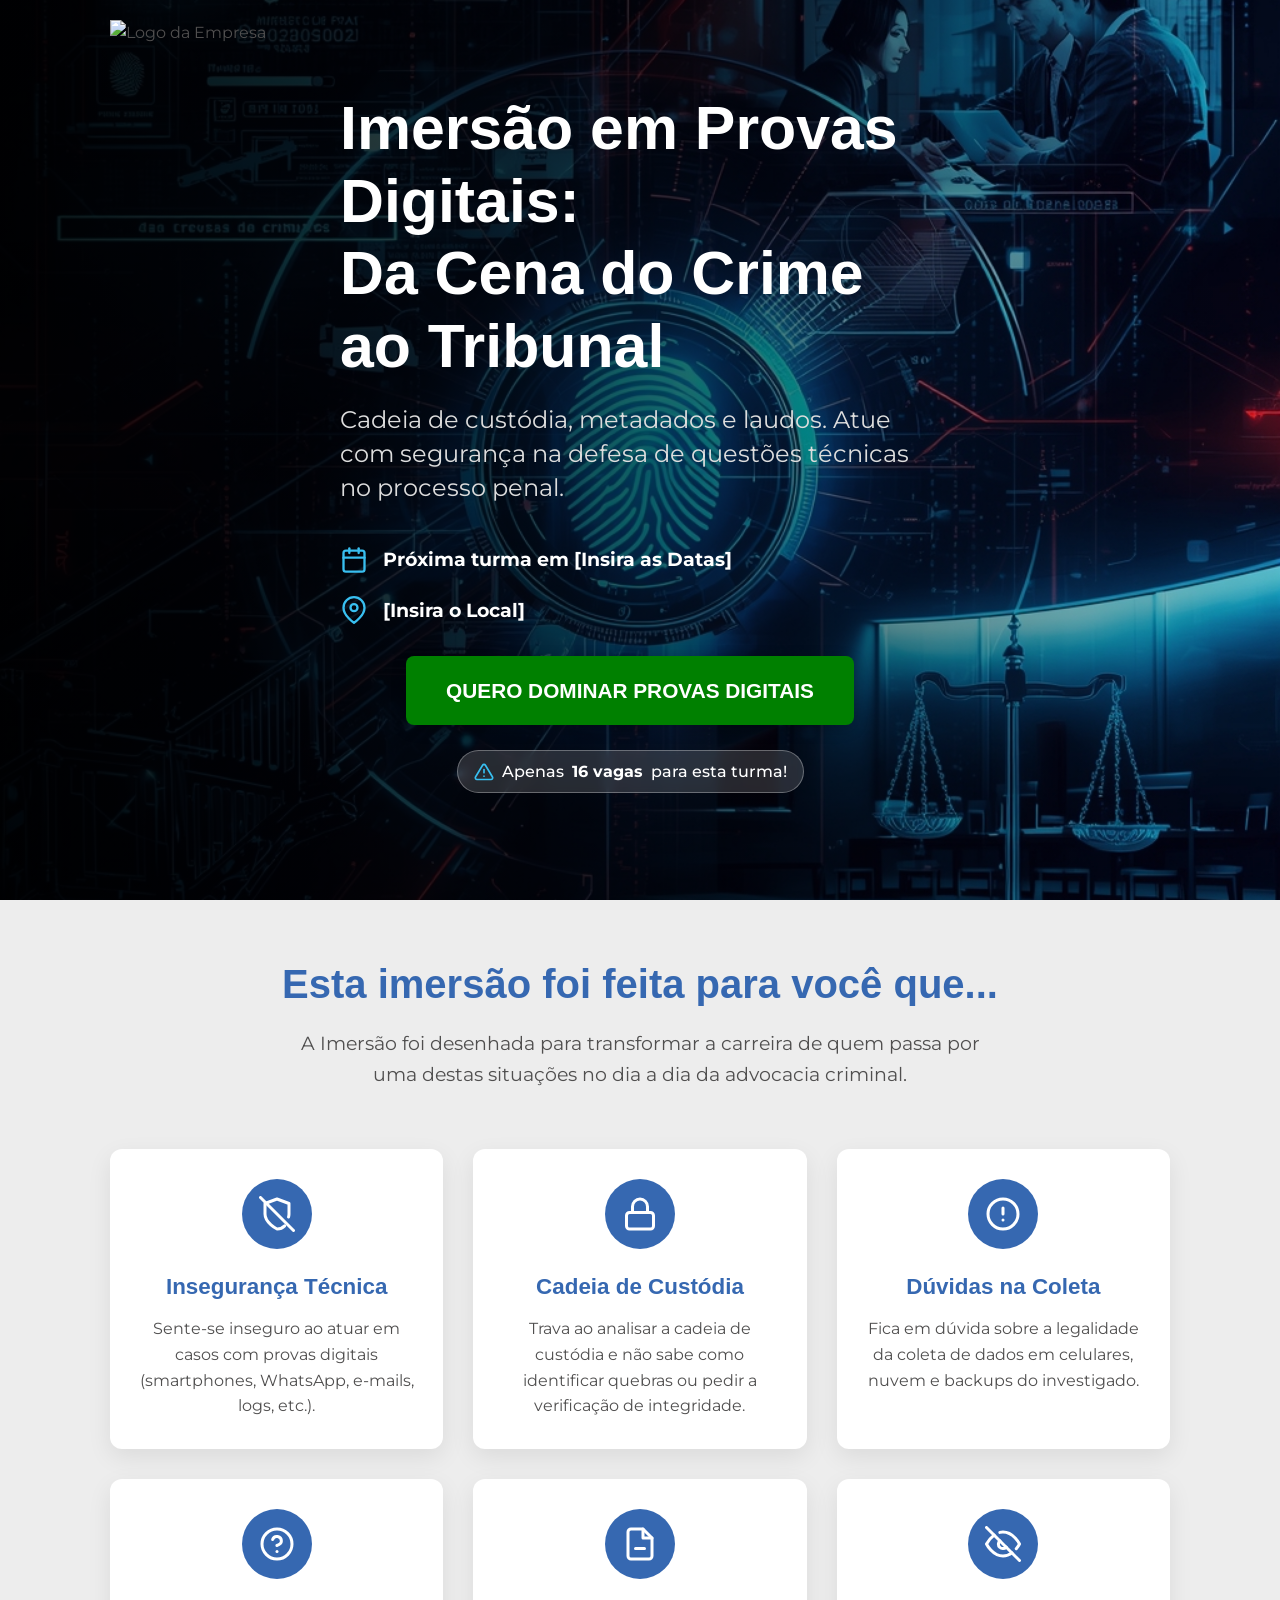
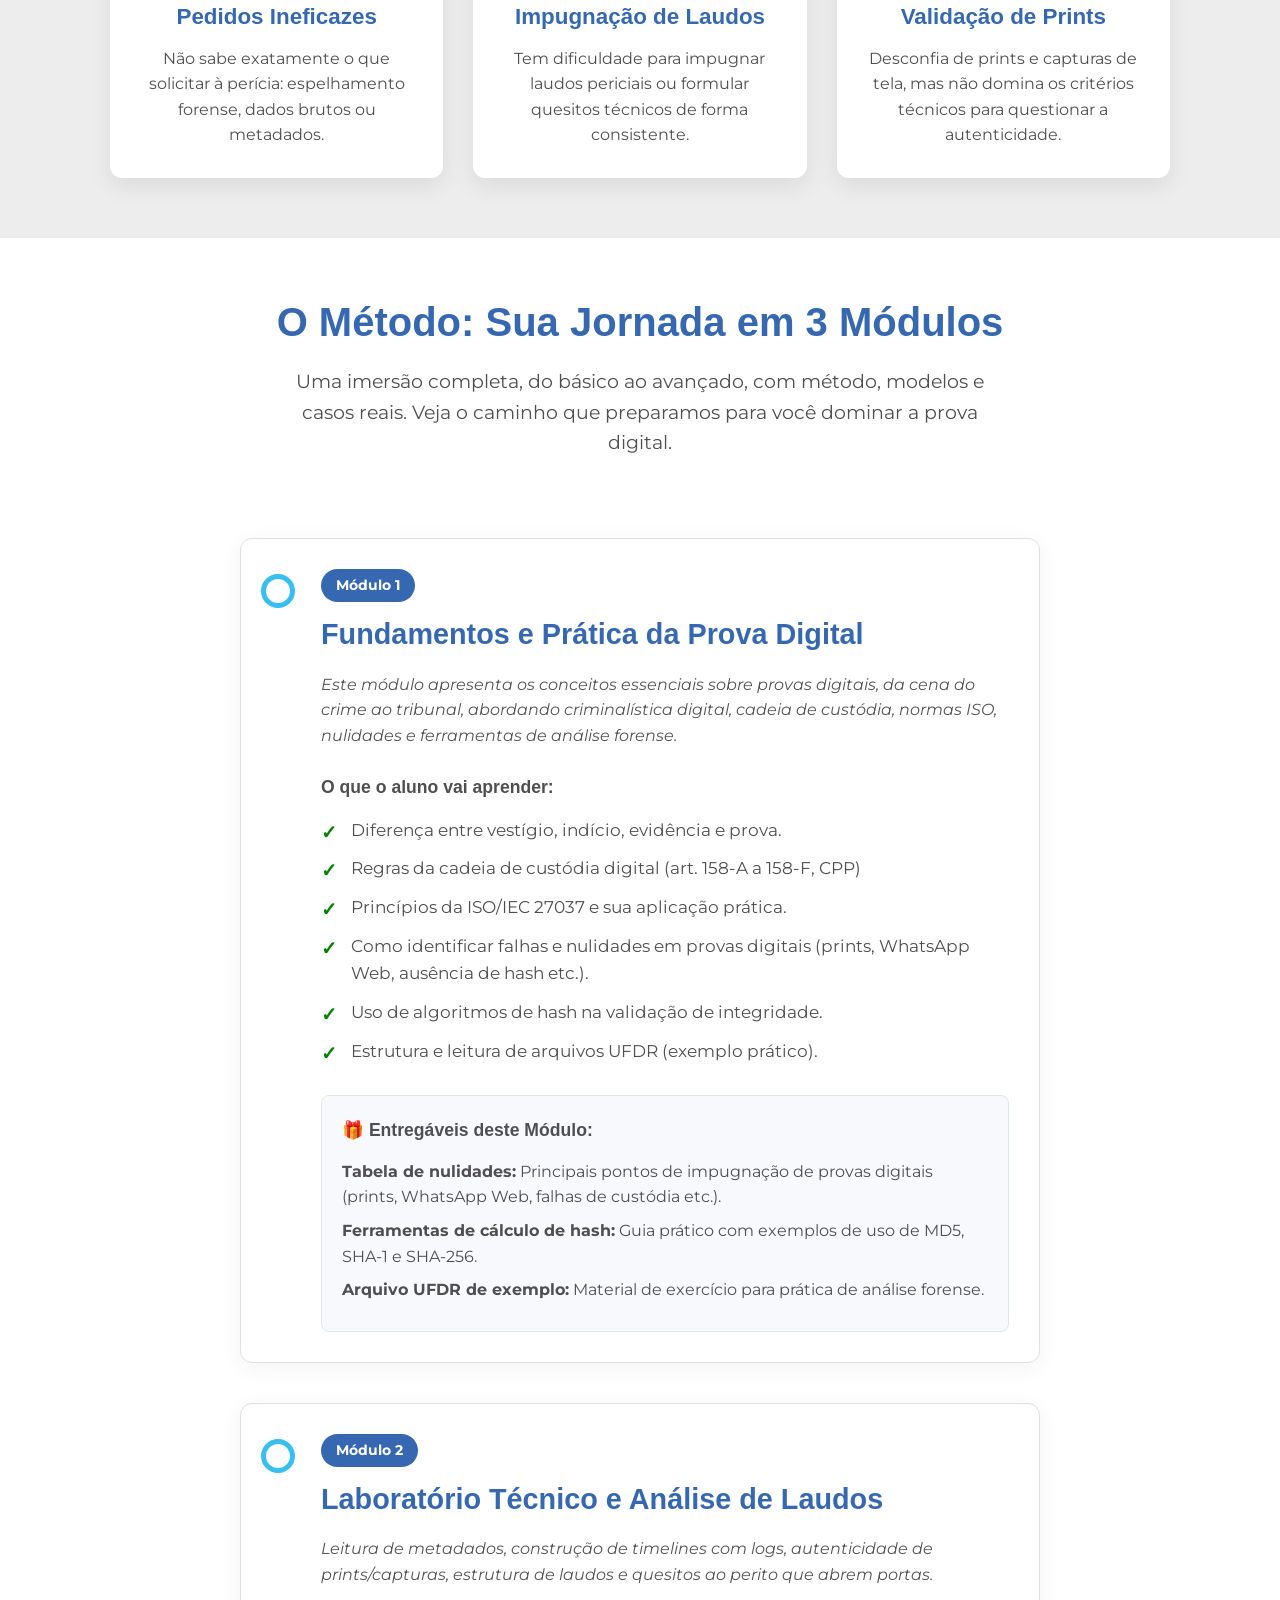
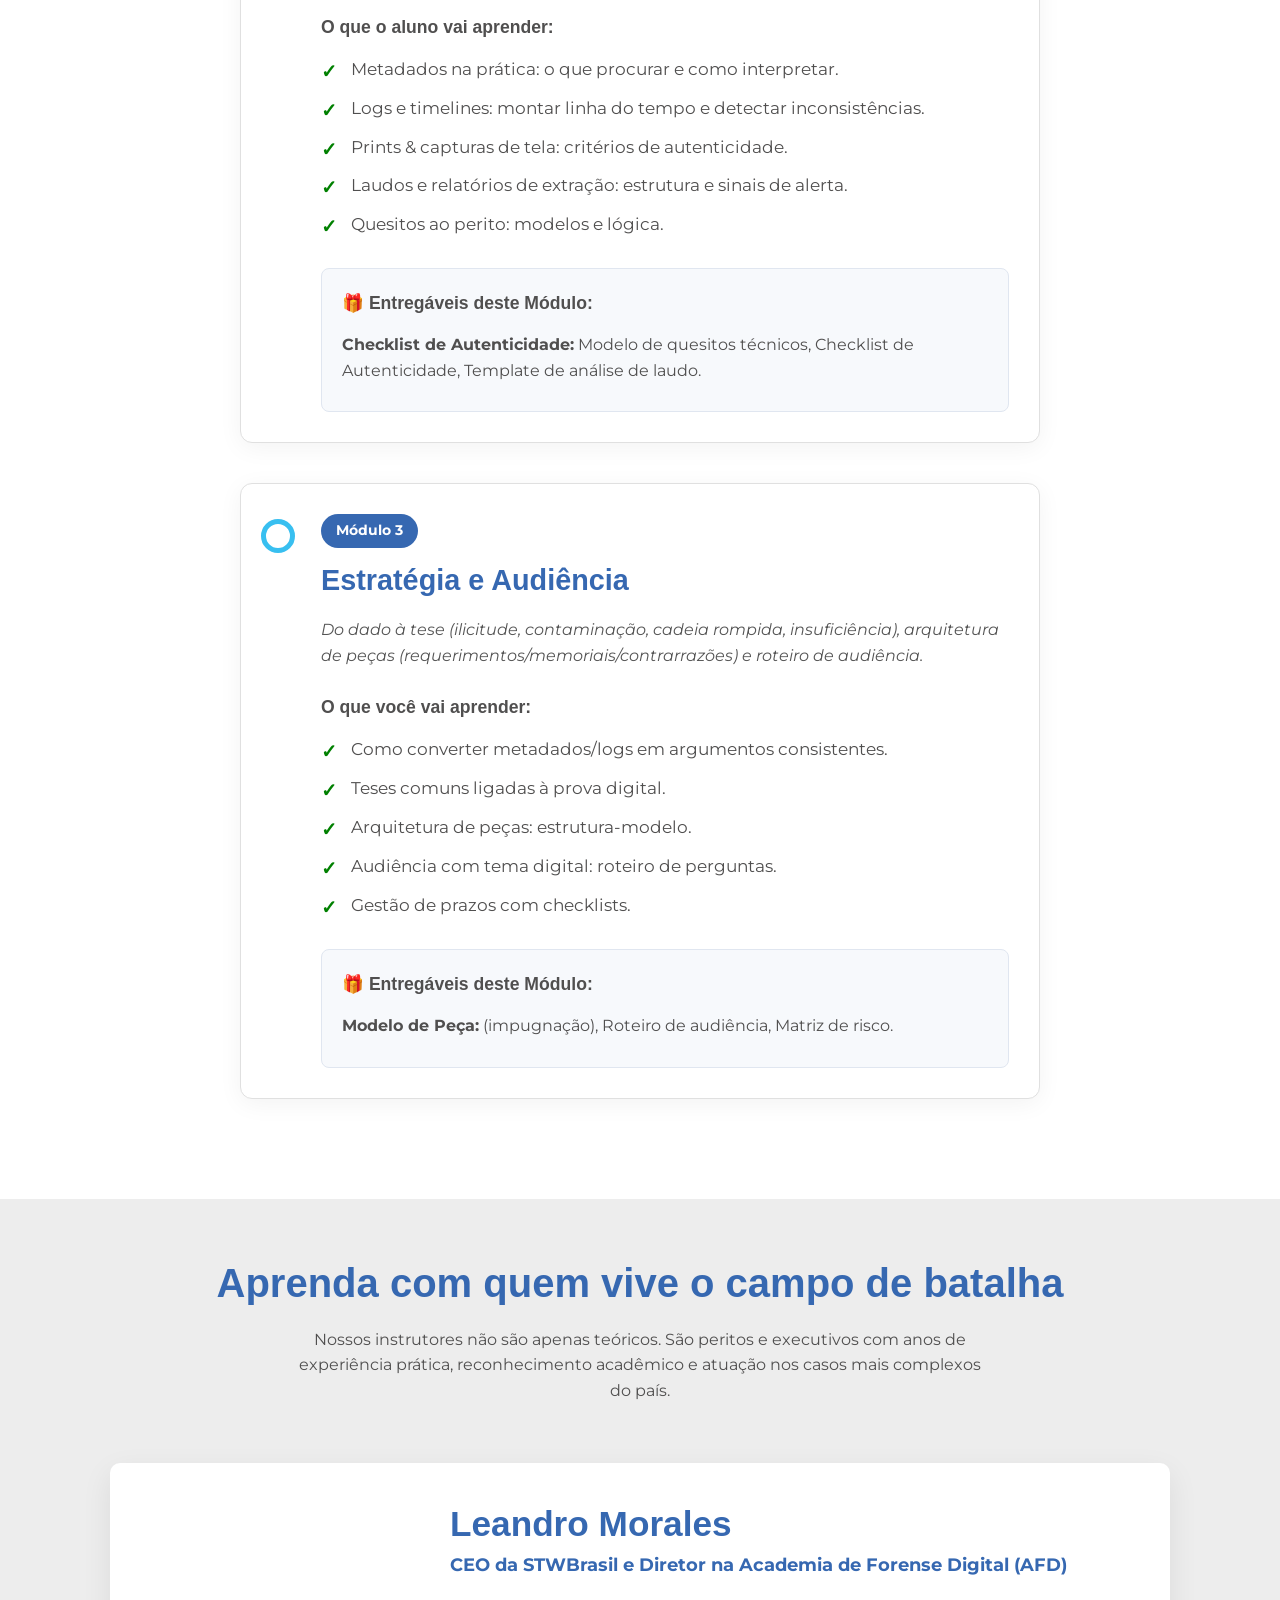
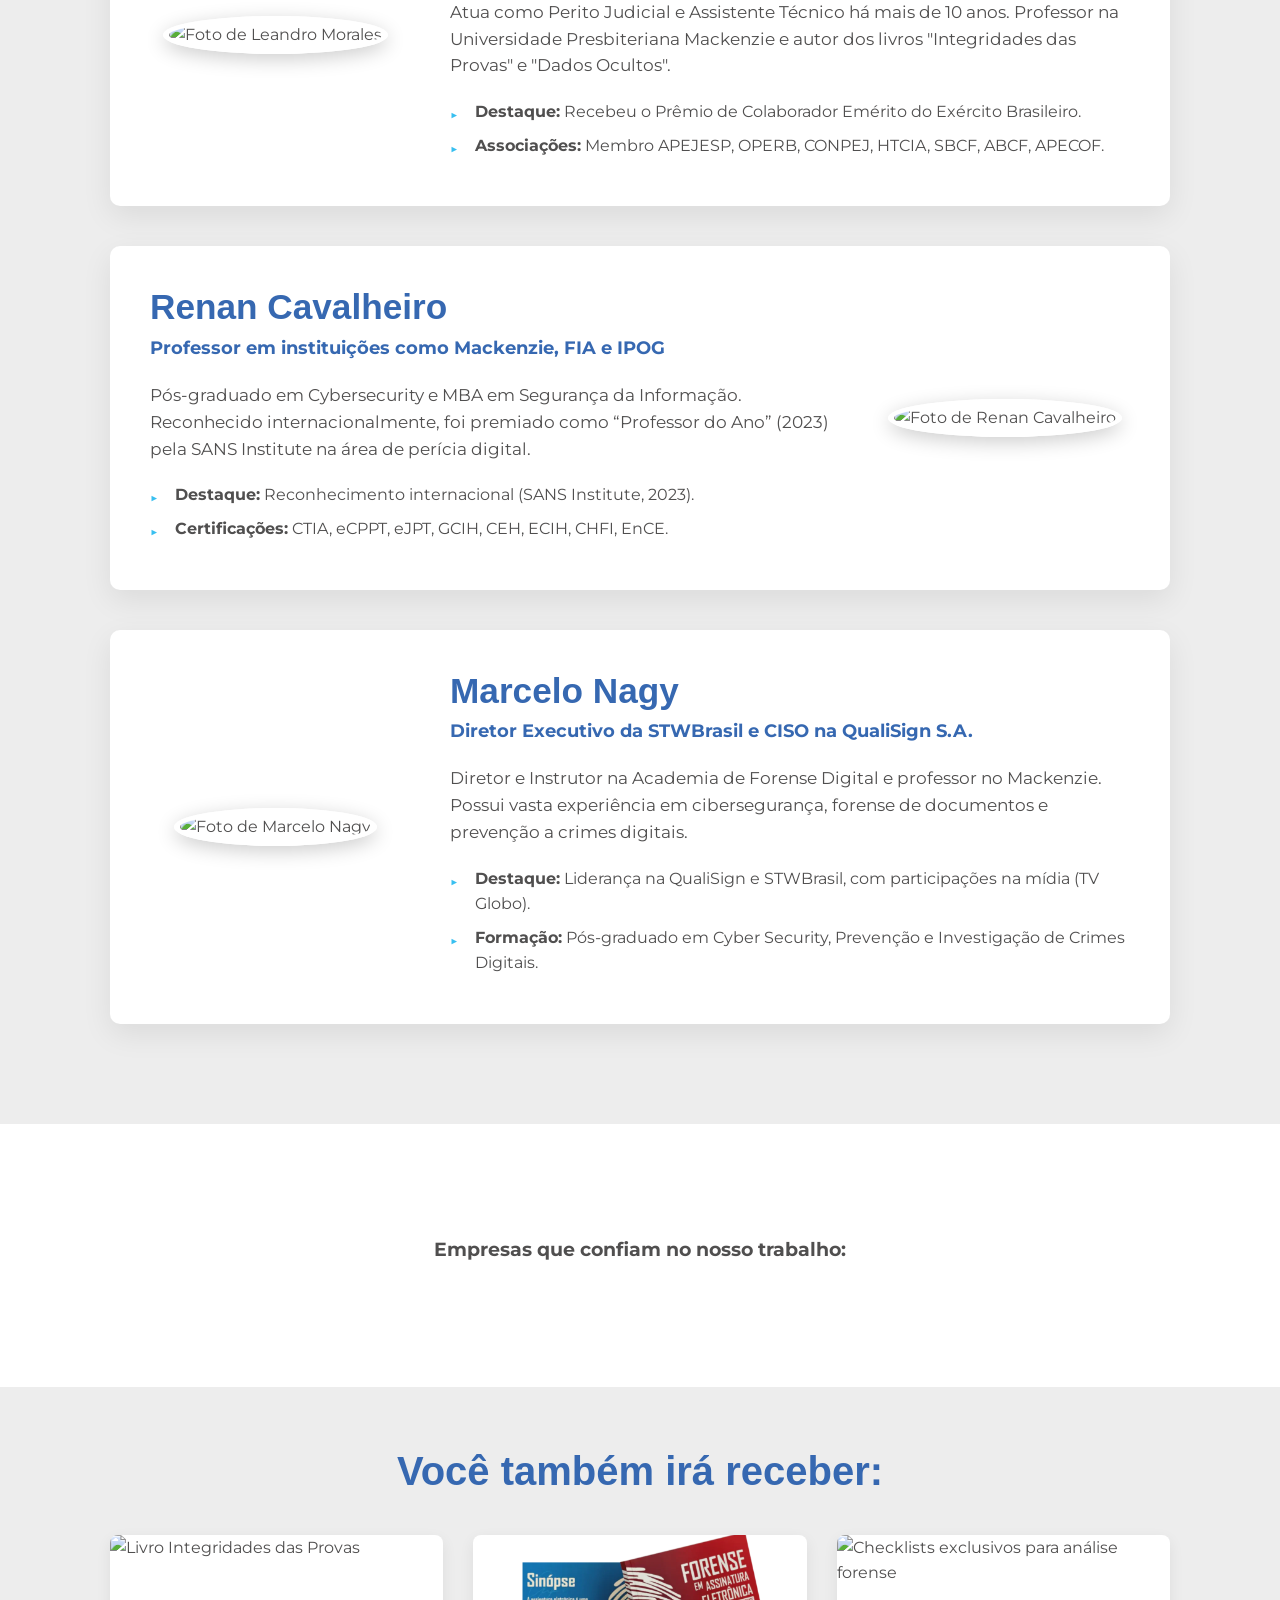
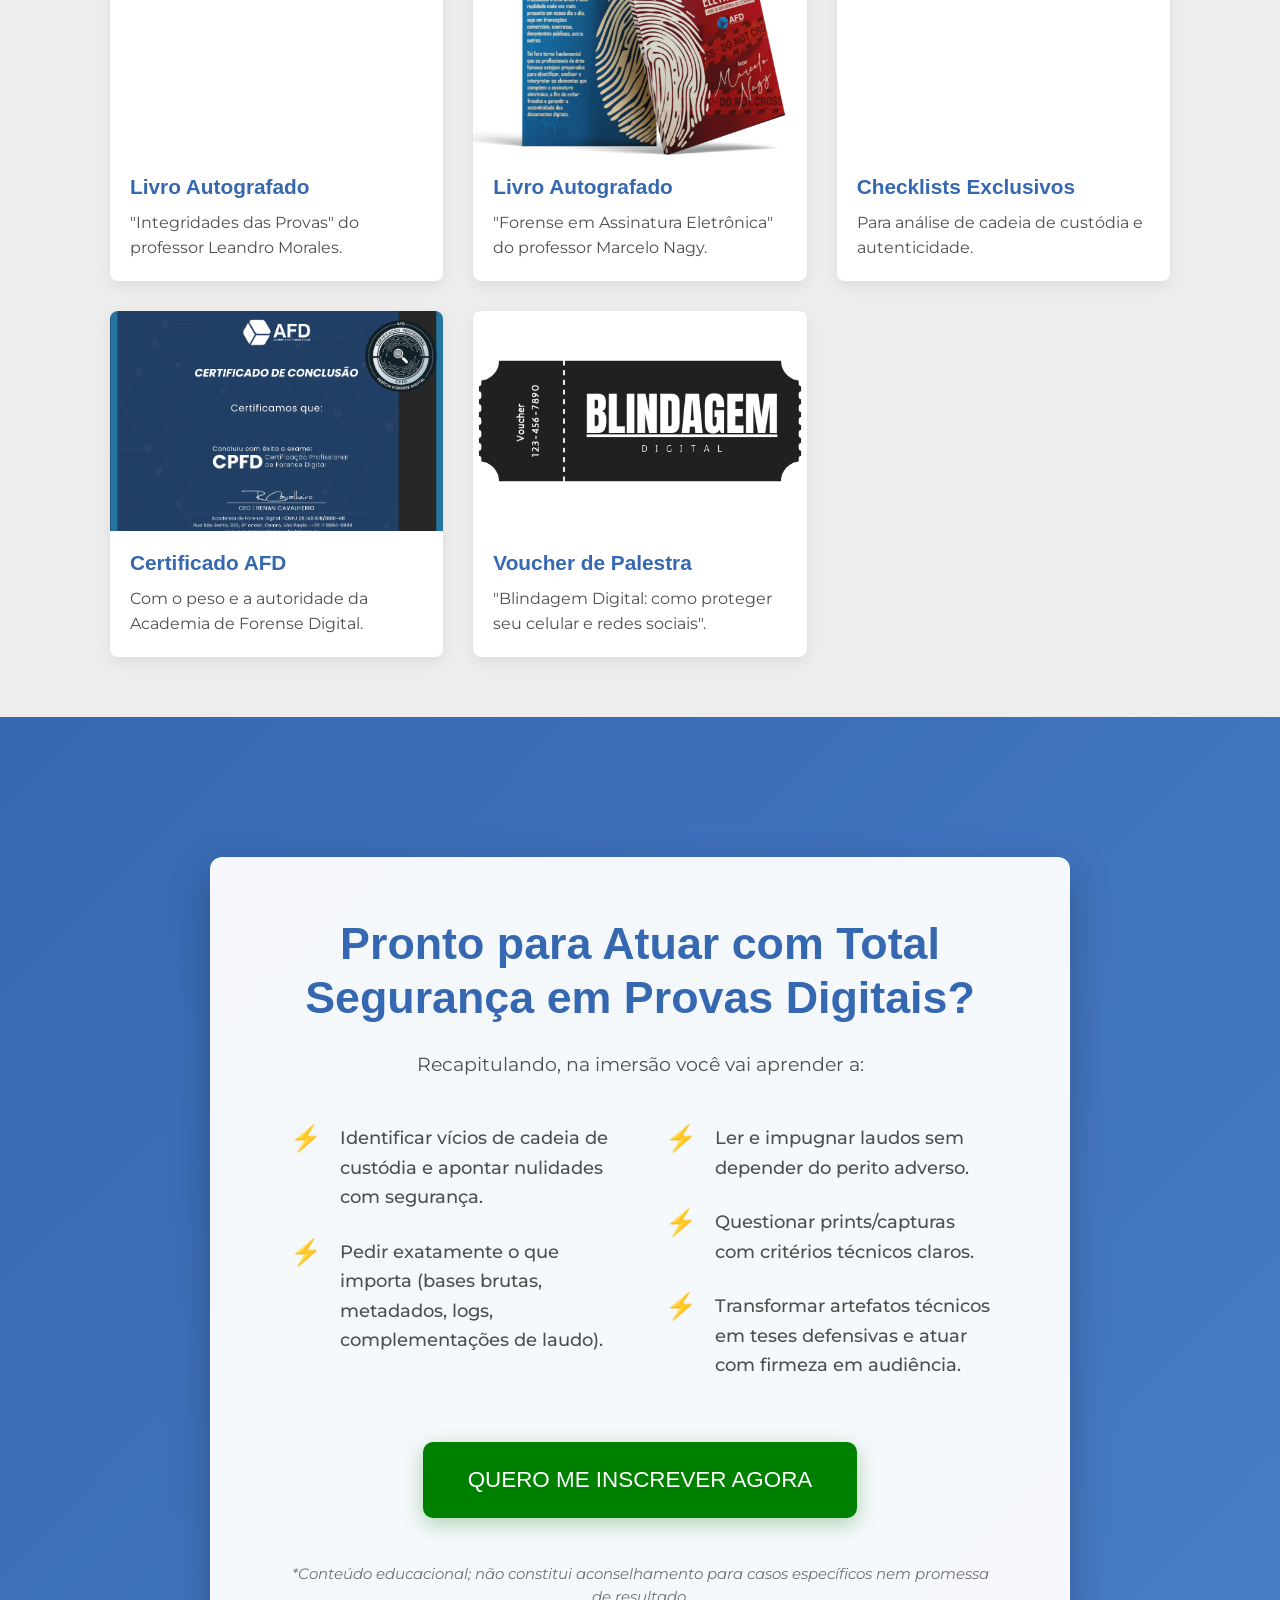
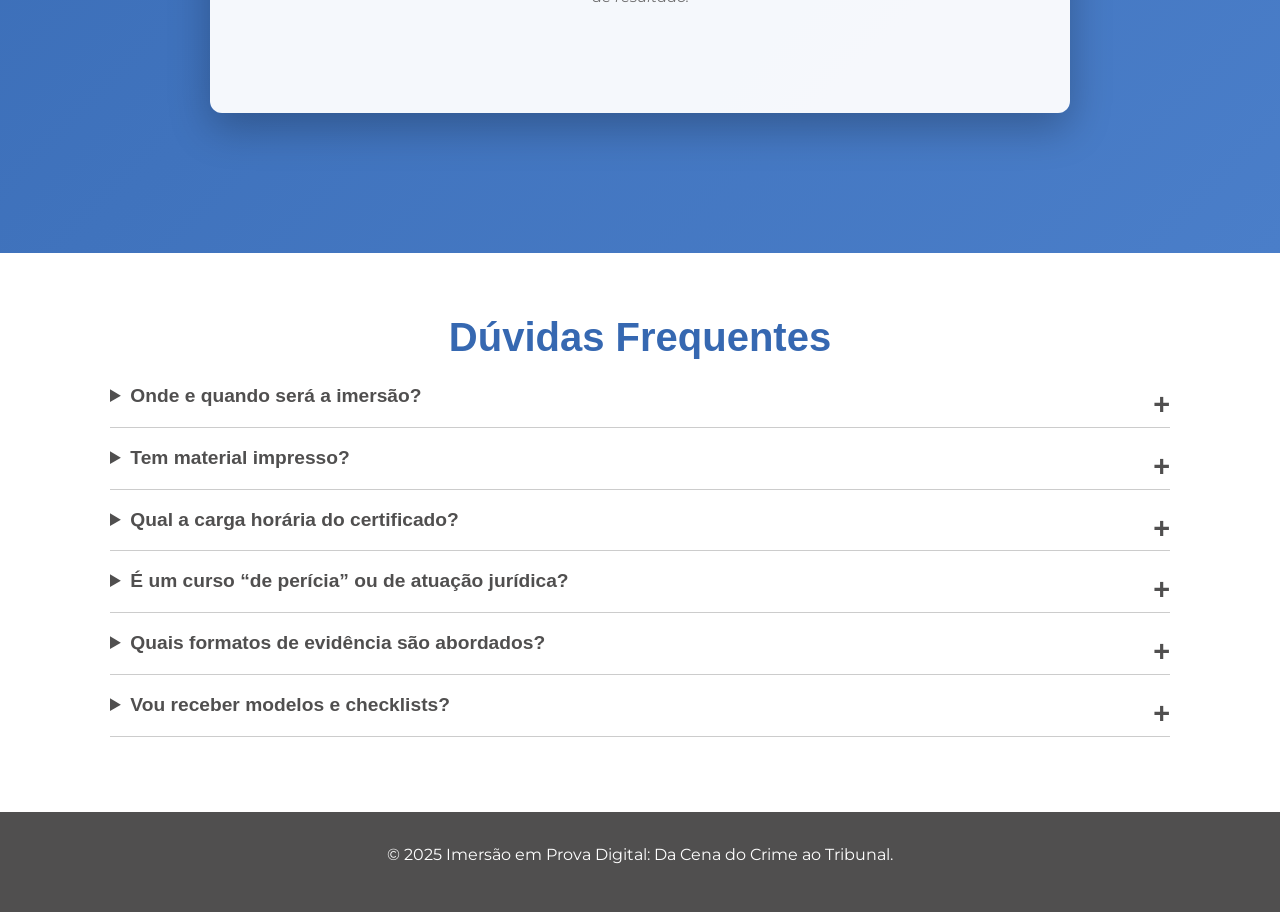
==== index.html @ 326e5af6 "first: commit ajustes" ====
<!DOCTYPE html>
<html lang="pt-br">
  <head>
    <meta charset="UTF-8" />
    <meta name="viewport" content="width=device-width, initial-scale=1.0" />
    <title>Imersão Prova Digital 360 - Para Advogados Criminalistas</title>
    <style>
      /* --- RESET BÁSICO E CONFIGURAÇÃO DE FONTES --- */
      @import url("https://fonts.googleapis.com/css2?family=Montserrat:wght@400;700&display=swap");

      :root {
        --azul-principal: #3668b1;
        --azul-destaque: #38bff0;
        --verde-cta: #008000; /* Nova cor principal dos botões */
        --verde-cta-hover: #006400; /* Nova cor para o efeito hover */
        --cinza-texto: #504f4f;
        --cinza-fundo: #ededed;
        --branco: #ffffff;
        --fonte-titulo: "Swis721", "Helvetica", "Arial", sans-serif;
        --fonte-corpo: "Montserrat", sans-serif;
      }

      * {
        margin: 0;
        padding: 0;
        box-sizing: border-box;
        -webkit-font-smoothing: antialiased;
        -moz-osx-font-smoothing: grayscale;
      }
      html {
        scroll-behavior: smooth;
      }
      body {
        font-family: var(--fonte-corpo);
        color: var(--cinza-texto);
        background-color: var(--branco);
        line-height: 1.6;
      }
      .container {
        max-width: 1100px;
        margin: 0 auto;
        padding: 60px 20px;
      }
      section {
        width: 100%;
      }
      .bg-gray {
        background-color: var(--cinza-fundo);
      }
      h1,
      h2,
      h3,
      h4 {
        font-family: var(--fonte-titulo);
        color: var(--azul-principal);
        line-height: 1.2;
        margin-bottom: 20px;
      }
      h2 {
        font-size: 2.5rem;
        text-align: center;
      }
      p {
        margin-bottom: 15px;
        max-width: 800px;
        margin-left: auto;
        margin-right: auto;
      }

      .cta-button {
        display: inline-block;
        background-color: var(--verde-cta);
        color: var(--branco);
        font-family: var(--fonte-titulo);
        font-size: 1.2rem;
        text-transform: uppercase;
        padding: 15px 35px;
        border-radius: 5px;
        text-decoration: none;
        text-align: center;
        transition: background-color 0.3s ease, transform 0.3s ease;
        box-shadow: 0 4px 15px rgba(0, 0, 0, 0.2);
        border: none;
        cursor: pointer;
      }
      .cta-button:hover {
        background-color: var(--azul-destaque);
        color: var(--branco); /* Garantir legibilidade */
        transform: translateY(-3px);
      }

      /* --- HEADER QUE SE OCULTA AO ROLAR --- */
      .main-header {
        position: fixed;
        top: 0;
        left: 0;
        width: 100%;
        z-index: 1001;
        padding: 20px 0;
        background-color: transparent;
        transition: transform 0.4s ease-out;
      }
      .main-header.header-hidden {
        transform: translateY(-100%);
      }
      .header-container {
        max-width: 1100px;
        margin: 0 auto;
        padding: 0 20px;
        display: flex;
        justify-content: space-between;
        align-items: center;
      }
      .header-logo {
        height: 100px;
      }
      .cta-button-header {
        display: inline-block;
        background-color: var(--branco);
        color: var(--azul-principal);
        padding: 10px 20px;
        border-radius: 5px;
        text-decoration: none;
        font-weight: 700;
        transition: all 0.3s;
      }
      .cta-button-header:hover {
        background-color: var(--azul-destaque);
        color: var(--branco);
        transform: translateY(-2px);
      }
      /* --- FIM DOS ESTILOS DO HEADER --- */

      .hero {
        position: relative;
        min-height: 100vh;
        color: var(--branco);
        background-color: #222;
        background-image: url("image/Lucid_Origin_Ultrarealistic_cinematic_digital_artwork_theme_Im_1.jpg");
        background-size: cover;
        background-position: center center;
        display: flex;
        align-items: center;
        justify-content: flex-start;
      }
      .hero::after {
        content: "";
        position: absolute;
        top: 0;
        left: 0;
        width: 100%;
        height: 100%;
        background: linear-gradient(
          90deg,
          rgba(0, 0, 0, 0.9) 0%,
          rgba(0, 0, 0, 0.7) 40%,
          rgba(0, 0, 0, 0.1) 100%
        );
        z-index: 1;
      }
      .hero .container {
        position: relative;
        z-index: 2;
        padding: 60px 40px;
        max-width: 100%;
      }
      .hero-content {
        max-width: 600px;
        text-align: left;
        padding-right: 20px;
      }
      .hero h1 {
        color: var(--branco);
        font-size: 3.8rem;
        line-height: 1.2;
        margin-bottom: 20px;
      }
      .hero h2 {
        font-family: var(--fonte-corpo);
        color: #ddd;
        font-size: 1.5rem;
        font-weight: 400;
        text-align: left;
        margin-bottom: 40px;
        line-height: 1.4;
      }
      .hero-details {
        margin: 30px 0;
        justify-content: flex-start;
      }

      .cta-wrapper {
        text-align: center;
      }
      .hero-details p {
        font-family: var(--fonte-corpo);
        font-size: 1.2rem;
        margin-bottom: 20px;
        display: flex;
        align-items: center;
        font-weight: 700;
        max-width: 100%;
      }
      .hero-details p svg {
        margin-right: 15px;
        color: var(--azul-destaque);
        width: 28px;
        height: 28px;
      }
      .hero .cta-button {
        background-color: var(--verde-cta);
        color: var(--branco);
        font-weight: 700;
        font-size: 1.3rem;
        padding: 18px 40px;
        border-radius: 8px;
      }
      .hero .cta-button:hover {
        background-color: var(--azul-destaque);
        color: var(--branco);
        transform: translateY(-5px) scale(1.05);
      }

      /* --- ESTILOS ATUALIZADOS PARA A SEÇÃO 'PARA QUEM' --- */
      #para-quem .section-header {
        text-align: center;
        margin-bottom: 60px;
      }
      #para-quem .section-header p {
        font-size: 1.2rem;
        max-width: 700px;
        margin-left: auto;
        margin-right: auto;
      }

      .dor-cards-grid {
        display: grid;
        grid-template-columns: repeat(auto-fit, minmax(300px, 1fr));
        gap: 30px;
      }

      .dor-card {
        background-color: var(--branco);
        padding: 30px 25px;
        border-radius: 12px;
        box-shadow: 0 8px 25px rgba(0, 0, 0, 0.08);
        transition: transform 0.3s ease, box-shadow 0.3s ease;
        text-align: center;
        display: flex;
        flex-direction: column;
        align-items: center;
      }

      .dor-card:hover {
        transform: translateY(-8px);
        box-shadow: 0 12px 30px rgba(54, 104, 177, 0.15);
      }

      .dor-card-icon-wrapper {
        width: 70px;
        height: 70px;
        border-radius: 50%;
        background-color: var(--azul-principal);
        display: flex;
        align-items: center;
        justify-content: center;
        margin-bottom: 25px;
        transition: background-color 0.3s ease, transform 0.3s ease;
      }

      .dor-card:hover .dor-card-icon-wrapper {
        background-color: var(--azul-destaque);
        transform: scale(1.1);
      }

      .dor-card svg {
        color: var(--branco);
        width: 36px;
        height: 36px;
      }

      .dor-card h4 {
        font-size: 1.4rem;
        color: var(--azul-principal);
        margin-bottom: 15px;
      }

      .dor-card p {
        font-size: 1rem;
        line-height: 1.6;
        max-width: 100%;
        margin-bottom: 0;
        flex-grow: 1; /* Faz o parágrafo ocupar o espaço para alinhar os cards */
      }

      /* --- NOVO ESTILO: SEÇÃO 'SOLUÇÃO' COM TIMELINE --- */

      #solucao {
        background-color: var(--branco); /* Fundo branco para um visual clean */
      }

      #solucao .section-header {
        text-align: center;
        margin-bottom: 80px;
      }

      #solucao .section-header p {
        font-size: 1.2rem;
        max-width: 700px;
        margin-left: auto;
        margin-right: auto;
      }

      /* A base da nossa linha do tempo */
      .modulos-timeline {
        position: relative;
        max-width: 800px;
        margin: 0 auto;
      }

      /* A linha vertical que conecta os módulos */
      .modulos-timeline::after {
        content: "";
        position: absolute;
        width: 4px;
        opacity: 0.3;
        top: 20px;
        bottom: 20px;
        left: 30px;
        margin-left: -2px;
      }

      .modulo-card {
        padding: 30px 30px 30px 80px; /* Espaço à esquerda para a timeline */
        position: relative;
        background-color: var(--branco);
        border-radius: 12px;
        margin-bottom: 40px;
        border: 1px solid #e0e0e0;
        box-shadow: 0 5px 25px rgba(0, 0, 0, 0.05);
        transition: all 0.3s ease;
      }

      .modulo-card:hover {
        transform: translateX(10px);
        border-color: var(--azul-principal);
        box-shadow: 0 10px 30px rgba(54, 104, 177, 0.1);
      }

      /* O círculo em cada passo da timeline */
      .modulo-card::before {
        content: "";
        position: absolute;
        width: 24px;
        height: 24px;
        border-radius: 50%;
        background-color: var(--branco);
        border: 5px solid var(--azul-destaque);
        top: 35px;
        left: 20px;
        z-index: 1;
        transition: all 0.3s ease;
      }

      .modulo-card:hover::before {
        background-color: var(--azul-destaque);
      }

      .modulo-header {
        margin-bottom: 20px;
      }

      .modulo-tag {
        display: inline-block;
        background-color: var(--azul-principal);
        color: var(--branco);
        padding: 5px 15px;
        border-radius: 50px;
        font-size: 0.9rem;
        font-weight: 700;
        margin-bottom: 15px;
      }

      .modulo-card h4 {
        font-size: 1.8rem;
        color: var(--azul-principal);
      }

      .modulo-objetivo {
        font-style: italic;
        margin-bottom: 25px;
        color: #555;
      }

      .modulo-card h6 {
        font-family: var(--fonte-titulo);
        color: var(--cinza-texto);
        font-size: 1.1rem;
        margin-bottom: 15px;
      }

      .modulo-aprendizado {
        list-style: none;
        padding-left: 0;
        margin-bottom: 30px;
      }

      .modulo-aprendizado li {
        position: relative;
        padding-left: 30px;
        margin-bottom: 12px;
        font-size: 1.05rem;
      }

      .modulo-aprendizado li::before {
        content: "✓";
        position: absolute;
        left: 0;
        top: 0;
        color: var(--verde-cta);
        font-weight: bold;
        font-size: 1.2rem;
      }

      /* Seção de Entregáveis destacada dentro do card */
      .modulo-entregaveis {
        background-color: #f7f9fc; /* Um cinza-azulado muito claro */
        border-radius: 8px;
        padding: 20px;
        margin-top: 20px;
        border: 1px solid #e0e6f0;
      }

      .modulo-entregaveis ul {
        list-style: none;
        padding-left: 0;
        margin-top: 10px;
      }
      .modulo-entregaveis li {
        margin-bottom: 8px;
      }
      .urgency-section {
        text-align: center;
        margin-top: 50px;
      }
      .urgency-section p {
        font-size: 1.2rem;
        font-weight: 700;
        color: var(--azul-principal);
        margin-top: 15px;
      }

      /* --- SEÇÃO DE PROFESSORES ATUALIZADA --- */
      .professor-destaque {
        display: flex;
        gap: 50px;
        align-items: center;
        background-color: var(--branco);
        padding: 40px;
        border-radius: 10px;
        box-shadow: 0 10px 30px rgba(0, 0, 0, 0.08);
        margin-bottom: 40px;
      }
      .professor-destaque.reverse {
        flex-direction: row-reverse;
      }
      .professor-imagem {
        flex: 0 0 250px;
        text-align: center;
      }
      .professor-imagem img {
        width: 250px;
        height: 250px;
        border-radius: 50%;
        object-fit: cover;
        border: 6px solid var(--branco);
        box-shadow: 0 5px 20px rgba(0, 0, 0, 0.2);
        transition: filter 0.4s ease, transform 0.4s ease;
      }
      .professor-destaque:hover .professor-imagem img {
        filter: grayscale(0%);
        transform: scale(1.05);
      }
      .professor-info {
        flex: 1;
      }
      .professor-info h3 {
        font-size: 2.2rem;
        margin-bottom: 5px;
      }
      .professor-info .professor-titulo {
        font-family: var(--fonte-corpo);
        font-size: 1.1rem;
        color: var(--azul-principal);
        font-weight: 700;
        display: block;
        margin-bottom: 20px;
      }
      .professor-info p {
        font-size: 1.05rem;
        max-width: 100%;
        margin-bottom: 20px;
      }
      .professor-info ul {
        list-style: none;
        padding: 0;
      }
      .professor-info li {
        position: relative;
        padding-left: 25px;
        margin-bottom: 8px;
      }
      .professor-info li::before {
        content: "▶";
        position: absolute;
        left: 0;
        color: var(--azul-destaque);
        font-size: 0.8rem;
        top: 6px;
      }
      @media (max-width: 900px) {
        .professor-destaque,
        .professor-destaque.reverse {
          flex-direction: column;
          text-align: center;
          padding: 30px;
        }
        .professor-info {
          margin-top: 20px;
        }
        .professor-info ul {
          text-align: left;
        }
      }

      /* --- ESTILOS ATUALIZADOS PARA A SEÇÃO DE ENTREGÁVEIS --- */
      .entregaveis-grid {
        display: grid;
        grid-template-columns: repeat(auto-fit, minmax(250px, 1fr));
        gap: 30px;
        margin-top: 40px;
        align-items: stretch; /* Garante que os cards na mesma linha estiquem para a mesma altura */
      }

      .entregavel-item {
        background-color: var(--branco);
        border-radius: 8px;
        box-shadow: 0 5px 15px rgba(0, 0, 0, 0.07);
        transition: transform 0.3s ease, box-shadow 0.3s ease;
        overflow: hidden; /* Essencial para o border-radius da imagem */
        display: flex;
        flex-direction: column; /* Organiza o conteúdo em coluna (imagem em cima, texto embaixo) */
      }

      .entregavel-item:hover {
        transform: translateY(-5px);
        box-shadow: 0 8px 25px rgba(0, 0, 0, 0.1);
      }

      .entregavel-item img {
        width: 100%;
        height: 220px; /* Altura padrão para todas as imagens */
        object-fit: cover; /* Evita que a imagem distorça */
        display: block;
      }

      .entregavel-info {
        padding: 20px;
        flex-grow: 1; /* Faz esta div ocupar todo o espaço restante do card */
        display: flex;
        flex-direction: column; /* Organiza o título e o parágrafo */
      }

      .entregavel-info h4 {
        font-size: 1.3rem;
        margin-bottom: 10px;
      }

      .entregavel-info p {
        font-size: 1rem;
        margin-bottom: 0;
        max-width: 100%;
        margin-top: auto; /* Empurra o parágrafo para o final do card */
      }

      .bonus-grid {
        display: grid;
        grid-template-columns: 1fr 1fr;
        gap: 40px;
        max-width: 900px;
        margin: 40px auto 0 auto;
      }
      .bonus-item {
        background-color: var(--branco);
        padding: 30px;
        border-radius: 8px;
        border: 1px solid var(--azul-destaque);
        text-align: center;
        box-shadow: 0 5px 15px rgba(0, 0, 0, 0.05);
      }
      .bonus-item h4 {
        font-size: 1.4rem;
      }

      .cta-final .recap-list {
        list-style: none;
        padding: 0;
        max-width: 700px;
        margin: 30px auto;
      }
      .cta-final .recap-list li {
        font-size: 1.1rem;
        margin-bottom: 15px;
        display: flex;
        align-items: center;
      }
      .cta-final .recap-list li::before {
        content: "✅";
        font-size: 1.5rem;
        margin-right: 15px;
      }
      .cta-final .disclaimer {
        text-align: center;
        font-size: 0.9rem;
        margin-top: 20px;
        font-style: italic;
      }

      .faq-item {
        border-bottom: 1px solid #ccc;
        margin-bottom: 15px;
        padding-bottom: 15px;
      }
      .faq-item summary {
        font-family: var(--fonte-titulo);
        font-size: 1.2rem;
        font-weight: bold;
        cursor: pointer;
        outline: none;
      }
      .faq-item summary::-webkit-details-marker {
        display: none;
      }
      .faq-item summary::after {
        content: "+";
        float: right;
        font-size: 1.8rem;
      }
      .faq-item[open] summary::after {
        content: "-";
      }
      .faq-item p {
        margin-top: 15px;
        padding-left: 10px;
      }

      footer {
        background-color: var(--cinza-texto);
        color: var(--branco);
        text-align: center;
        padding: 30px 20px;
      }

      .fixed-cta-bar {
        position: fixed;
        bottom: 0;
        width: 100%;
        background-color: rgba(54, 104, 177, 0.95);
        padding: 15px;
        z-index: 1000;
        display: flex;
        justify-content: center;
        align-items: center;
        box-shadow: 0 -2px 10px rgba(0, 0, 0, 0.2);
        backdrop-filter: blur(5px);
      }
      .fixed-cta-bar p {
        color: var(--branco);
        margin: 0;
        margin-right: 20px;
        font-family: var(--fonte-titulo);
        font-size: 1.1rem;
      }
      .fixed-cta-bar .cta-button {
        background-color: var(--azul-destaque);
        color: var(--cinza-texto);
        padding: 10px 25px;
        font-size: 1rem;
        box-shadow: none;
      }
      .fixed-cta-bar .cta-button:hover {
        background-color: var(--azul-destaque);
        color: var(--branco);
      }

      .logos-scroll {
        text-align: center;
        margin-top: 50px;
      }
      .logos-scroll p {
        font-weight: bold;
        font-size: 1.2rem;
        margin-bottom: 30px;
      }
      .scroller {
        max-width: 900px;
        margin: auto;
        overflow: hidden;
        -webkit-mask: linear-gradient(
          90deg,
          transparent,
          white 20%,
          white 80%,
          transparent
        );
        mask: linear-gradient(
          90deg,
          transparent,
          white 20%,
          white 80%,
          transparent
        );
      }
      .scroller__inner {
        display: flex;
        gap: 60px; /* Aumentei o gap para espaçar os logos */
        padding-block: 1rem;
      }
      .scroller[data-animated="true"] .scroller__inner {
        width: max-content;
        flex-wrap: nowrap;
        animation: scroll 40s linear infinite;
      }
      .scroller__inner li {
        list-style: none;
        display: flex;
        align-items: center;
      }
      .scroller__inner img {
        max-height: 150px; /* Aumentei a altura máxima */
        max-width: 250px; /* Aumentei a largura máxima */
        opacity: 0.9;
        transition: all 0.3s ease;
      }
      .scroller:hover .scroller__inner {
        animation-play-state: paused;
      }
      .scroller__inner img:hover {
        opacity: 1;
        transform: scale(1.1);
      }
      @keyframes scroll {
        to {
          transform: translate(calc(-50% - 30px)); /* Ajustei o translate */
        }
      }

      @media (max-width: 768px) {
        .header-container {
          padding: 0 20px;
        }
        .cta-button-header {
          display: none;
        }
        h2 {
          font-size: 2rem;
        }
        .hero {
          min-height: 80vh;
          background-position: 70% 50%;
          justify-content: center;
          text-align: center;
        }
        .hero::after {
          background: linear-gradient(
            180deg,
            rgba(0, 0, 0, 0.9) 0%,
            rgba(0, 0, 0, 0.7) 100%
          );
        }
        .hero-content {
          max-width: 100%;
          text-align: center;
          padding: 0;
        }
        .hero h1 {
          font-size: 2.5rem;
        }
        .hero h2 {
          font-size: 1.1rem;
          text-align: center;
        }
        .hero-details p {
          justify-content: center;
        }
        .bonus-grid {
          grid-template-columns: 1fr;
        }
        .fixed-cta-bar {
          flex-direction: column;
          text-align: center;
        }
        .fixed-cta-bar p {
          margin: 0 0 10px 0;
        }
      }

      @media (max-width: 480px) {
        .container {
          padding: 40px 15px;
        }
        h1 {
          font-size: 2.2rem;
        }
        .cta-button {
          width: 100%;
          padding: 15px;
          font-size: 1rem;
        }
        .hero h1 {
          font-size: 2rem;
        }
        .hero h2 {
          font-size: 1rem;
        }
        .hero-details p {
          font-size: 1rem;
        }
        .scroller__inner img {
          max-height: 60px; /* Ajuste para telas menores */
          max-width: 120px; /* Ajuste para telas menores */
        }
        .scroller__inner {
          gap: 30px; /* Ajuste do gap para telas menores */
        }
      }

      /* --- NOVO: ESTILOS PARA LISTA DE ENTREGÁVEIS NO MÓDULO --- */
      .entregaveis-modulo {
        margin-top: 20px;
        padding-top: 15px;
        border-top: 1px solid #e0e0e0;
      }
      .entregaveis-modulo strong {
        color: var(--azul-principal);
        font-size: 1.1rem;
      }
      .entregaveis-modulo ul {
        margin-top: 10px;
        list-style: none;
        padding-left: 0;
      }
      .entregaveis-modulo li {
        position: relative;
        padding-left: 25px;
        margin-bottom: 8px;
        font-size: 0.95rem;
      }
      .entregaveis-modulo li::before {
        content: "✓";
        position: absolute;
        left: 0;
        top: 2px;
        color: var(--verde-cta);
        font-weight: bold;
      }
      .entregaveis-modulo li strong {
        color: var(--cinza-texto);
        font-size: 0.95rem;
      }

      /* --- NOVO: ESTILO PARA AVISO DE VAGAS --- */
      .vagas-info {
        display: inline-flex;
        align-items: center;
        gap: 8px;
        margin-top: 25px;
        padding: 8px 16px;
        background-color: rgba(255, 255, 255, 0.15);
        border: 1px solid rgba(255, 255, 255, 0.3);
        border-radius: 50px;
        color: var(--branco);
        font-size: 1rem;
        font-weight: 500;
        backdrop-filter: blur(5px);
        max-width: 100%;
      }

      .vagas-info svg {
        width: 20px;
        height: 20px;
        color: var(--azul-destaque);
      }

      .vagas-info strong {
        font-weight: 700;
        color: #fff;
      }

      /* --- NOVO ESTILO PARA A SEÇÃO CTA FINAL --- */
      .cta-final {
        padding: 80px 0; /* Aumenta o padding vertical para mais espaço */
        background: linear-gradient(
          135deg,
          var(--azul-principal) 0%,
          #4a7ec9 100%
        ); /* Fundo com gradiente */
        color: var(--branco); /* Altera a cor do texto para branco */
      }

      .cta-final .container {
        max-width: 900px;
      }

      .cta-final-card {
        background-color: rgba(
          255,
          255,
          255,
          0.95
        ); /* Fundo branco semi-transparente */
        padding: 60px 40px;
        border-radius: 12px; /* Cantos mais arredondados */
        box-shadow: 0 15px 40px rgba(0, 0, 0, 0.25); /* Sombra mais profunda */
        text-align: center;
        color: var(--cinza-texto); /* Texto interno do card em cinza */
      }

      .cta-final-card h2 {
        color: var(--azul-principal); /* Título principal em azul */
        font-size: 2.8rem; /* Aumenta o tamanho do título */
        margin-bottom: 25px;
      }

      .cta-final-card > p {
        font-family: var(
          --fonte-corpo
        ); /* Garante a fonte padrão para o parágrafo */
        font-size: 1.2rem;
        margin-bottom: 45px;
        max-width: 700px;
        margin-left: auto;
        margin-right: auto;
        line-height: 1.5;
      }

      .cta-final .recap-list {
        list-style: none;
        padding: 0;
        margin: 0 auto 50px auto;
        columns: 2; /* Mantém as duas colunas */
        column-gap: 50px; /* Aumenta o espaçamento entre as colunas */
        text-align: left;
        max-width: 700px; /* Ajusta a largura máxima da lista */
      }

      .cta-final .recap-list li {
        font-size: 1.15rem; /* Aumenta o tamanho do texto da lista */
        margin-bottom: 25px; /* Mais espaço entre os itens */
        display: flex;
        align-items: flex-start;
        -webkit-column-break-inside: avoid;
        page-break-inside: avoid;
        break-inside: avoid;
        font-weight: 500; /* Levemente mais negrito */
      }

      .cta-final .recap-list li::before {
        content: "⚡"; /* Novo ícone para mais impacto */
        font-size: 1.6rem; /* Ícone maior */
        margin-right: 18px;
        line-height: 1.3; /* Alinha melhor o ícone com o texto */
        transform: translateY(-2px); /* Pequeno ajuste vertical do ícone */
      }

      .cta-final .cta-button {
        background-color: var(
          --verde-cta
        ); /* Botão CTA com a cor principal de verde */
        color: var(--branco);
        font-size: 1.4rem; /* Botão maior */
        padding: 20px 45px; /* Mais padding no botão */
        border-radius: 10px; /* Cantos mais arredondados */
        box-shadow: 0 6px 20px rgba(0, 128, 0, 0.3); /* Sombra para o botão */
        margin-bottom: 25px; /* Mais espaço abaixo do botão */
      }

      .cta-final .cta-button:hover {
        background-color: var(--azul-destaque); /* Efeito hover mais escuro */
        transform: translateY(-5px) scale(1.02); /* Mantém o efeito de levitação */
        box-shadow: 0 10px 25px rgba(0, 128, 0, 0.4);
      }

      .cta-final .disclaimer {
        color: var(--cinza-texto); /* Cor do disclaimer */
        font-size: 0.95rem;
        margin-top: 20px;
        font-style: italic;
        opacity: 0.8;
      }

      /* Responsividade para telas menores */
      @media (max-width: 768px) {
        .cta-final {
          padding: 60px 0;
        }
        .cta-final-card {
          padding: 40px 25px;
        }
        .cta-final-card h2 {
          font-size: 2.2rem;
        }
        .cta-final-card > p {
          font-size: 1rem;
          margin-bottom: 30px;
        }
        .cta-final .recap-list {
          columns: 1; /* Volta para uma coluna em telas pequenas */
          margin-bottom: 30px;
        }
        .cta-final .recap-list li {
          font-size: 1rem;
          margin-bottom: 18px;
        }
        .cta-final .recap-list li::before {
          font-size: 1.4rem;
          margin-right: 15px;
        }
        .cta-final .cta-button {
          font-size: 1.2rem;
          padding: 18px 35px;
        }
      }

      @media (max-width: 480px) {
        .cta-final-card h2 {
          font-size: 1.8rem;
        }
        .cta-final-card > p {
          font-size: 0.95rem;
        }
        .cta-final .recap-list li {
          font-size: 0.95rem;
        }
        .cta-final .recap-list li::before {
          font-size: 1.2rem;
        }
      }
    </style>
  </head>
  <body>
    <header class="main-header">
      <div class="header-container">
        <img
          src="logos/Logo AFD azul e branco.png"
          alt="Logo da Empresa"
          class="header-logo"
        />
      </div>
    </header>

    <main>
      <section class="hero" id="inicio">
        <div class="container">
          <div class="hero-content">
            <h1>
              <strong>Imersão em Provas Digitais:</strong>
              <br />
              Da Cena do Crime ao Tribunal
            </h1>
            <h2>
              Cadeia de custódia, metadados e laudos. Atue com segurança na
              defesa de questões técnicas no processo penal.
            </h2>
            <div class="hero-details">
              <p>
                <svg
                  xmlns="http://www.w3.org/2000/svg"
                  width="24"
                  height="24"
                  viewBox="0 0 24 24"
                  fill="none"
                  stroke="currentColor"
                  stroke-width="2"
                  stroke-linecap="round"
                  stroke-linejoin="round"
                  class="feather feather-calendar"
                >
                  <rect x="3" y="4" width="18" height="18" rx="2" ry="2"></rect>
                  <line x1="16" y1="2" x2="16" y2="6"></line>
                  <line x1="8" y1="2" x2="8" y2="6"></line>
                  <line x1="3" y1="10" x2="21" y2="10"></line>
                </svg>
                Próxima turma em [Insira as Datas]
              </p>
              <p>
                <svg
                  xmlns="http://www.w3.org/2000/svg"
                  width="24"
                  height="24"
                  viewBox="0 0 24 24"
                  fill="none"
                  stroke="currentColor"
                  stroke-width="2"
                  stroke-linecap="round"
                  stroke-linejoin="round"
                  class="feather feather-map-pin"
                >
                  <path
                    d="M21 10c0 7-9 13-9 13s-9-6-9-13a9 9 0 0 1 18 0z"
                  ></path>
                  <circle cx="12" cy="10" r="3"></circle>
                </svg>
                [Insira o Local]
              </p>
            </div>

            <div class="cta-wrapper">
              <a href="#inscricao" class="cta-button"
                >Quero dominar provas digitais</a
              >
              <p class="vagas-info">
                <svg
                  xmlns="http://www.w3.org/2000/svg"
                  width="24"
                  height="24"
                  viewBox="0 0 24 24"
                  fill="none"
                  stroke="currentColor"
                  stroke-width="2"
                  stroke-linecap="round"
                  stroke-linejoin="round"
                  class="feather feather-alert-triangle"
                >
                  <path
                    d="M10.29 3.86L1.82 18a2 2 0 0 0 1.71 3h16.94a2 2 0 0 0 1.71-3L13.71 3.86a2 2 0 0 0-3.42 0z"
                  ></path>
                  <line x1="12" y1="9" x2="12" y2="13"></line>
                  <line x1="12" y1="17" x2="12.01" y2="17"></line>
                </svg>
                Apenas <strong>16 vagas</strong> para esta turma!
              </p>
            </div>
          </div>
        </div>
      </section>

      <section id="para-quem" class="bg-gray">
        <div class="container">
          <div class="section-header">
            <h2>Esta imersão foi feita para você que...</h2>
            <p>
              A Imersão foi desenhada para transformar a carreira de quem passa
              por uma destas situações no dia a dia da advocacia criminal.
            </p>
          </div>
          <div class="dor-cards-grid">
            <div class="dor-card">
              <div class="dor-card-icon-wrapper">
                <svg
                  xmlns="http://www.w3.org/2000/svg"
                  width="24"
                  height="24"
                  viewBox="0 0 24 24"
                  fill="none"
                  stroke="currentColor"
                  stroke-width="2"
                  stroke-linecap="round"
                  stroke-linejoin="round"
                >
                  <path
                    d="M19.69 14a6.9 6.9 0 0 0 .31-2V5l-8-3-8 3v7c0 6 8 10 8 10a6.9 6.9 0 0 0 5.11-2.09"
                  ></path>
                  <line x1="1" y1="1" x2="23" y2="23"></line>
                </svg>
              </div>
              <h4>Insegurança Técnica</h4>
              <p>
                Sente-se inseguro ao atuar em casos com provas digitais
                (smartphones, WhatsApp, e-mails, logs, etc.).
              </p>
            </div>
            <div class="dor-card">
              <div class="dor-card-icon-wrapper">
                <svg
                  xmlns="http://www.w3.org/2000/svg"
                  width="24"
                  height="24"
                  viewBox="0 0 24 24"
                  fill="none"
                  stroke="currentColor"
                  stroke-width="2"
                  stroke-linecap="round"
                  stroke-linejoin="round"
                >
                  <rect
                    x="3"
                    y="11"
                    width="18"
                    height="11"
                    rx="2"
                    ry="2"
                  ></rect>
                  <path d="M7 11V7a5 5 0 0 1 10 0v4"></path>
                </svg>
              </div>
              <h4>Cadeia de Custódia</h4>
              <p>
                Trava ao analisar a cadeia de custódia e não sabe como
                identificar quebras ou pedir a verificação de integridade.
              </p>
            </div>
            <div class="dor-card">
              <div class="dor-card-icon-wrapper">
                <svg
                  xmlns="http://www.w3.org/2000/svg"
                  width="24"
                  height="24"
                  viewBox="0 0 24 24"
                  fill="none"
                  stroke="currentColor"
                  stroke-width="2"
                  stroke-linecap="round"
                  stroke-linejoin="round"
                >
                  <circle cx="12" cy="12" r="10"></circle>
                  <line x1="12" y1="8" x2="12" y2="12"></line>
                  <line x1="12" y1="16" x2="12.01" y2="16"></line>
                </svg>
              </div>
              <h4>Dúvidas na Coleta</h4>
              <p>
                Fica em dúvida sobre a legalidade da coleta de dados em
                celulares, nuvem e backups do investigado.
              </p>
            </div>
            <div class="dor-card">
              <div class="dor-card-icon-wrapper">
                <svg
                  xmlns="http://www.w3.org/2000/svg"
                  width="24"
                  height="24"
                  viewBox="0 0 24 24"
                  fill="none"
                  stroke="currentColor"
                  stroke-width="2"
                  stroke-linecap="round"
                  stroke-linejoin="round"
                >
                  <circle cx="12" cy="12" r="10"></circle>
                  <path d="M9.09 9a3 3 0 0 1 5.83 1c0 2-3 3-3 3"></path>
                  <line x1="12" y1="17" x2="12.01" y2="17"></line>
                </svg>
              </div>
              <h4>Pedidos Ineficazes</h4>
              <p>
                Não sabe exatamente o que solicitar à perícia: espelhamento
                forense, dados brutos ou metadados.
              </p>
            </div>
            <div class="dor-card">
              <div class="dor-card-icon-wrapper">
                <svg
                  xmlns="http://www.w3.org/2000/svg"
                  width="24"
                  height="24"
                  viewBox="0 0 24 24"
                  fill="none"
                  stroke="currentColor"
                  stroke-width="2"
                  stroke-linecap="round"
                  stroke-linejoin="round"
                >
                  <path
                    d="M14 2H6a2 2 0 0 0-2 2v16a2 2 0 0 0 2 2h12a2 2 0 0 0 2-2V8z"
                  ></path>
                  <polyline points="14 2 14 8 20 8"></polyline>
                  <line x1="9" y1="15" x2="15" y2="15"></line>
                </svg>
              </div>
              <h4>Impugnação de Laudos</h4>
              <p>
                Tem dificuldade para impugnar laudos periciais ou formular
                quesitos técnicos de forma consistente.
              </p>
            </div>
            <div class="dor-card">
              <div class="dor-card-icon-wrapper">
                <svg
                  xmlns="http://www.w3.org/2000/svg"
                  width="24"
                  height="24"
                  viewBox="0 0 24 24"
                  fill="none"
                  stroke="currentColor"
                  stroke-width="2"
                  stroke-linecap="round"
                  stroke-linejoin="round"
                >
                  <path
                    d="M17.94 17.94A10.07 10.07 0 0 1 12 20c-7 0-11-8-11-8a18.45 18.45 0 0 1 5.06-5.94M9.9 4.24A9.12 9.12 0 0 1 12 4c7 0 11 8 11 8a18.5 18.5 0 0 1-2.16 3.19m-6.72-1.07a3 3 0 1 1-4.24-4.24"
                  ></path>
                  <line x1="1" y1="1" x2="23" y2="23"></line>
                </svg>
              </div>
              <h4>Validação de Prints</h4>
              <p>
                Desconfia de prints e capturas de tela, mas não domina os
                critérios técnicos para questionar a autenticidade.
              </p>
            </div>
          </div>
        </div>
      </section>

      <section id="solucao">
        <div class="container">
          <div class="section-header">
            <h2>O Método: Sua Jornada em 3 Módulos</h2>
            <p>
              Uma imersão completa, do básico ao avançado, com método, modelos e
              casos reais. Veja o caminho que preparamos para você dominar a
              prova digital.
            </p>
          </div>

          <div class="modulos-timeline">
            <div class="modulo-card">
              <div class="modulo-header">
                <span class="modulo-tag">Módulo 1</span>
                <h4>Fundamentos e Prática da Prova Digital</h4>
              </div>
              <p class="modulo-objetivo">
                Este módulo apresenta os conceitos essenciais sobre provas
                digitais, da cena do crime ao tribunal, abordando criminalística
                digital, cadeia de custódia, normas ISO, nulidades e ferramentas
                de análise forense.
              </p>
              <h6>O que o aluno vai aprender:</h6>
              <ul class="modulo-aprendizado">
                <li>Diferença entre vestígio, indício, evidência e prova.</li>
                <li>
                  Regras da cadeia de custódia digital (art. 158-A a 158-F, CPP)
                </li>
                <li>Princípios da ISO/IEC 27037 e sua aplicação prática.</li>
                <li>
                  Como identificar falhas e nulidades em provas digitais
                  (prints, WhatsApp Web, ausência de hash etc.).
                </li>
                <li>Uso de algoritmos de hash na validação de integridade.</li>
                <li>Estrutura e leitura de arquivos UFDR (exemplo prático).</li>
              </ul>
              <div class="modulo-entregaveis">
                <h6>🎁 Entregáveis deste Módulo:</h6>
                <ul>
                  <li>
                    <strong>Tabela de nulidades:</strong> Principais pontos de
                    impugnação de provas digitais (prints, WhatsApp Web, falhas
                    de custódia etc.).
                  </li>
                  <li>
                    <strong>Ferramentas de cálculo de hash:</strong> Guia
                    prático com exemplos de uso de MD5, SHA-1 e SHA-256.
                  </li>
                  <li>
                    <strong>Arquivo UFDR de exemplo:</strong> Material de
                    exercício para prática de análise forense.
                  </li>
                </ul>
              </div>
            </div>

            <div class="modulo-card">
              <div class="modulo-header">
                <span class="modulo-tag">Módulo 2</span>
                <h4>Laboratório Técnico e Análise de Laudos</h4>
              </div>
              <p class="modulo-objetivo">
                Leitura de metadados, construção de timelines com logs,
                autenticidade de prints/capturas, estrutura de laudos e quesitos
                ao perito que abrem portas.
              </p>
              <h6>O que o aluno vai aprender:</h6>
              <ul class="modulo-aprendizado">
                <li>
                  Metadados na prática: o que procurar e como interpretar.
                </li>
                <li>
                  Logs e timelines: montar linha do tempo e detectar
                  inconsistências.
                </li>
                <li>Prints & capturas de tela: critérios de autenticidade.</li>
                <li>
                  Laudos e relatórios de extração: estrutura e sinais de alerta.
                </li>
                <li>Quesitos ao perito: modelos e lógica.</li>
              </ul>
              <div class="modulo-entregaveis">
                <h6>🎁 Entregáveis deste Módulo:</h6>
                <ul>
                  <!-- <li>
                    <strong>Modelo de Quesitos Técnicos:</strong> Para diversas
                    situações.
                  </li> -->
                  <li>
                    <strong>Checklist de Autenticidade:</strong> Modelo de
                    quesitos técnicos, Checklist de Autenticidade, Template de
                    análise de laudo.
                  </li>
                </ul>
              </div>
            </div>

            <div class="modulo-card">
              <div class="modulo-header">
                <span class="modulo-tag">Módulo 3</span>
                <h4>Estratégia e Audiência</h4>
              </div>
              <p class="modulo-objetivo">
                Do dado à tese (ilicitude, contaminação, cadeia rompida,
                insuficiência), arquitetura de peças
                (requerimentos/memoriais/contrarrazões) e roteiro de audiência.
              </p>
              <h6>O que você vai aprender:</h6>
              <ul class="modulo-aprendizado">
                <li>
                  Como converter metadados/logs em argumentos consistentes.
                </li>
                <li>Teses comuns ligadas à prova digital.</li>
                <li>Arquitetura de peças: estrutura-modelo.</li>
                <li>Audiência com tema digital: roteiro de perguntas.</li>
                <li>Gestão de prazos com checklists.</li>
              </ul>
              <div class="modulo-entregaveis">
                <h6>🎁 Entregáveis deste Módulo:</h6>
                <ul>
                  <li>
                    <strong>Modelo de Peça:</strong> (impugnação), Roteiro de
                    audiência, Matriz de risco.
                  </li>
                  <!-- <li>
                    <strong>Roteiro de Audiência:</strong> Com perguntas-chave.
                  </li> -->
                </ul>
              </div>
            </div>
          </div>
        </div>
      </section>

      <section class="bg-gray" id="professores">
        <div class="container">
          <h2>Aprenda com quem vive o campo de batalha</h2>
          <p style="text-align: center; max-width: 700px; margin-bottom: 60px">
            Nossos instrutores não são apenas teóricos. São peritos e executivos
            com anos de experiência prática, reconhecimento acadêmico e atuação
            nos casos mais complexos do país.
          </p>

          <div class="professor-destaque">
            <div class="professor-imagem">
              <img src="image/leandro2.jpg" alt="Foto de Leandro Morales" />
            </div>
            <div class="professor-info">
              <h3>Leandro Morales</h3>
              <span class="professor-titulo"
                >CEO da STWBrasil e Diretor na Academia de Forense Digital
                (AFD)</span
              >
              <p>
                Atua como Perito Judicial e Assistente Técnico há mais de 10
                anos. Professor na Universidade Presbiteriana Mackenzie e autor
                dos livros "Integridades das Provas" e "Dados Ocultos".
              </p>
              <ul>
                <li>
                  <strong>Destaque:</strong> Recebeu o Prêmio de Colaborador
                  Emérito do Exército Brasileiro.
                </li>
                <li>
                  <strong>Associações:</strong> Membro APEJESP, OPERB, CONPEJ,
                  HTCIA, SBCF, ABCF, APECOF.
                </li>
              </ul>
            </div>
          </div>

          <div class="professor-destaque reverse">
            <div class="professor-imagem">
              <img src="image/renan3.png" alt="Foto de Renan Cavalheiro" />
            </div>
            <div class="professor-info">
              <h3>Renan Cavalheiro</h3>
              <span class="professor-titulo"
                >Professor em instituições como Mackenzie, FIA e IPOG</span
              >
              <p>
                Pós-graduado em Cybersecurity e MBA em Segurança da Informação.
                Reconhecido internacionalmente, foi premiado como “Professor do
                Ano” (2023) pela SANS Institute na área de perícia digital.
              </p>
              <ul>
                <li>
                  <strong>Destaque:</strong> Reconhecimento internacional (SANS
                  Institute, 2023).
                </li>
                <li>
                  <strong>Certificações:</strong> CTIA, eCPPT, eJPT, GCIH, CEH,
                  ECIH, CHFI, EnCE.
                </li>
              </ul>
            </div>
          </div>

          <div class="professor-destaque">
            <div class="professor-imagem">
              <img src="image/Marcelo-Nagy2.webp" alt="Foto de Marcelo Nagy" />
            </div>
            <div class="professor-info">
              <h3>Marcelo Nagy</h3>
              <span class="professor-titulo"
                >Diretor Executivo da STWBrasil e CISO na QualiSign S.A.</span
              >
              <p>
                Diretor e Instrutor na Academia de Forense Digital e professor
                no Mackenzie. Possui vasta experiência em cibersegurança,
                forense de documentos e prevenção a crimes digitais.
              </p>
              <ul>
                <li>
                  <strong>Destaque:</strong> Liderança na QualiSign e STWBrasil,
                  com participações na mídia (TV Globo).
                </li>
                <li>
                  <strong>Formação:</strong> Pós-graduado em Cyber Security,
                  Prevenção e Investigação de Crimes Digitais.
                </li>
              </ul>
            </div>
          </div>
        </div>
      </section>

      <section id="depoimentos">
        <div class="container">
          <div class="logos-scroll">
            <p>Empresas que confiam no nosso trabalho:</p>
            <div class="scroller">
              <ul class="scroller__inner">
                <li>
                  <img
                    src="logos_empresas/_CPFL-CIA-Paulista-de-Forca-de-Luz-.png"
                    alt=""
                  />
                </li>
                <li><img src="logos_empresas/ficcoce.webp" alt="" /></li>
                <li><img src="logos_empresas/LOGOSMPMG-E-AFD.jpg" alt="" /></li>
                <li><img src="logos_empresas/LOGOSMPMS-E-AFD.jpg" alt="" /></li>
                <li><img src="logos_empresas/LOGOSMPMT-E-AFD.jpg" alt="" /></li>
                <li>
                  <img
                    src="logos_empresas/LOGOSPOLICIA-FORENSE-CEARA-E-AFD.jpg"
                    alt=""
                  />
                </li>
                <li>
                  <img src="logos_empresas/LOGOSSABESP-E-AFD.jpg" alt="" />
                </li>
                <li>
                  <img src="logos_empresas/LOGOSSERPRO-E-AFD.jpg" alt="" />
                </li>
                <li><img src="logos_empresas/Mercado-Livre.webp" alt="" /></li>
                <li>
                  <img src="logos_empresas/MPDFT-e1707158013201.png" alt="" />
                </li>
                <li><img src="logos_empresas/mpma.png" alt="" /></li>
                <li><img src="logos_empresas/SEAP-BA.jpg" alt="" /></li>
                <li><img src="logos_empresas/STF.png" alt="" /></li>
                <li>
                  <img src="logos_empresas/TRE-MA-e1707237682772.jpg" alt="" />
                </li>
              </ul>
            </div>
          </div>
        </div>
      </section>

      <section class="bg-gray" id="entregaveis">
        <div class="container">
          <h2 style="text-align: center">Você também irá receber:</h2>
          <div class="entregaveis-grid">
            <div class="entregavel-item">
              <img
                src="image/livro_integridadesdasprovas.webp"
                alt="Livro Integridades das Provas"
              />
              <div class="entregavel-info">
                <h4>Livro Autografado</h4>
                <p>"Integridades das Provas" do professor Leandro Morales.</p>
              </div>
            </div>
            <div class="entregavel-item">
              <img
                src="image/forenseemassinaturaeletronica.webp"
                alt="Forense em Assinatura Eletrônica"
              />
              <div class="entregavel-info">
                <h4>Livro Autografado</h4>
                <p>
                  "Forense em Assinatura Eletrônica" do professor Marcelo Nagy.
                </p>
              </div>
            </div>
            <div class="entregavel-item">
              <img
                src="image/checklists.png"
                alt="Checklists exclusivos para análise forense"
              />
              <div class="entregavel-info">
                <h4>Checklists Exclusivos</h4>
                <p>Para análise de cadeia de custódia e autenticidade.</p>
              </div>
            </div>
            <div class="entregavel-item">
              <img
                src="image/Certificado_Editavel_Teste.png"
                alt="Certificado de participação da Academia de Forense Digital"
              />
              <div class="entregavel-info">
                <h4>Certificado AFD</h4>
                <p>Com o peso e a autoridade da Academia de Forense Digital.</p>
              </div>
            </div>
            <div class="entregavel-item">
              <img
                src="image/Voucher_Palestra .png"
                alt="Voucher para a palestra Blindagem Digital"
              />
              <div class="entregavel-info">
                <h4>Voucher de Palestra</h4>
                <p>
                  "Blindagem Digital: como proteger seu celular e redes
                  sociais".
                </p>
              </div>
            </div>
          </div>
        </div>
      </section>

      <!-- <section id="bonus">
        <div class="container">
          <h2 style="text-align: center">
            Bônus e Diferenciais que Garantem sua Segurança
          </h2>
          <div class="bonus-grid">
            <div class="bonus-item">
              <h4>Suporte Pós-Curso</h4>
              <p>
                Seu aprendizado não termina com a imersão. Você terá acesso a um
                canal exclusivo para tirar dúvidas diretamente com os
                professores por um período definido após o curso.
              </p>
            </div>
            <div class="bonus-item">
              <h4>Professores com Reconhecimento Comprovado</h4>
              <p>
                Você não vai aprender com teóricos, mas com peritos e
                professores premiados, com experiência real e atuação destacada
                no mercado e no meio acadêmico.
              </p>
            </div>
          </div>
        </div>
      </section> -->

      <section class="cta-final bg-gray" id="cta-final">
        <div class="container">
          <div class="cta-final-card">
            <h2>Pronto para Atuar com Total Segurança em Provas Digitais?</h2>
            <p>Recapitulando, na imersão você vai aprender a:</p>
            <ul class="recap-list">
              <li>
                Identificar vícios de cadeia de custódia e apontar nulidades com
                segurança.
              </li>
              <li>
                Pedir exatamente o que importa (bases brutas, metadados, logs,
                complementações de laudo).
              </li>
              <li>Ler e impugnar laudos sem depender do perito adverso.</li>
              <li>Questionar prints/capturas com critérios técnicos claros.</li>
              <li>
                Transformar artefatos técnicos em teses defensivas e atuar com
                firmeza em audiência.
              </li>
            </ul>
            <a href="#inscricao" class="cta-button">Quero me inscrever agora</a>
            <p class="disclaimer">
              *Conteúdo educacional; não constitui aconselhamento para casos
              específicos nem promessa de resultado.
            </p>
          </div>
        </div>
      </section>

      <section id="faq">
        <div class="container">
          <h2 style="text-align: center">Dúvidas Frequentes</h2>
          <details class="faq-item">
            <summary>Onde e quando será a imersão?</summary>
            <p>
              A imersão acontecerá em [Insira o Local] nos dias [Insira as
              Datas].
            </p>
          </details>
          <details class="faq-item">
            <summary>Tem material impresso?</summary>
            <p>
              Sim, você receberá uma apostila impressa com os checklists,
              modelos e o conteúdo principal dos módulos.
            </p>
          </details>
          <details class="faq-item">
            <summary>Qual a carga horária do certificado?</summary>
            <p>
              O certificado tem carga horária de [Insira a carga horária] horas.
            </p>
          </details>
          <details class="faq-item">
            <summary>É um curso “de perícia” ou de atuação jurídica?</summary>
            <p>
              De atuação jurídica com alfabetização técnica. Você entenderá o
              suficiente de forense digital para pedir o que importa, ler o que
              recebe e impugnar com método — sem precisar virar perito.
            </p>
          </details>
          <details class="faq-item">
            <summary>Quais formatos de evidência são abordados?</summary>
            <p>
              Smartphones e mensageria (ex.: WhatsApp), e-mails, logs e mídias
              (foto/vídeo/áudio), além de dados em nuvem. Trabalhamos com casos
              reais anonimizados.
            </p>
          </details>
          <details class="faq-item">
            <summary>Vou receber modelos e checklists?</summary>
            <p>
              Sim. Entregamos checklists (cadeia de custódia, autenticidade de
              capturas), modelos de pedidos/manifestação, roteiro de audiência e
              modelo de quesitos para peritos.
            </p>
          </details>
        </div>
      </section>
    </main>

    <footer>
      <p>&copy; 2025 Imersão em Prova Digital: Da Cena do Crime ao Tribunal.</p>
    </footer>

    <script>
      // --- LÓGICA PARA OCULTAR HEADER AO ROLAR ---
      const header = document.querySelector(".main-header");
      window.addEventListener("scroll", () => {
        if (window.scrollY > 50) {
          // Oculta o header após rolar 50px
          header.classList.add("header-hidden");
        } else {
          // Mostra o header quando está no topo
          header.classList.remove("header-hidden");
        }
      });

      // --- LÓGICA DO CARROSSEL DE LOGOS ---
      const scrollers = document.querySelectorAll(".scroller");
      if (!window.matchMedia("(prefers-reduced-motion: reduce)").matches) {
        addAnimation();
      }
      function addAnimation() {
        scrollers.forEach((scroller) => {
          scroller.setAttribute("data-animated", true);
          const scrollerInner = scroller.querySelector(".scroller__inner");
          const scrollerContent = Array.from(scrollerInner.children);
          scrollerContent.forEach((item) => {
            const duplicatedItem = item.cloneNode(true);
            duplicatedItem.setAttribute("aria-hidden", true);
            scrollerInner.appendChild(duplicatedItem);
          });
        });
      }
    </script>
  </body>
</html>
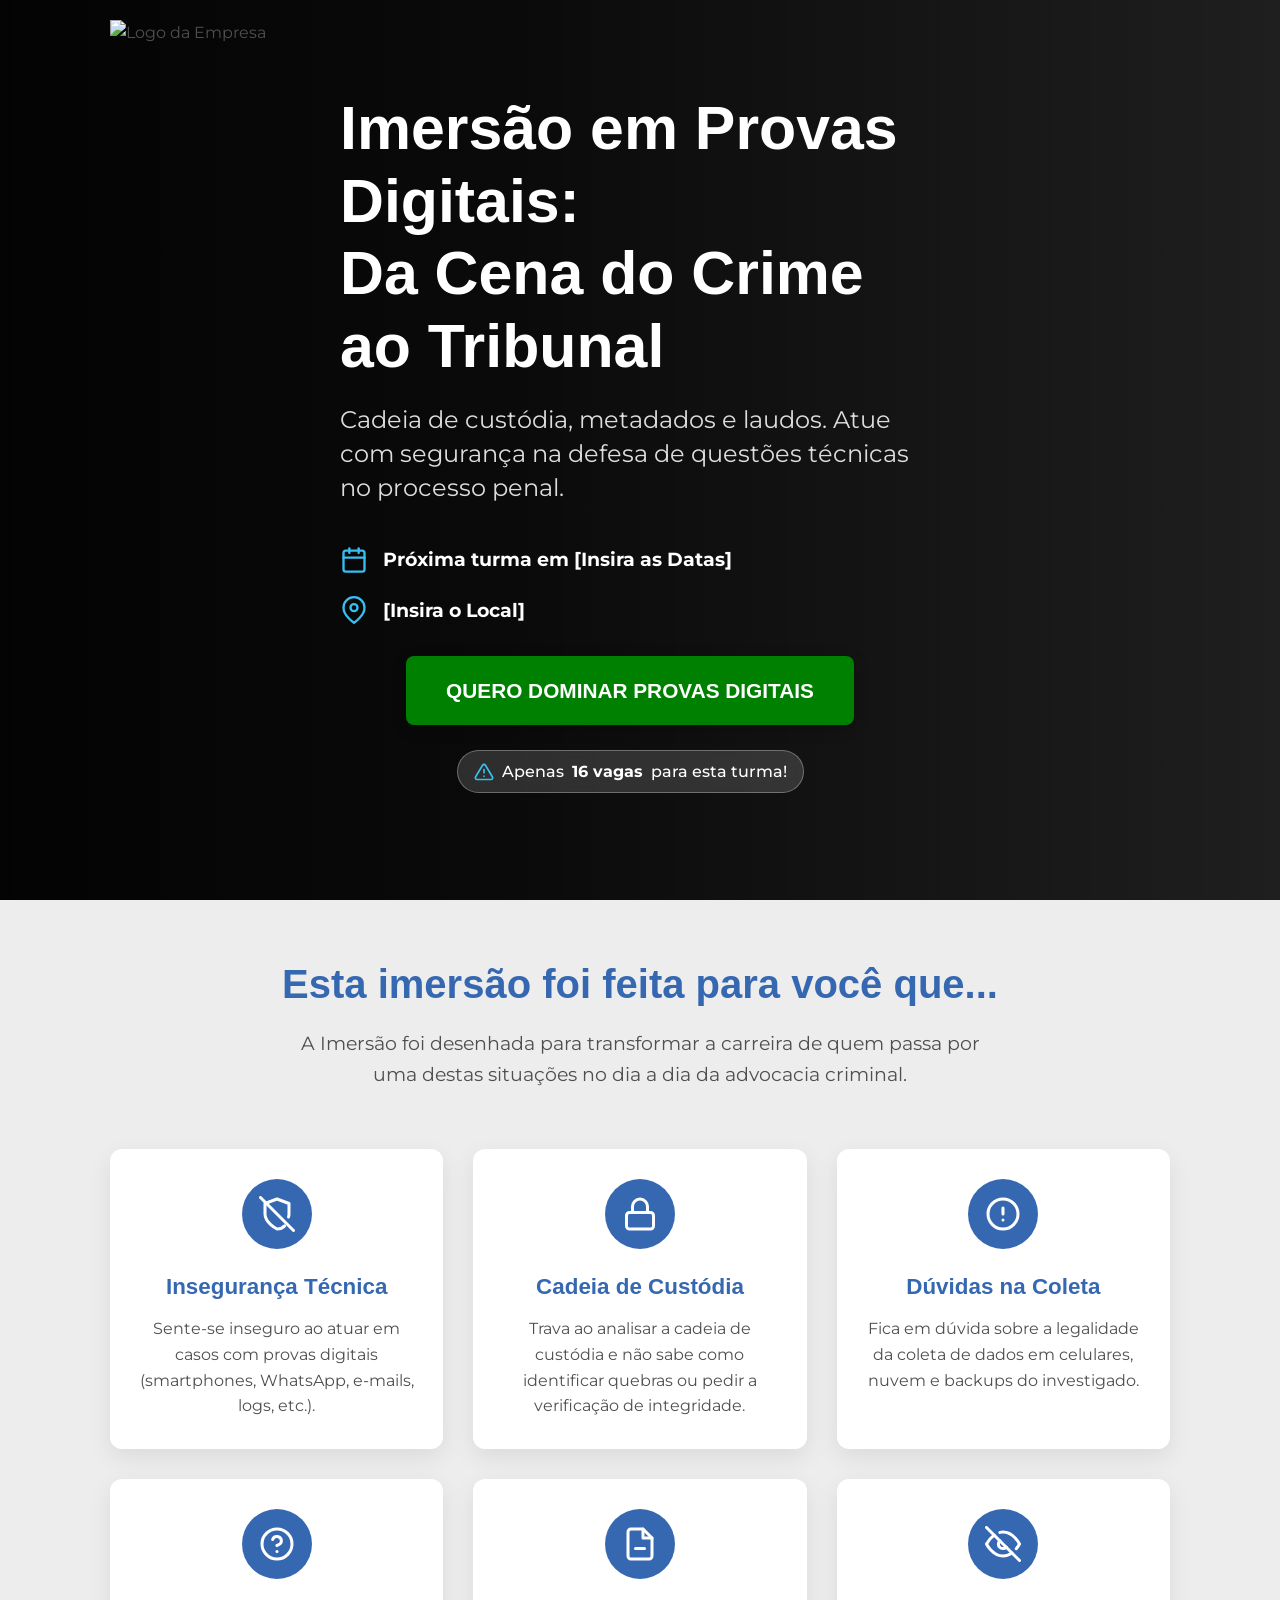
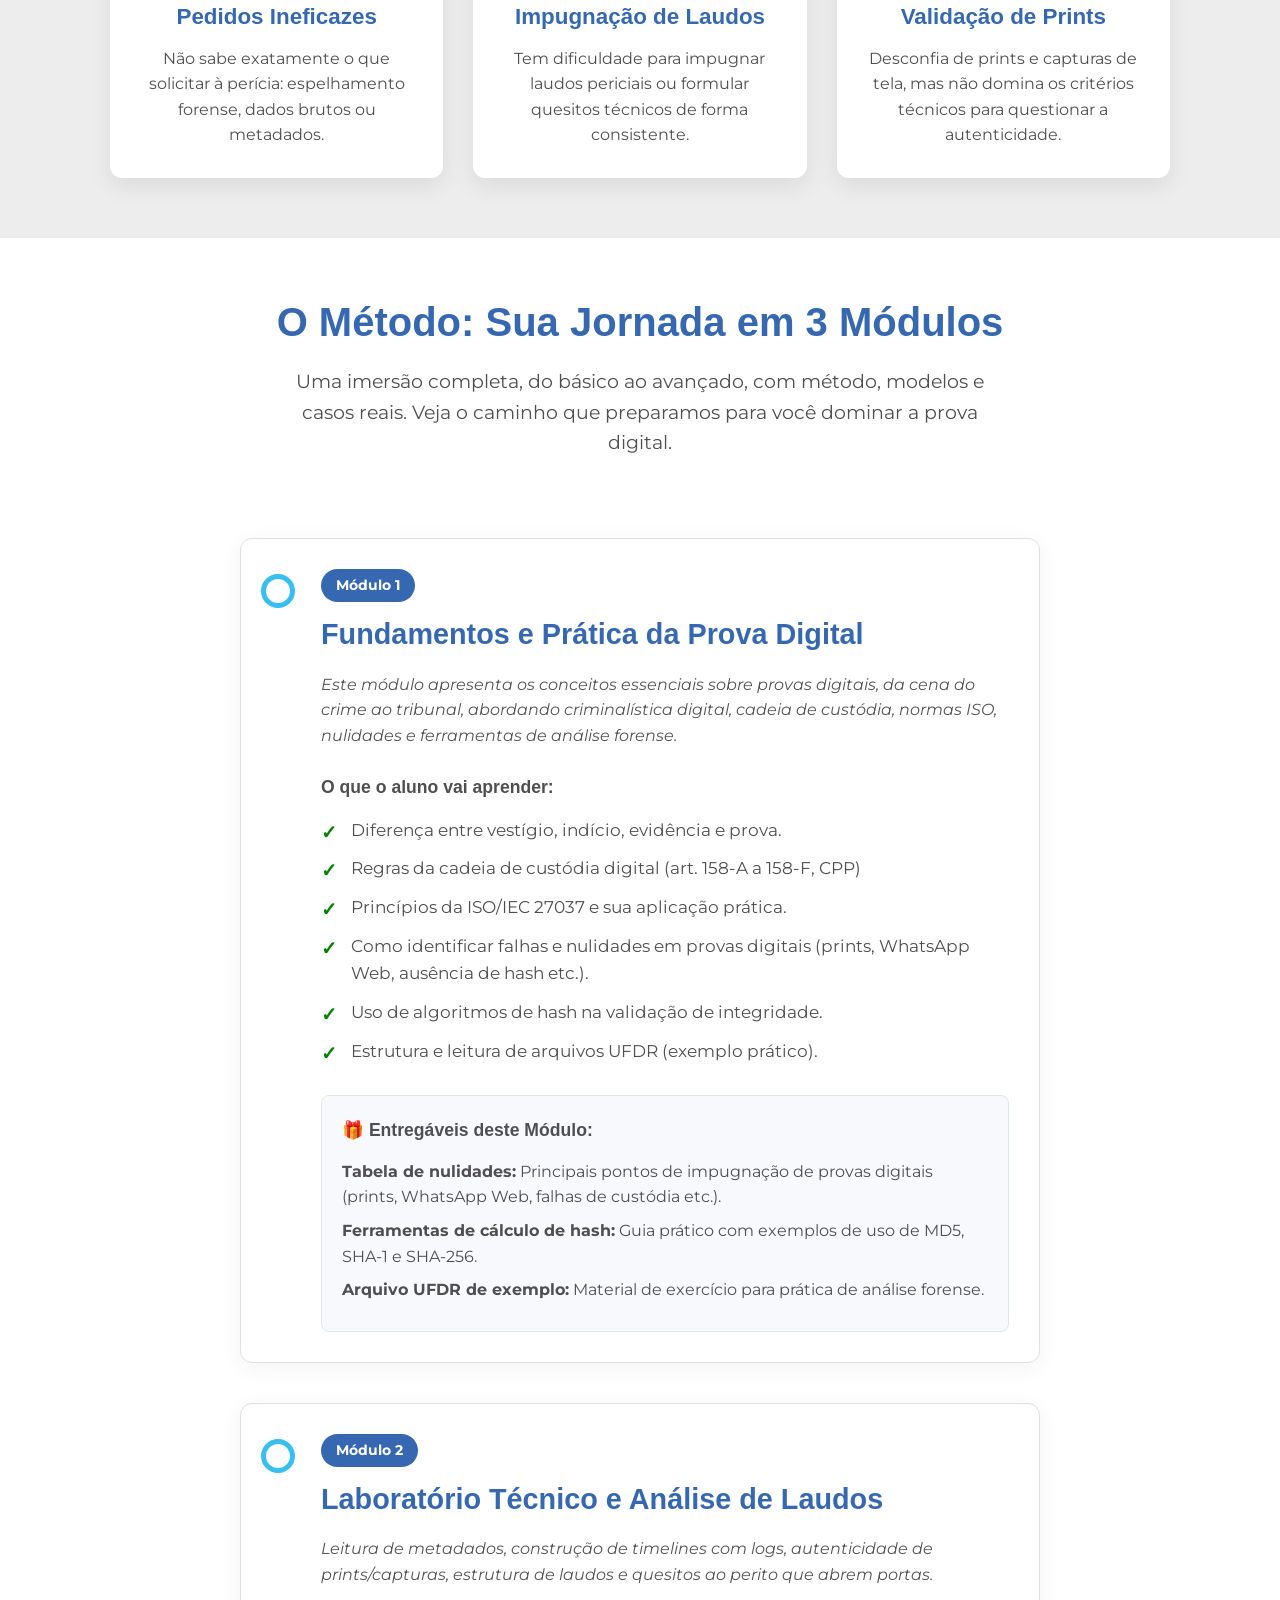
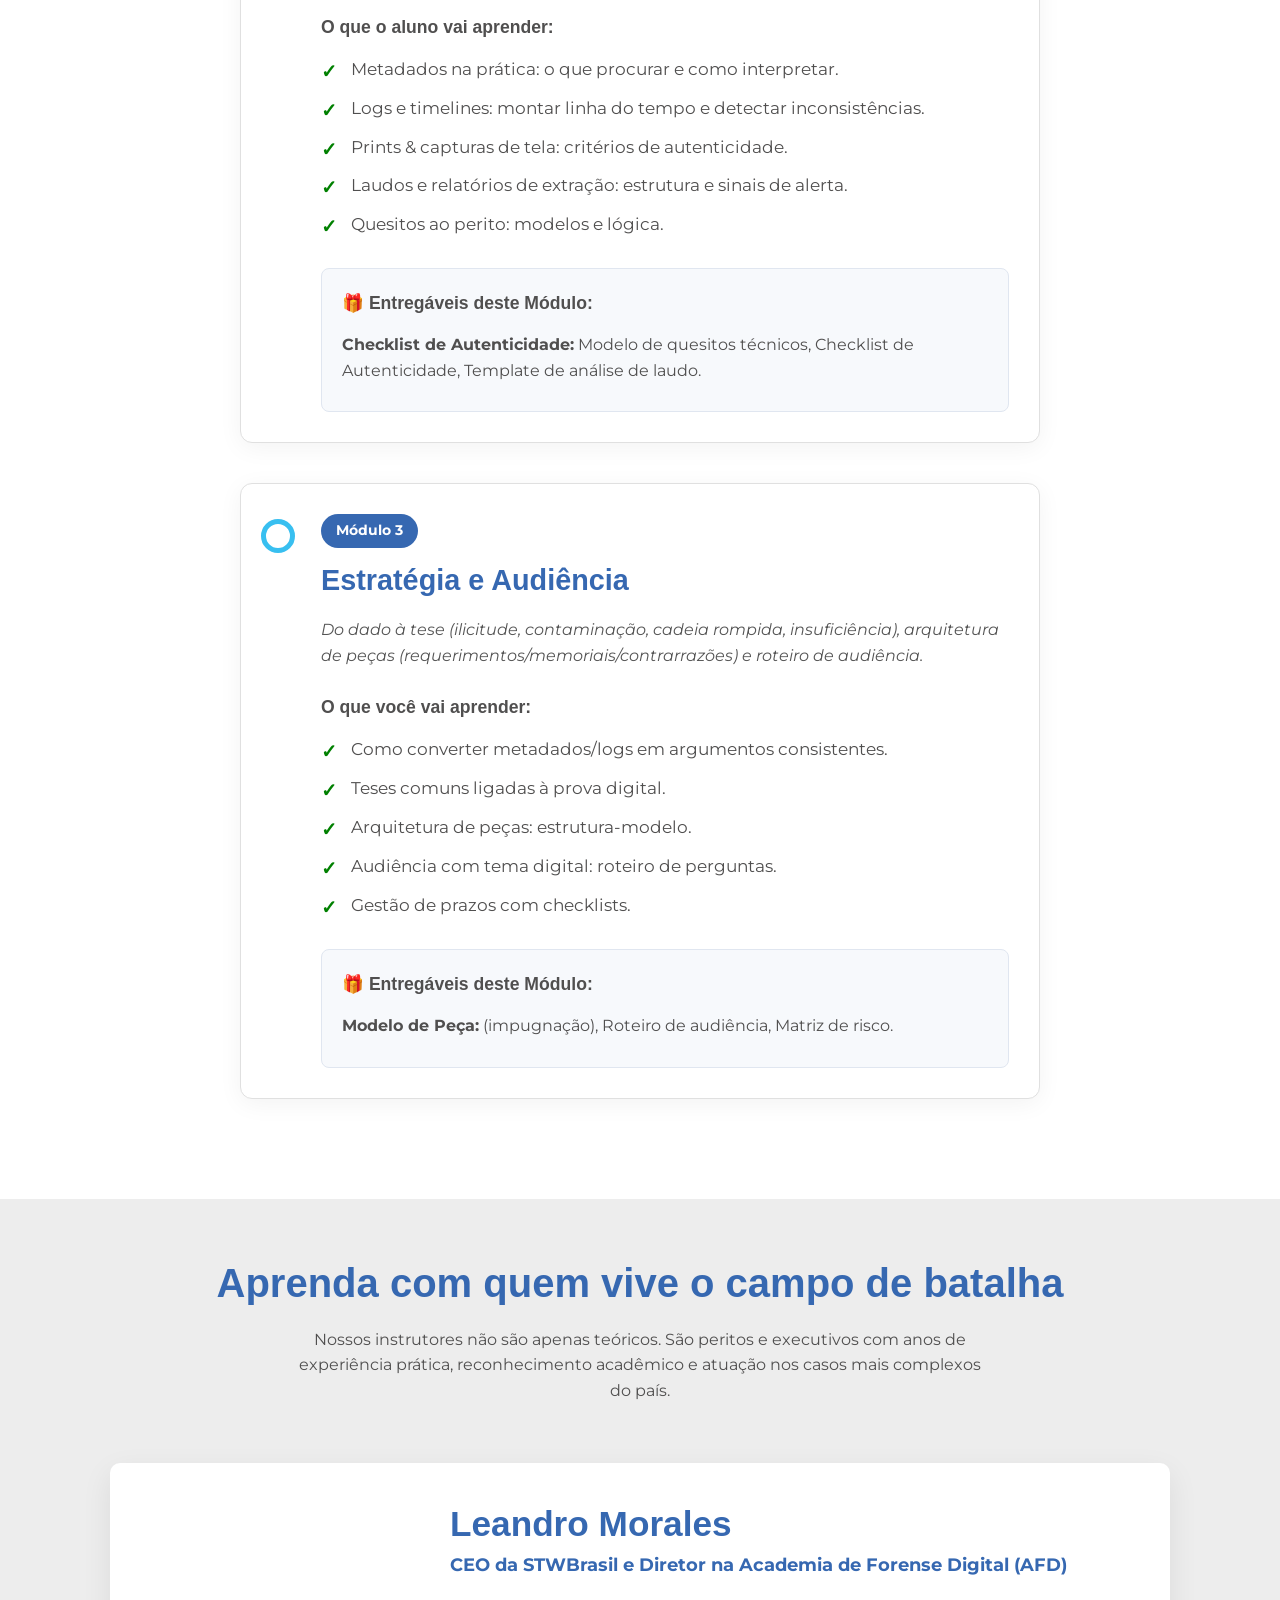
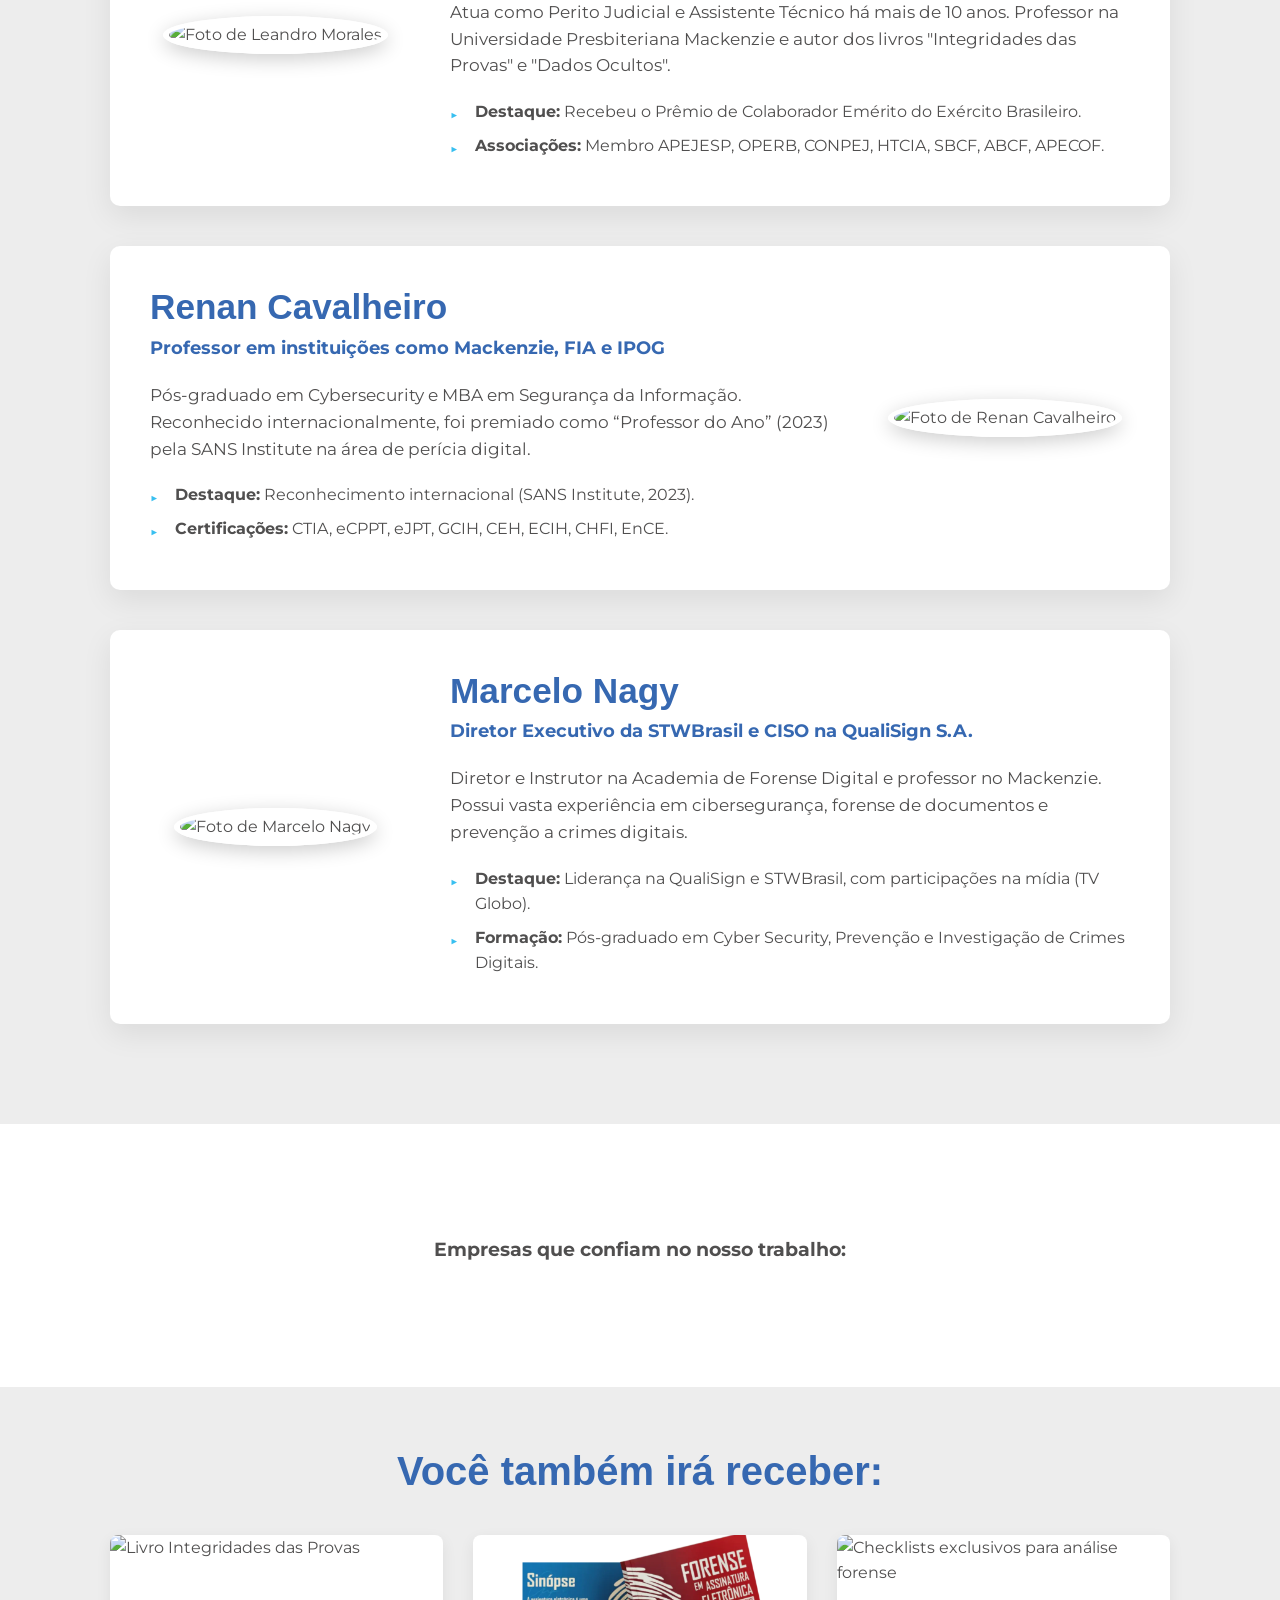
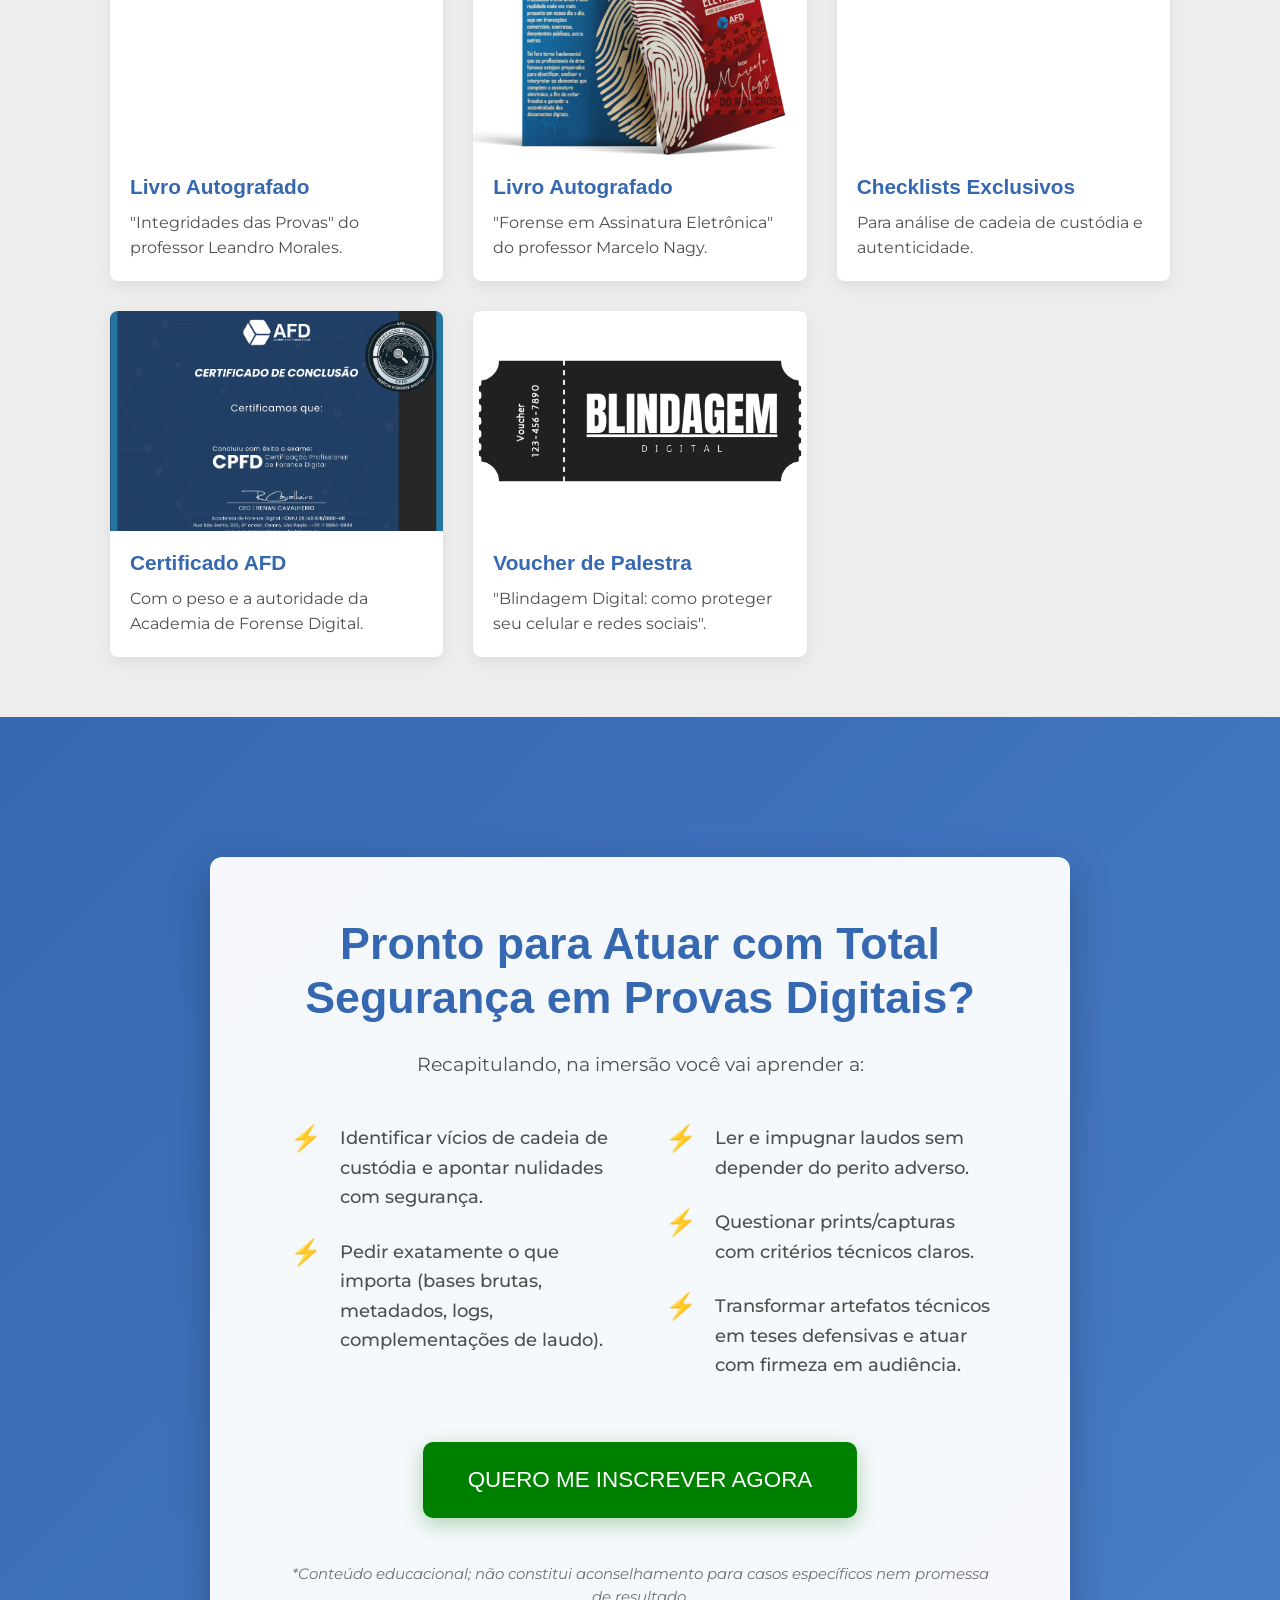
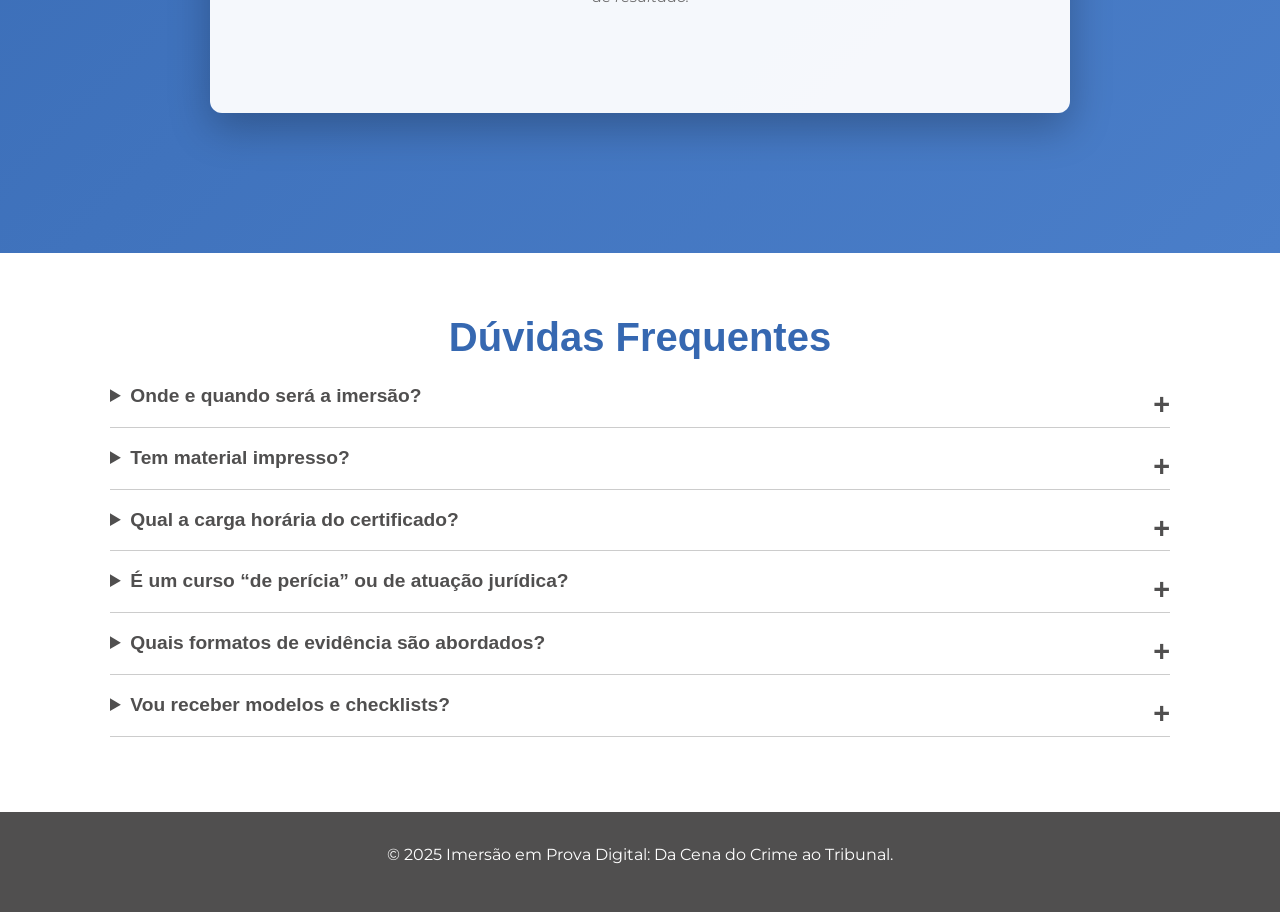
==== commit 6cbc0e07: "first: commit ajustes" ====
--- a/index.html
+++ b/index.html
@@ -136,7 +136,7 @@
         min-height: 100vh;
         color: var(--branco);
         background-color: #222;
-        background-image: url("image/Lucid_Origin_Ultrarealistic_cinematic_digital_artwork_theme_Im_1.jpg");
+        background-image: url("https://academiadeforensedigital.com.br/wp-content/uploads/2025/09/bg_imersao_digital.jpg");
         background-size: cover;
         background-position: center center;
         display: flex;
@@ -1459,7 +1459,7 @@
 
           <div class="professor-destaque">
             <div class="professor-imagem">
-              <img src="image/leandro2.jpg" alt="Foto de Leandro Morales" />
+              <img src="https://academiadeforensedigital.com.br/wp-content/uploads/2025/09/leandro_socio.jpg" alt="Foto de Leandro Morales" />
             </div>
             <div class="professor-info">
               <h3>Leandro Morales</h3>
@@ -1487,7 +1487,7 @@
 
           <div class="professor-destaque reverse">
             <div class="professor-imagem">
-              <img src="image/renan3.png" alt="Foto de Renan Cavalheiro" />
+              <img src="https://academiadeforensedigital.com.br/wp-content/uploads/2025/09/renan_socio.png" alt="Foto de Renan Cavalheiro" />
             </div>
             <div class="professor-info">
               <h3>Renan Cavalheiro</h3>
@@ -1514,7 +1514,7 @@
 
           <div class="professor-destaque">
             <div class="professor-imagem">
-              <img src="image/Marcelo-Nagy2.webp" alt="Foto de Marcelo Nagy" />
+              <img src="https://academiadeforensedigital.com.br/wp-content/uploads/2025/09/Marcelo-Nagy_socio.webp" alt="Foto de Marcelo Nagy" />
             </div>
             <div class="professor-info">
               <h3>Marcelo Nagy</h3>
@@ -1549,35 +1549,35 @@
               <ul class="scroller__inner">
                 <li>
                   <img
-                    src="logos_empresas/_CPFL-CIA-Paulista-de-Forca-de-Luz-.png"
+                    src="https://academiadeforensedigital.com.br/wp-content/uploads/2024/02/⁠CPFL-CIA-Paulista-de-Forca-de-Luz-.png"
                     alt=""
                   />
                 </li>
-                <li><img src="logos_empresas/ficcoce.webp" alt="" /></li>
-                <li><img src="logos_empresas/LOGOSMPMG-E-AFD.jpg" alt="" /></li>
-                <li><img src="logos_empresas/LOGOSMPMS-E-AFD.jpg" alt="" /></li>
-                <li><img src="logos_empresas/LOGOSMPMT-E-AFD.jpg" alt="" /></li>
+                <li><img src="https://academiadeforensedigital.com.br/wp-content/uploads/2025/06/ficcoce.png" alt="" /></li>
+                <li><img src="https://academiadeforensedigital.com.br/wp-content/uploads/2022/12/LOGOSMPMG-E-AFD.jpg" alt="" /></li>
+                <li><img src="https://academiadeforensedigital.com.br/wp-content/uploads/2022/12/LOGOSMPMS-E-AFD.jpg" alt="" /></li>
+                <li><img src="https://academiadeforensedigital.com.br/wp-content/uploads/2022/12/LOGOSMPMT-E-AFD.jpg" alt="" /></li>
                 <li>
                   <img
-                    src="logos_empresas/LOGOSPOLICIA-FORENSE-CEARA-E-AFD.jpg"
+                    src="https://academiadeforensedigital.com.br/wp-content/uploads/2022/12/LOGOSPOLICIA-FORENSE-CEARA-E-AFD.jpg"
                     alt=""
                   />
                 </li>
                 <li>
-                  <img src="logos_empresas/LOGOSSABESP-E-AFD.jpg" alt="" />
+                  <img src="https://academiadeforensedigital.com.br/wp-content/uploads/2022/12/LOGOSSABESP-E-AFD.jpg" alt="" />
                 </li>
                 <li>
-                  <img src="logos_empresas/LOGOSSERPRO-E-AFD.jpg" alt="" />
+                  <img src="https://academiadeforensedigital.com.br/wp-content/uploads/2022/12/LOGOSSERPRO-E-AFD.jpg" alt="" />
                 </li>
-                <li><img src="logos_empresas/Mercado-Livre.webp" alt="" /></li>
+                <li><img src="https://academiadeforensedigital.com.br/wp-content/uploads/2024/02/Mercado-Livre.webp" alt="" /></li>
                 <li>
-                  <img src="logos_empresas/MPDFT-e1707158013201.png" alt="" />
+                  <img src="https://academiadeforensedigital.com.br/wp-content/uploads/2024/04/MPDFT.png" alt="" />
                 </li>
-                <li><img src="logos_empresas/mpma.png" alt="" /></li>
-                <li><img src="logos_empresas/SEAP-BA.jpg" alt="" /></li>
-                <li><img src="logos_empresas/STF.png" alt="" /></li>
+                <li><img src="https://academiadeforensedigital.com.br/wp-content/uploads/2024/04/MPMA.png" alt="" /></li>
+                <li><img src="https://academiadeforensedigital.com.br/wp-content/uploads/2024/02/SEAP-BA.jpg" alt="" /></li>
+                <li><img src="https://academiadeforensedigital.com.br/wp-content/uploads/2024/04/stf.png" alt="" /></li>
                 <li>
-                  <img src="logos_empresas/TRE-MA-e1707237682772.jpg" alt="" />
+                  <img src="https://academiadeforensedigital.com.br/wp-content/uploads/2024/02/TRE-MA-e1707237682772.jpg" alt="" />
                 </li>
               </ul>
             </div>
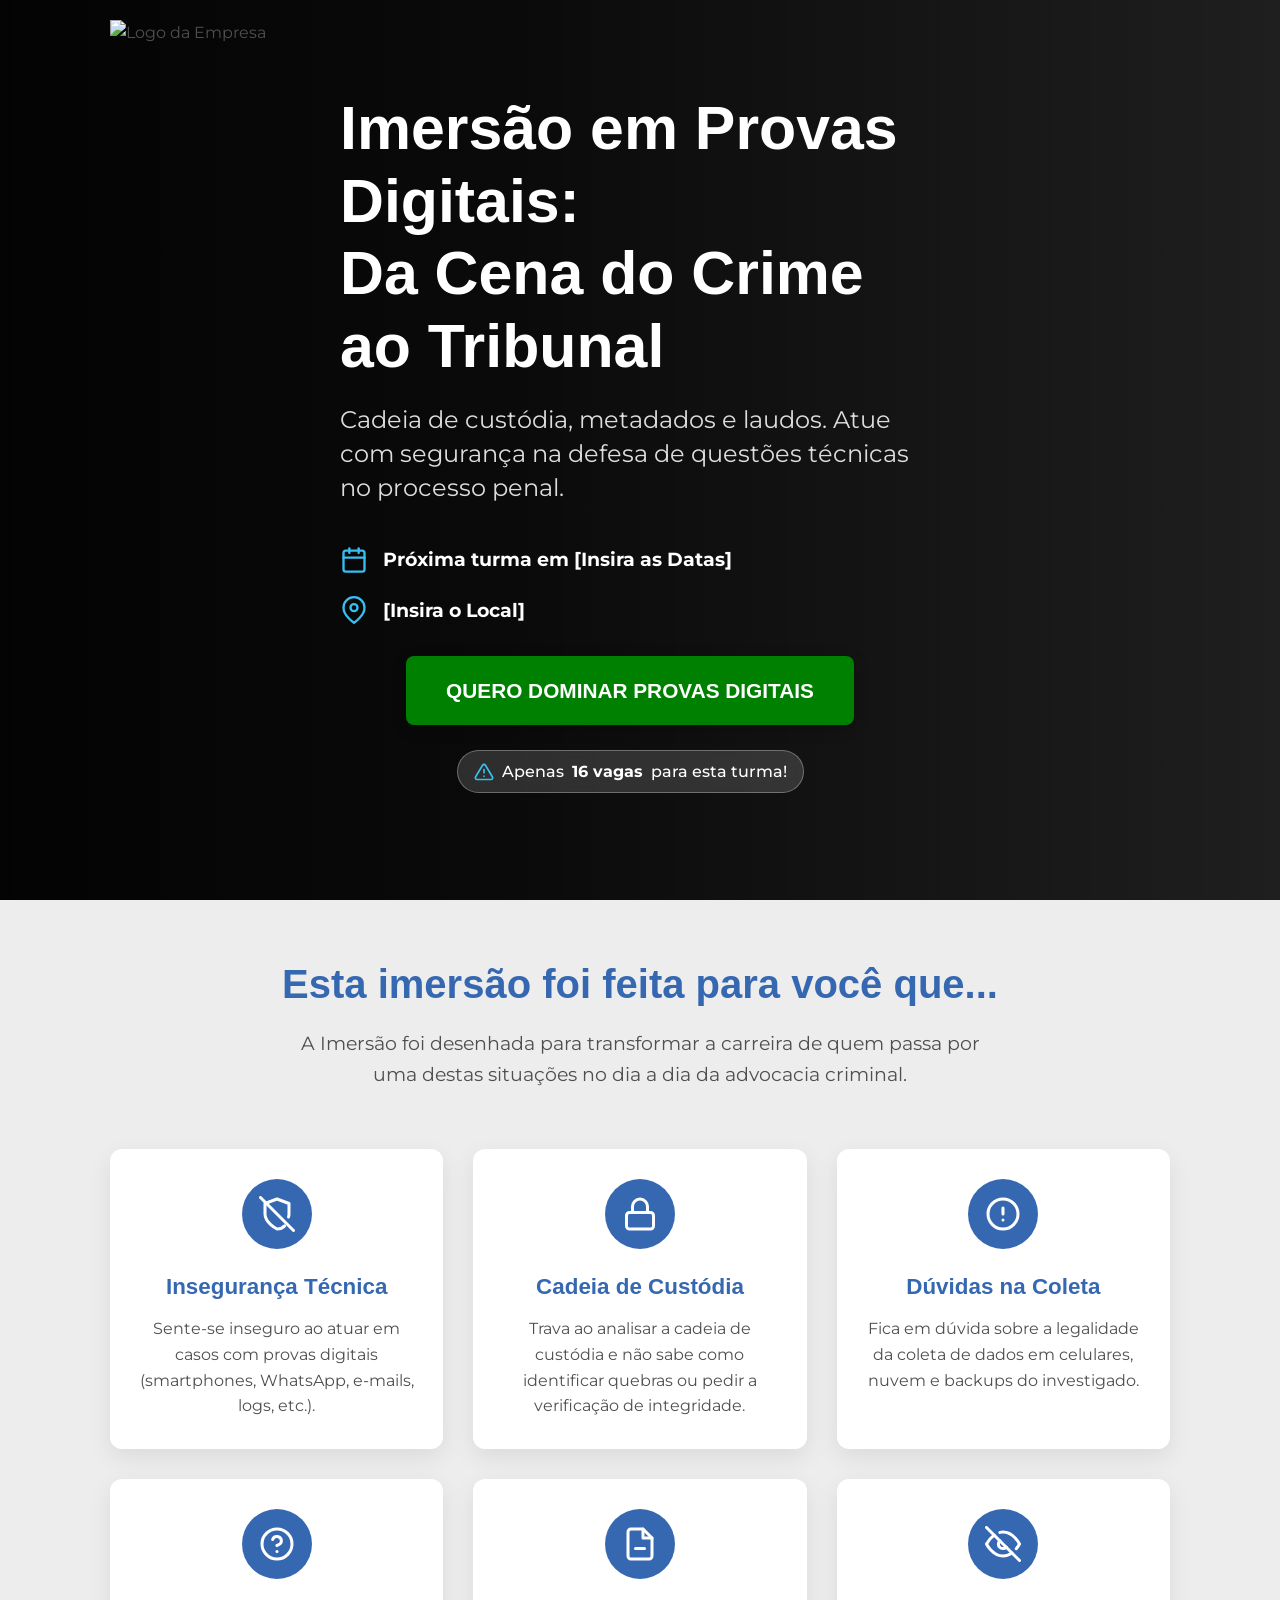
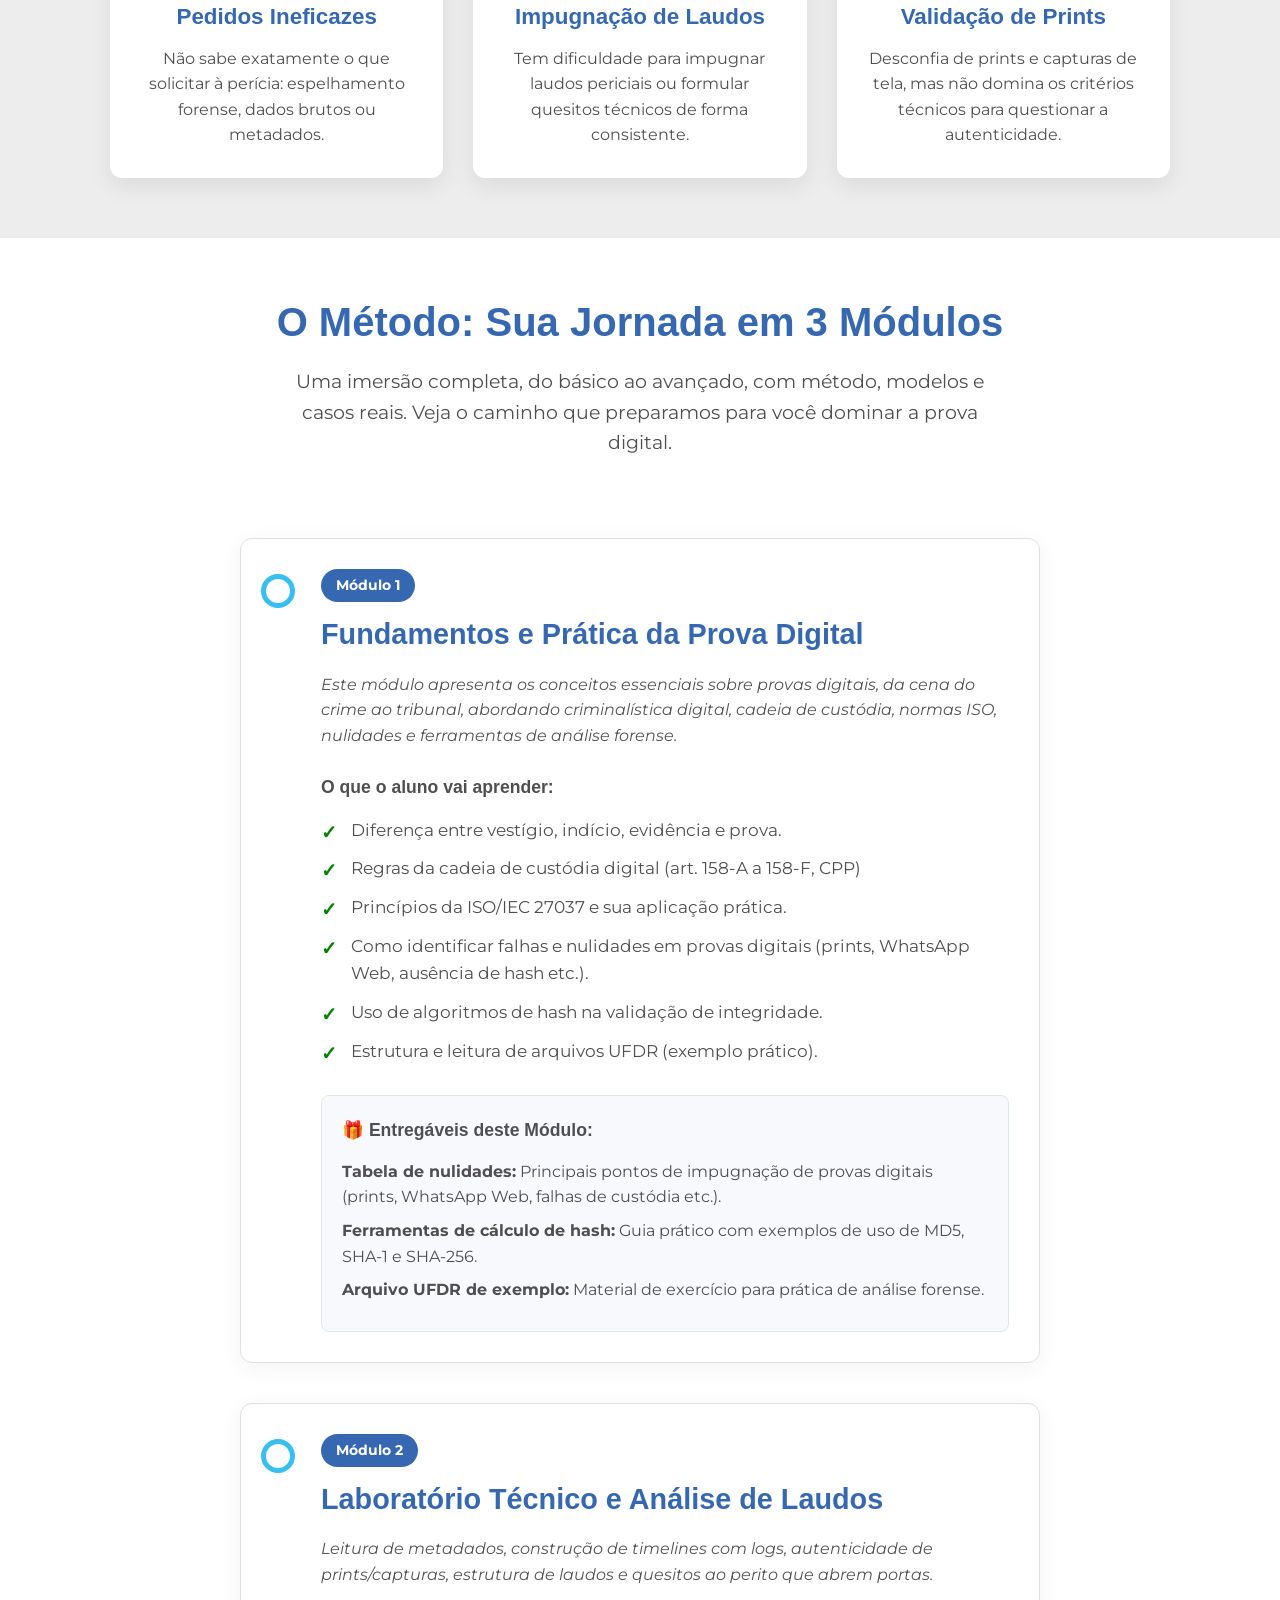
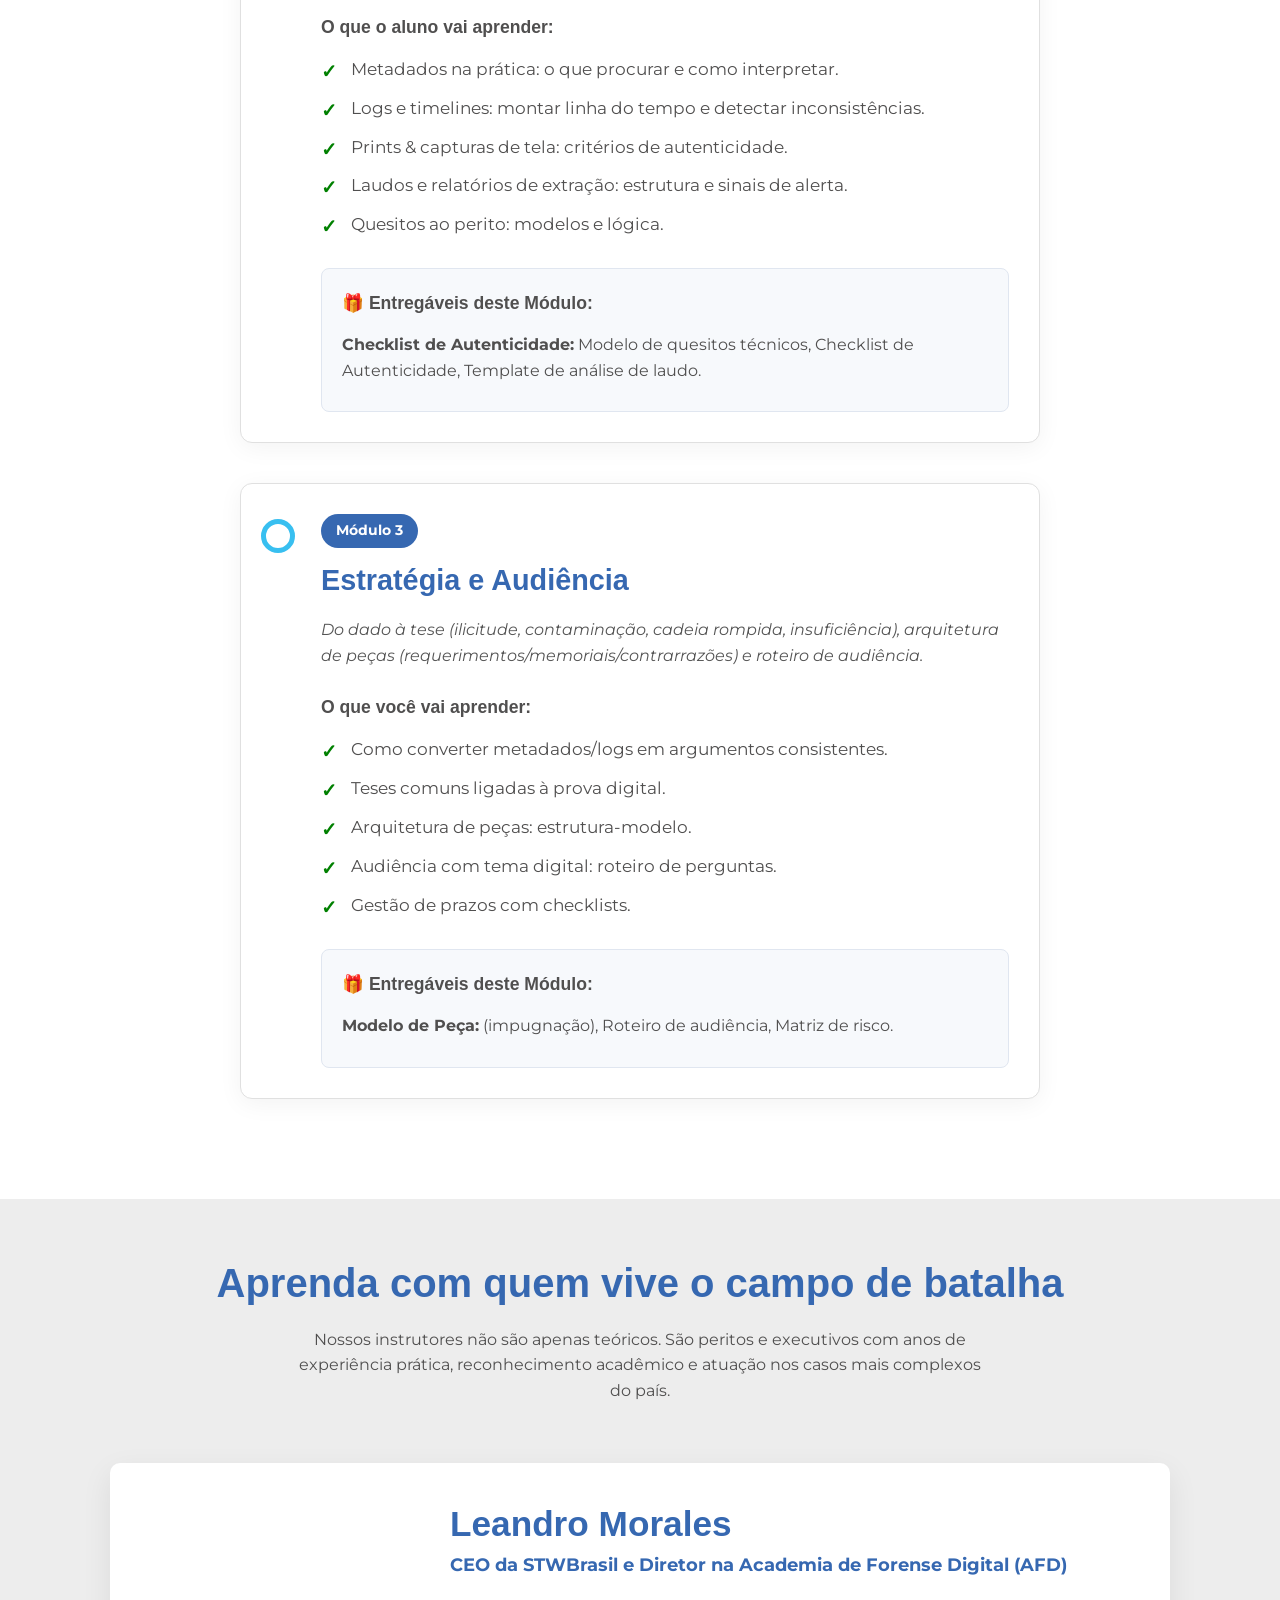
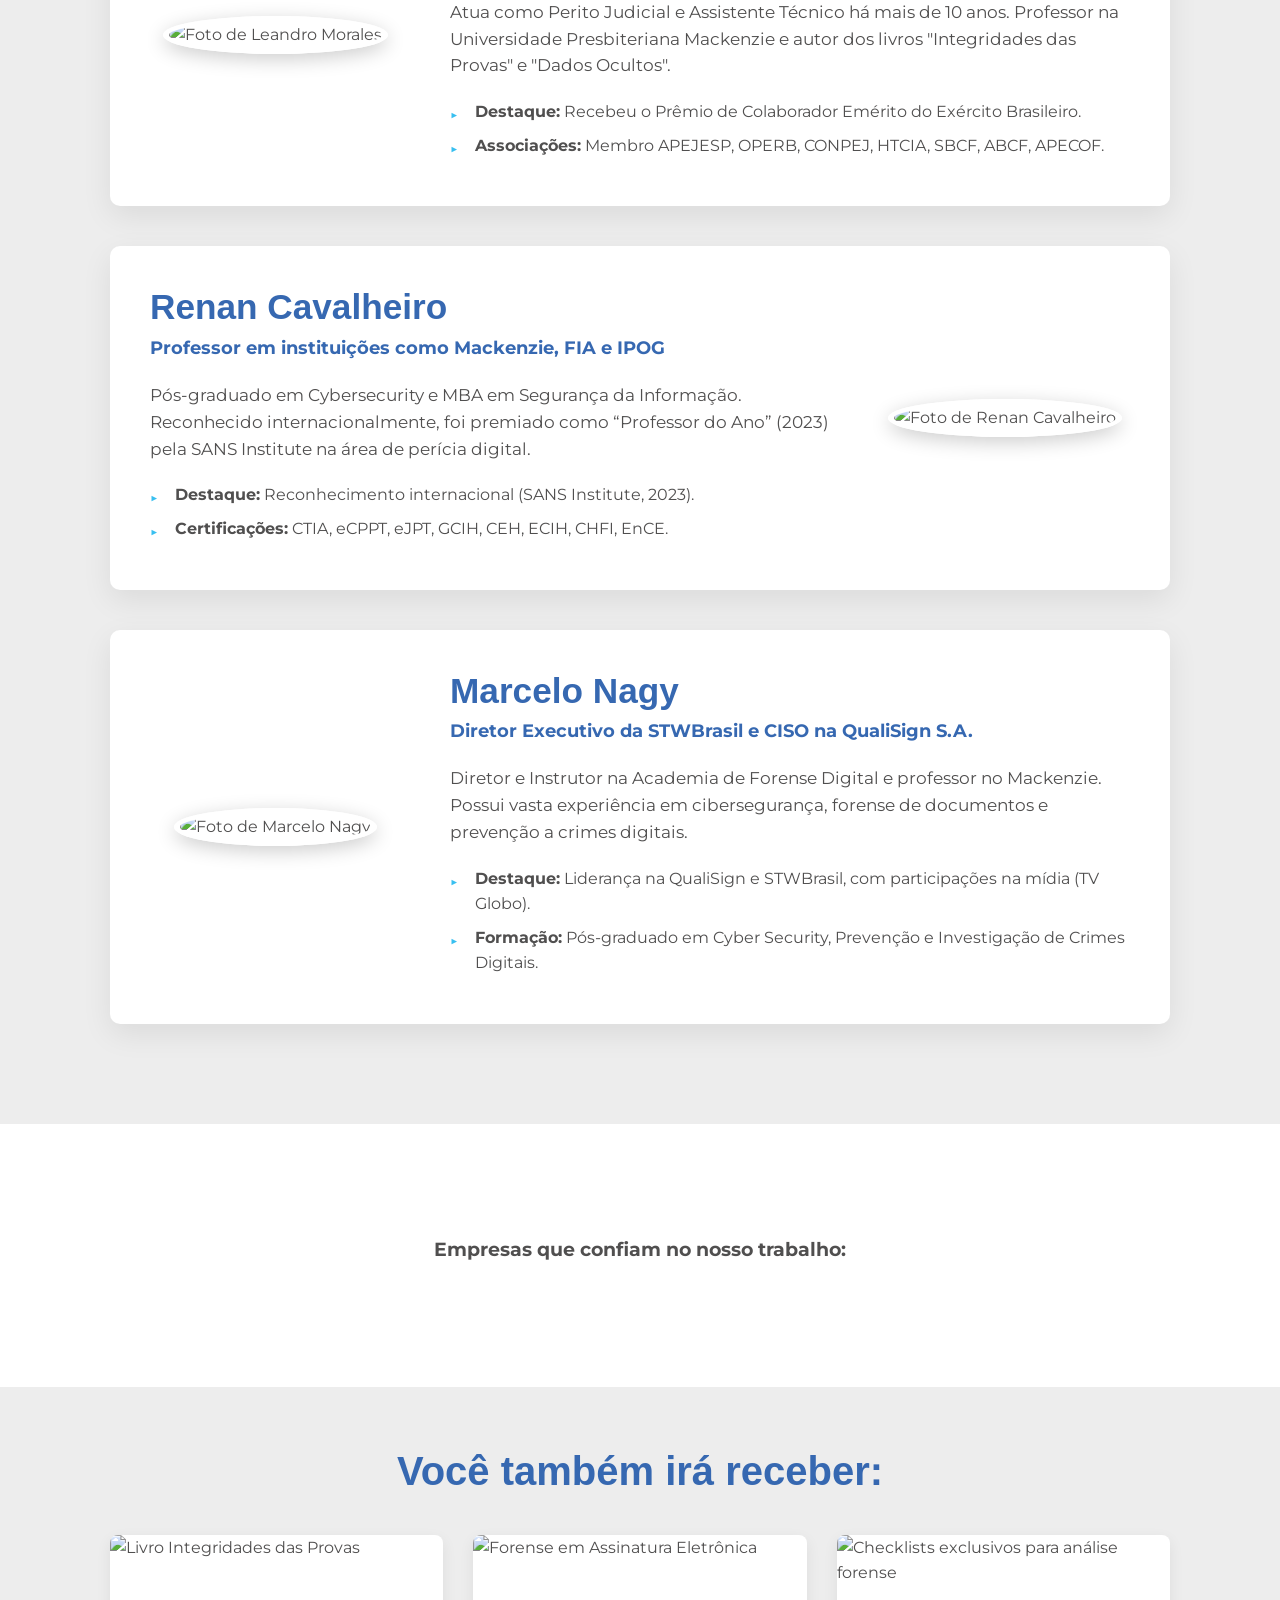
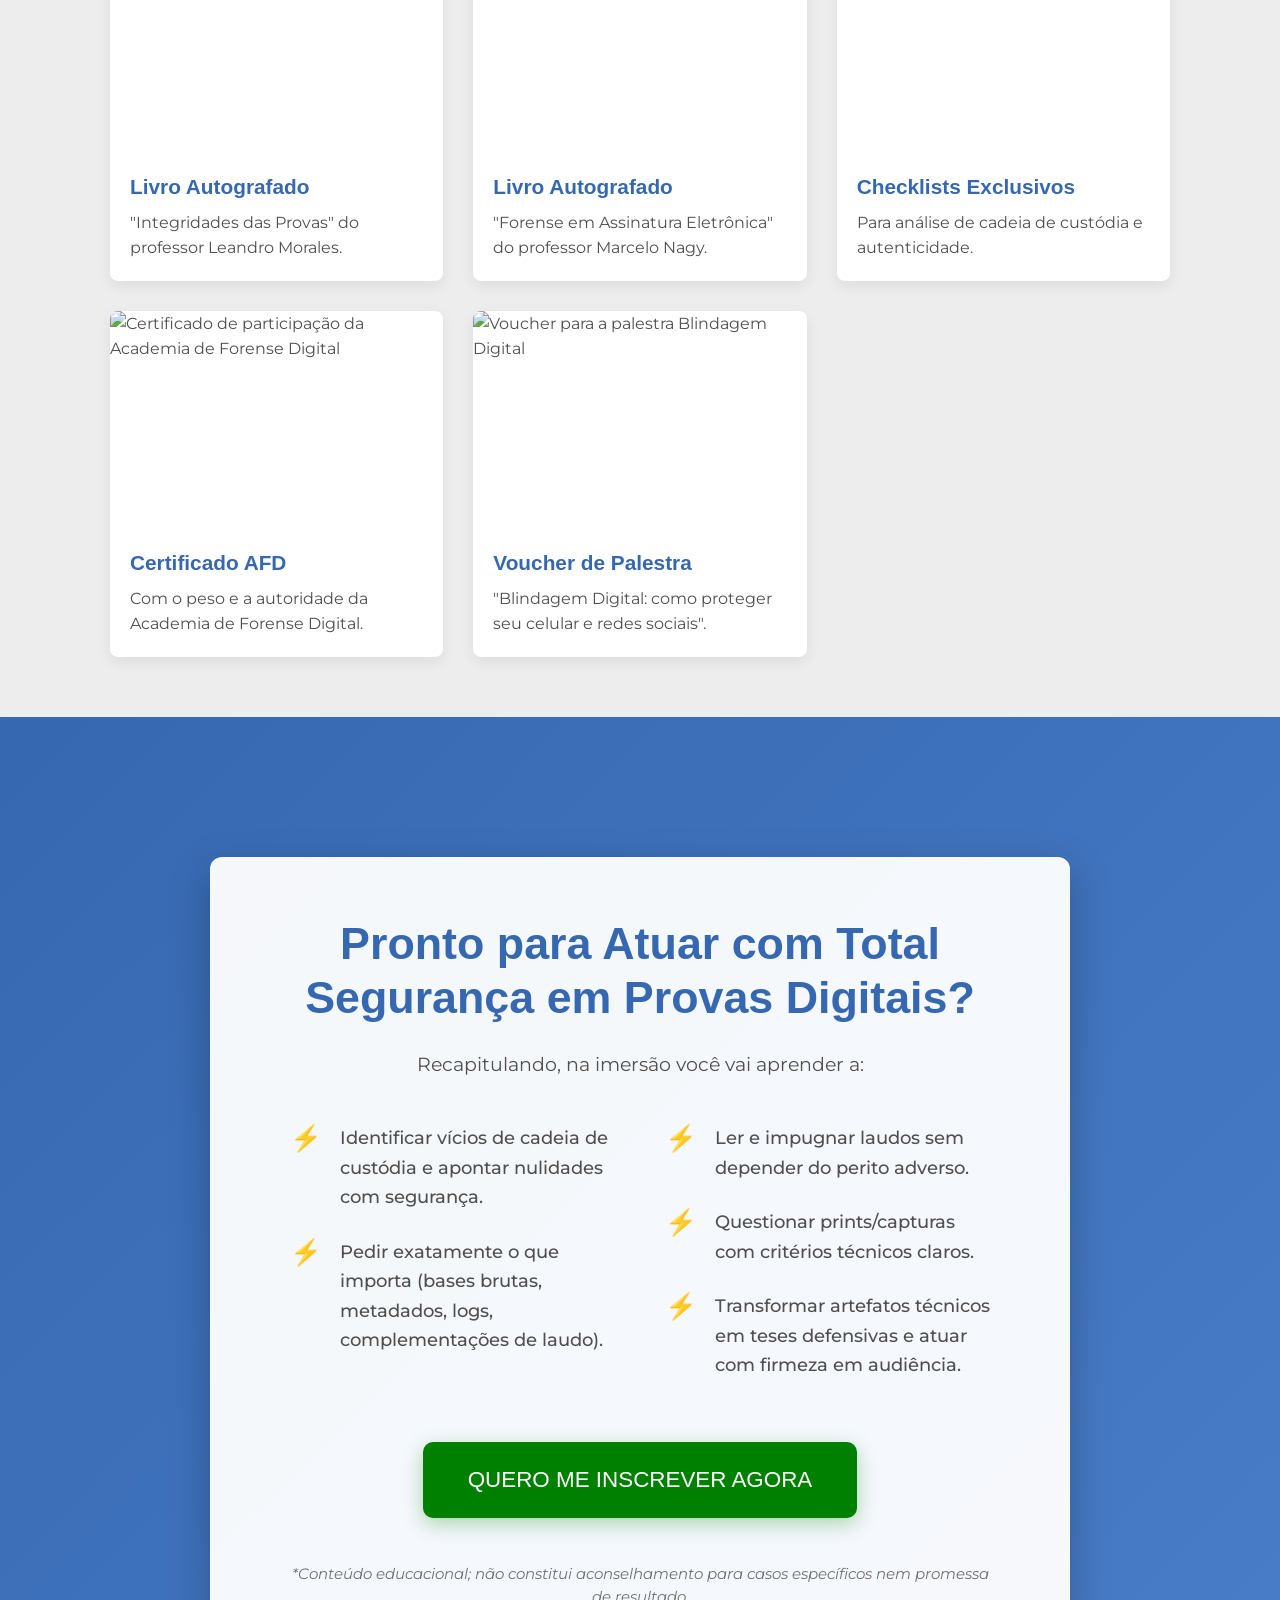
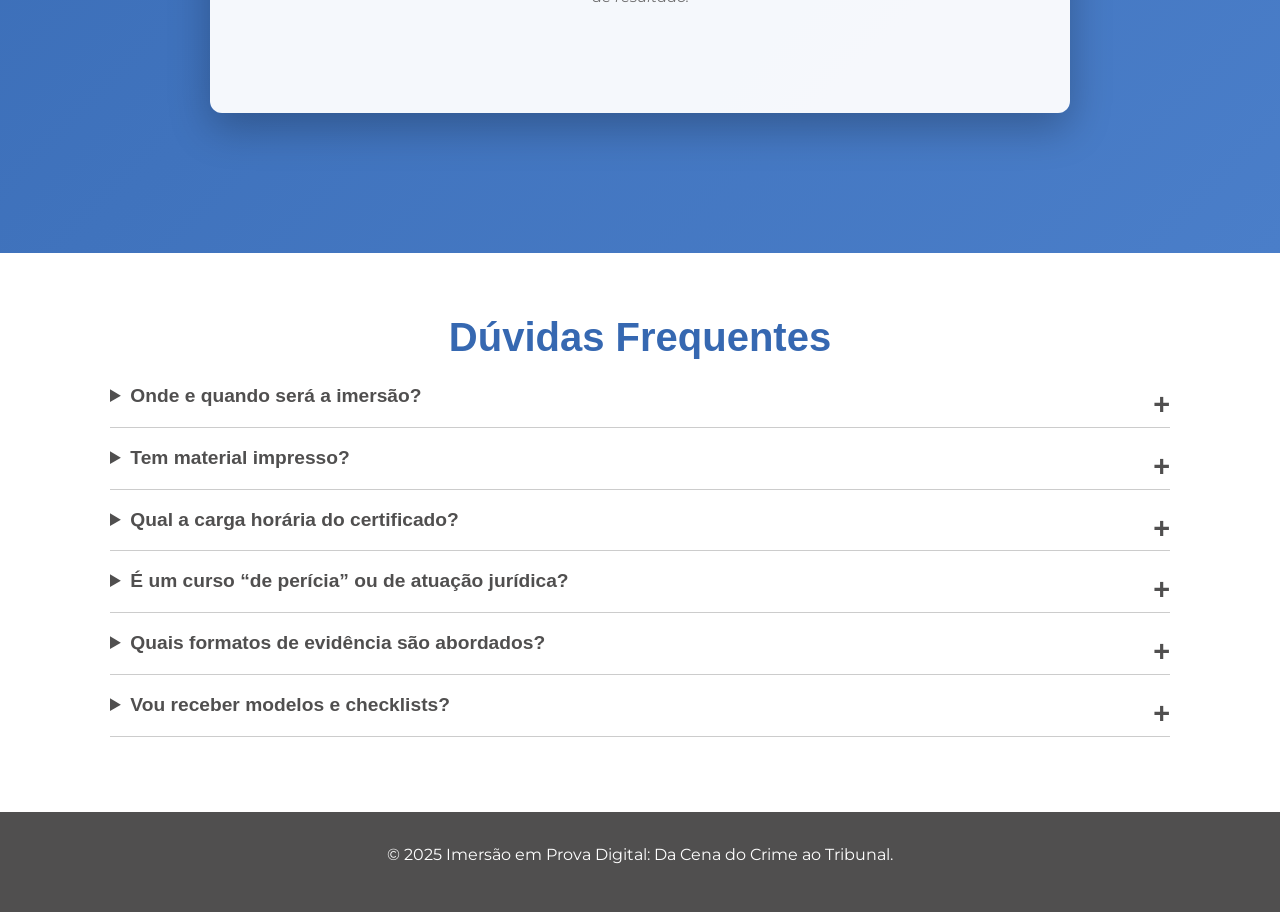
==== commit b2ee3de9: "first: commit ajustes" ====
--- a/index.html
+++ b/index.html
@@ -1591,7 +1591,7 @@
           <div class="entregaveis-grid">
             <div class="entregavel-item">
               <img
-                src="image/livro_integridadesdasprovas.webp"
+                src="https://academiadeforensedigital.com.br/wp-content/uploads/2025/09/livro_integridadesdasprovas.webp"
                 alt="Livro Integridades das Provas"
               />
               <div class="entregavel-info">
@@ -1601,7 +1601,7 @@
             </div>
             <div class="entregavel-item">
               <img
-                src="image/forenseemassinaturaeletronica.webp"
+                src="https://academiadeforensedigital.com.br/wp-content/uploads/2025/09/forenseemassinaturaeletronica.webp"
                 alt="Forense em Assinatura Eletrônica"
               />
               <div class="entregavel-info">
@@ -1623,7 +1623,7 @@
             </div>
             <div class="entregavel-item">
               <img
-                src="image/Certificado_Editavel_Teste.png"
+                src="https://academiadeforensedigital.com.br/wp-content/uploads/2025/09/Certificado_Editavel-scaled.png"
                 alt="Certificado de participação da Academia de Forense Digital"
               />
               <div class="entregavel-info">
@@ -1633,7 +1633,7 @@
             </div>
             <div class="entregavel-item">
               <img
-                src="image/Voucher_Palestra .png"
+                src="https://academiadeforensedigital.com.br/wp-content/uploads/2025/09/Voucher_Palestra-.png"
                 alt="Voucher para a palestra Blindagem Digital"
               />
               <div class="entregavel-info">
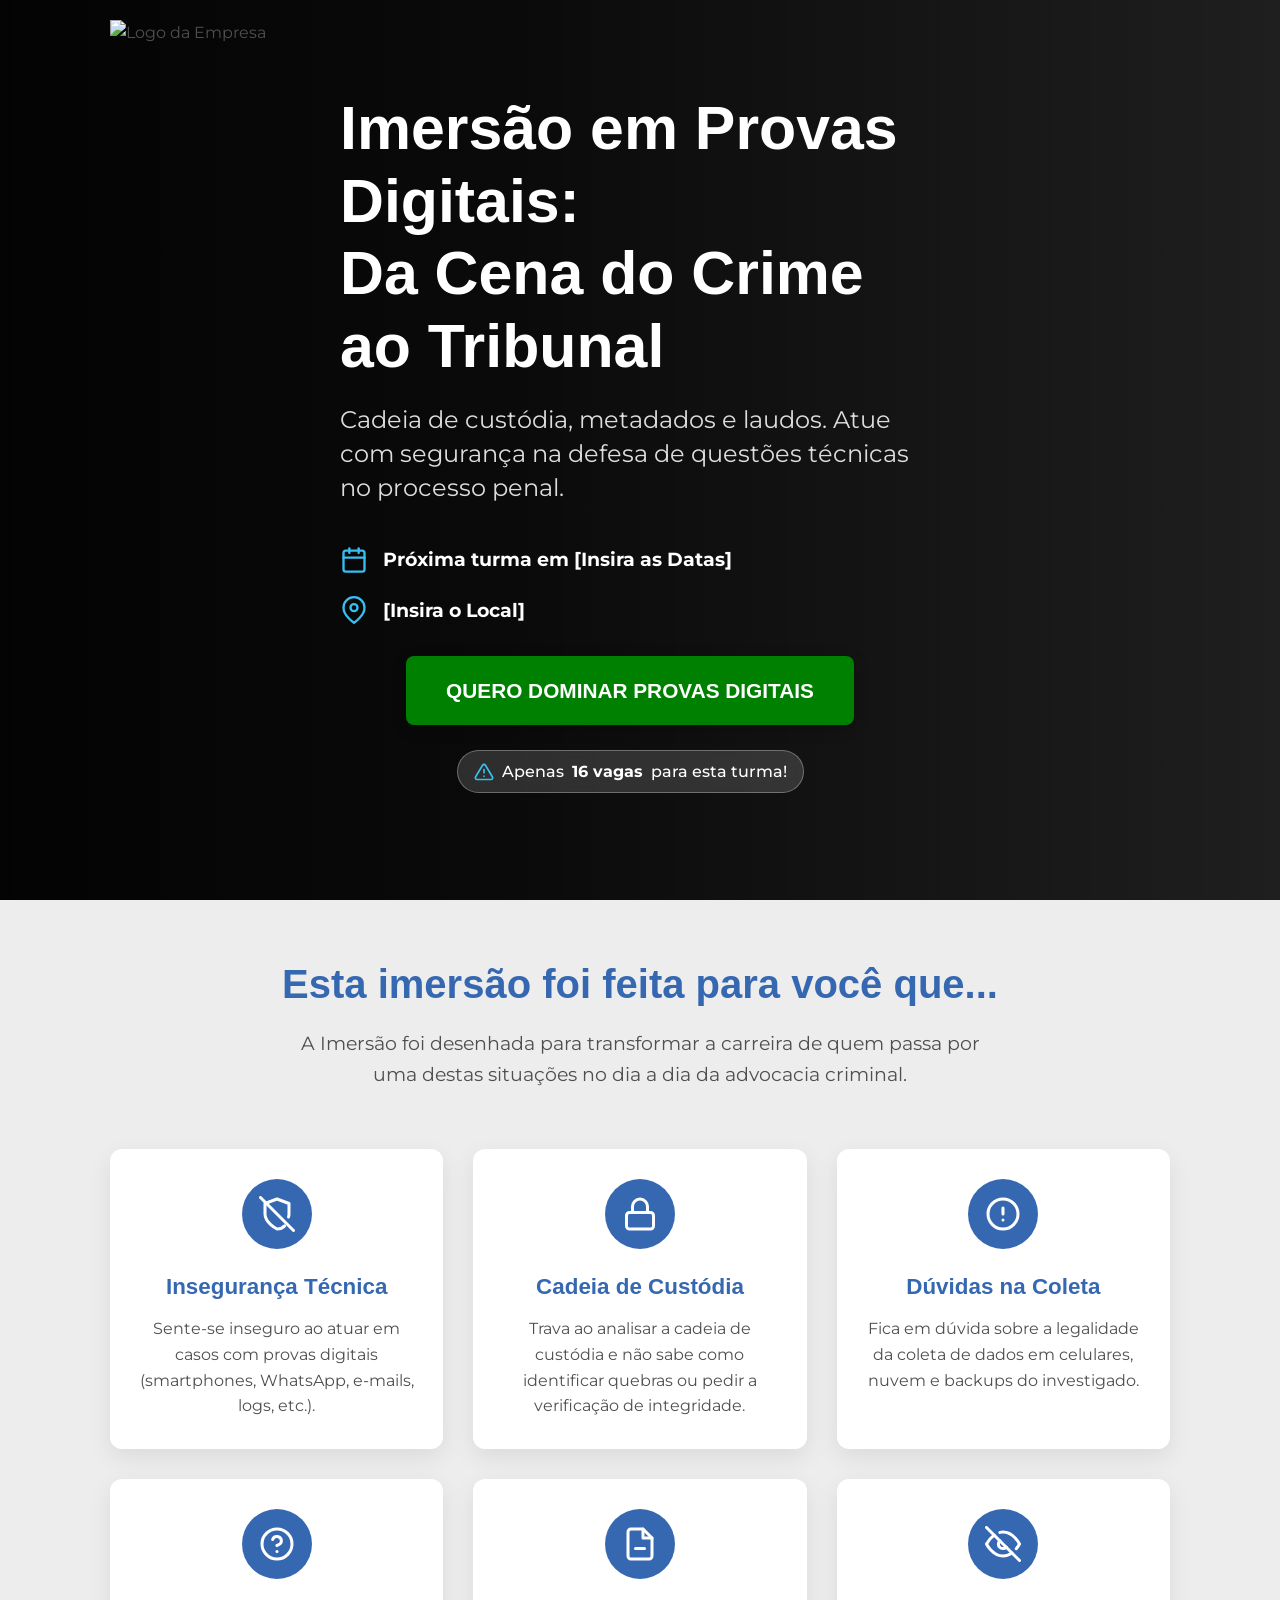
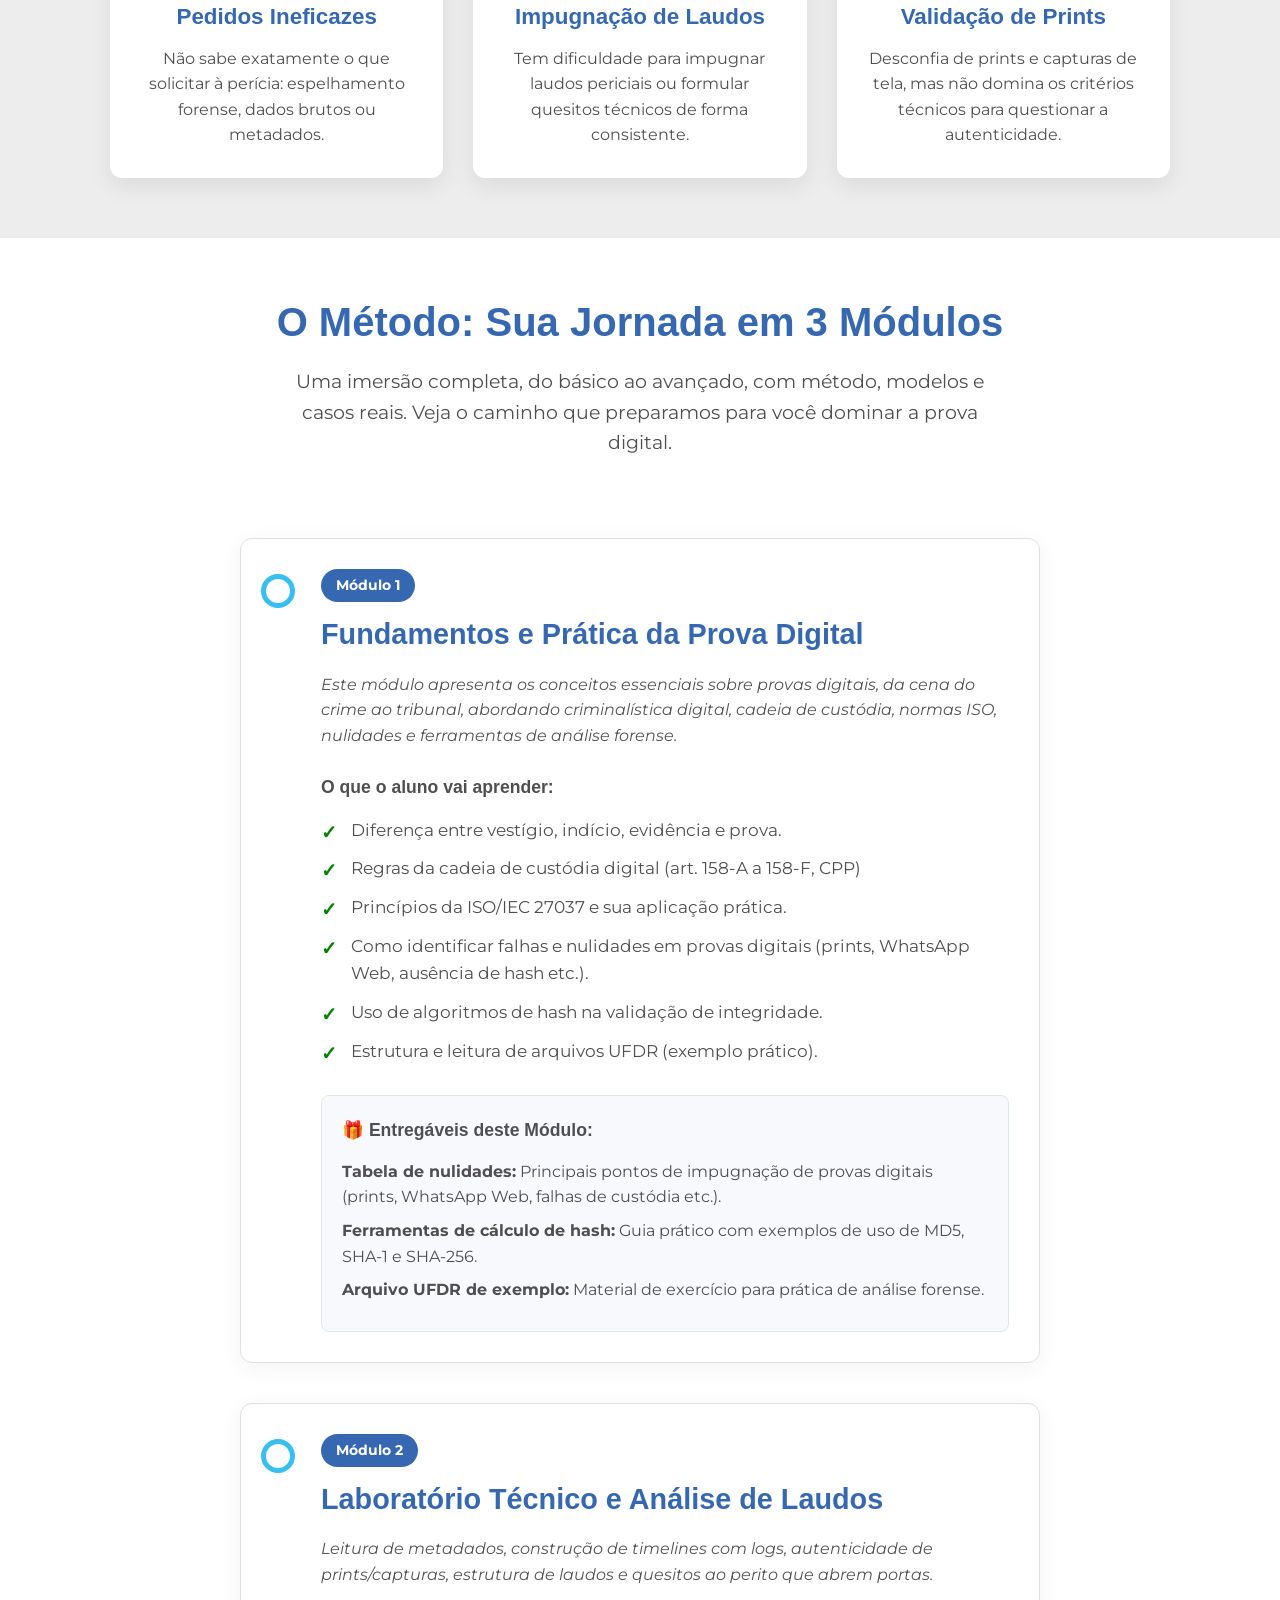
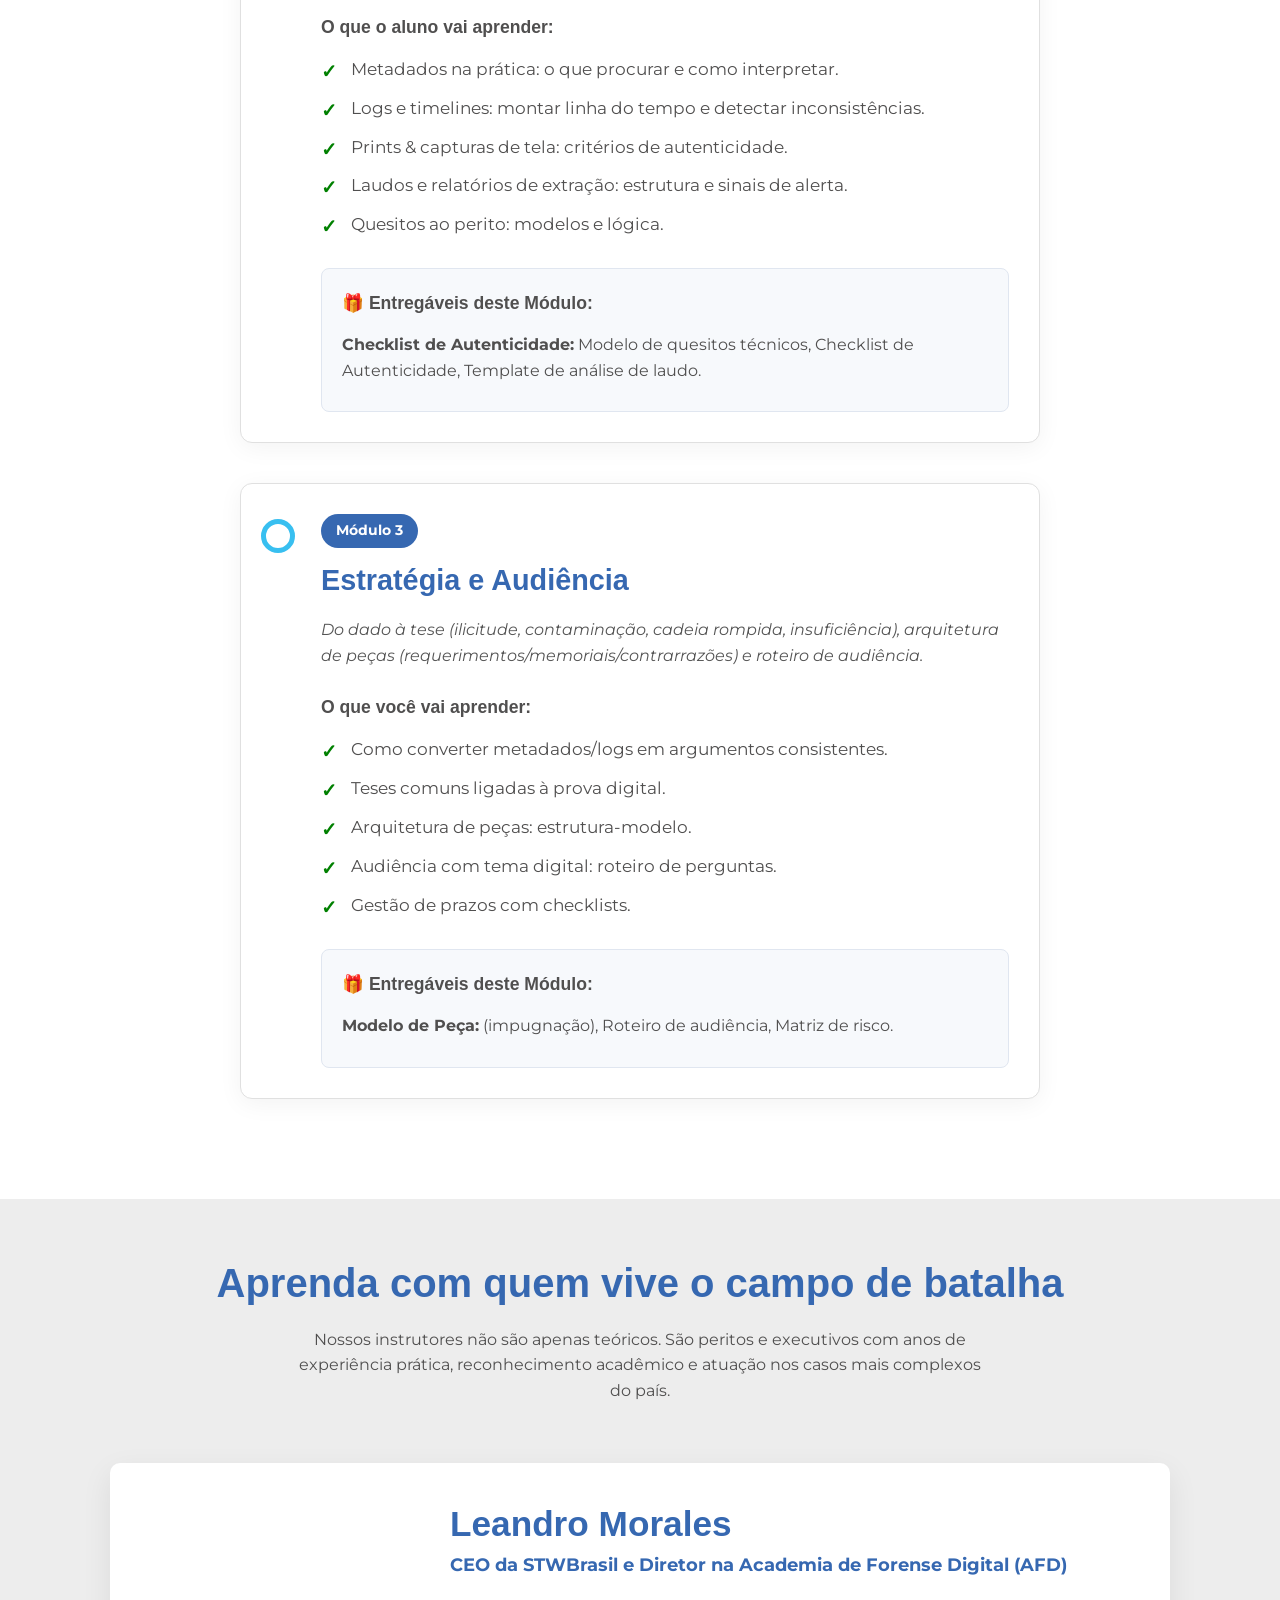
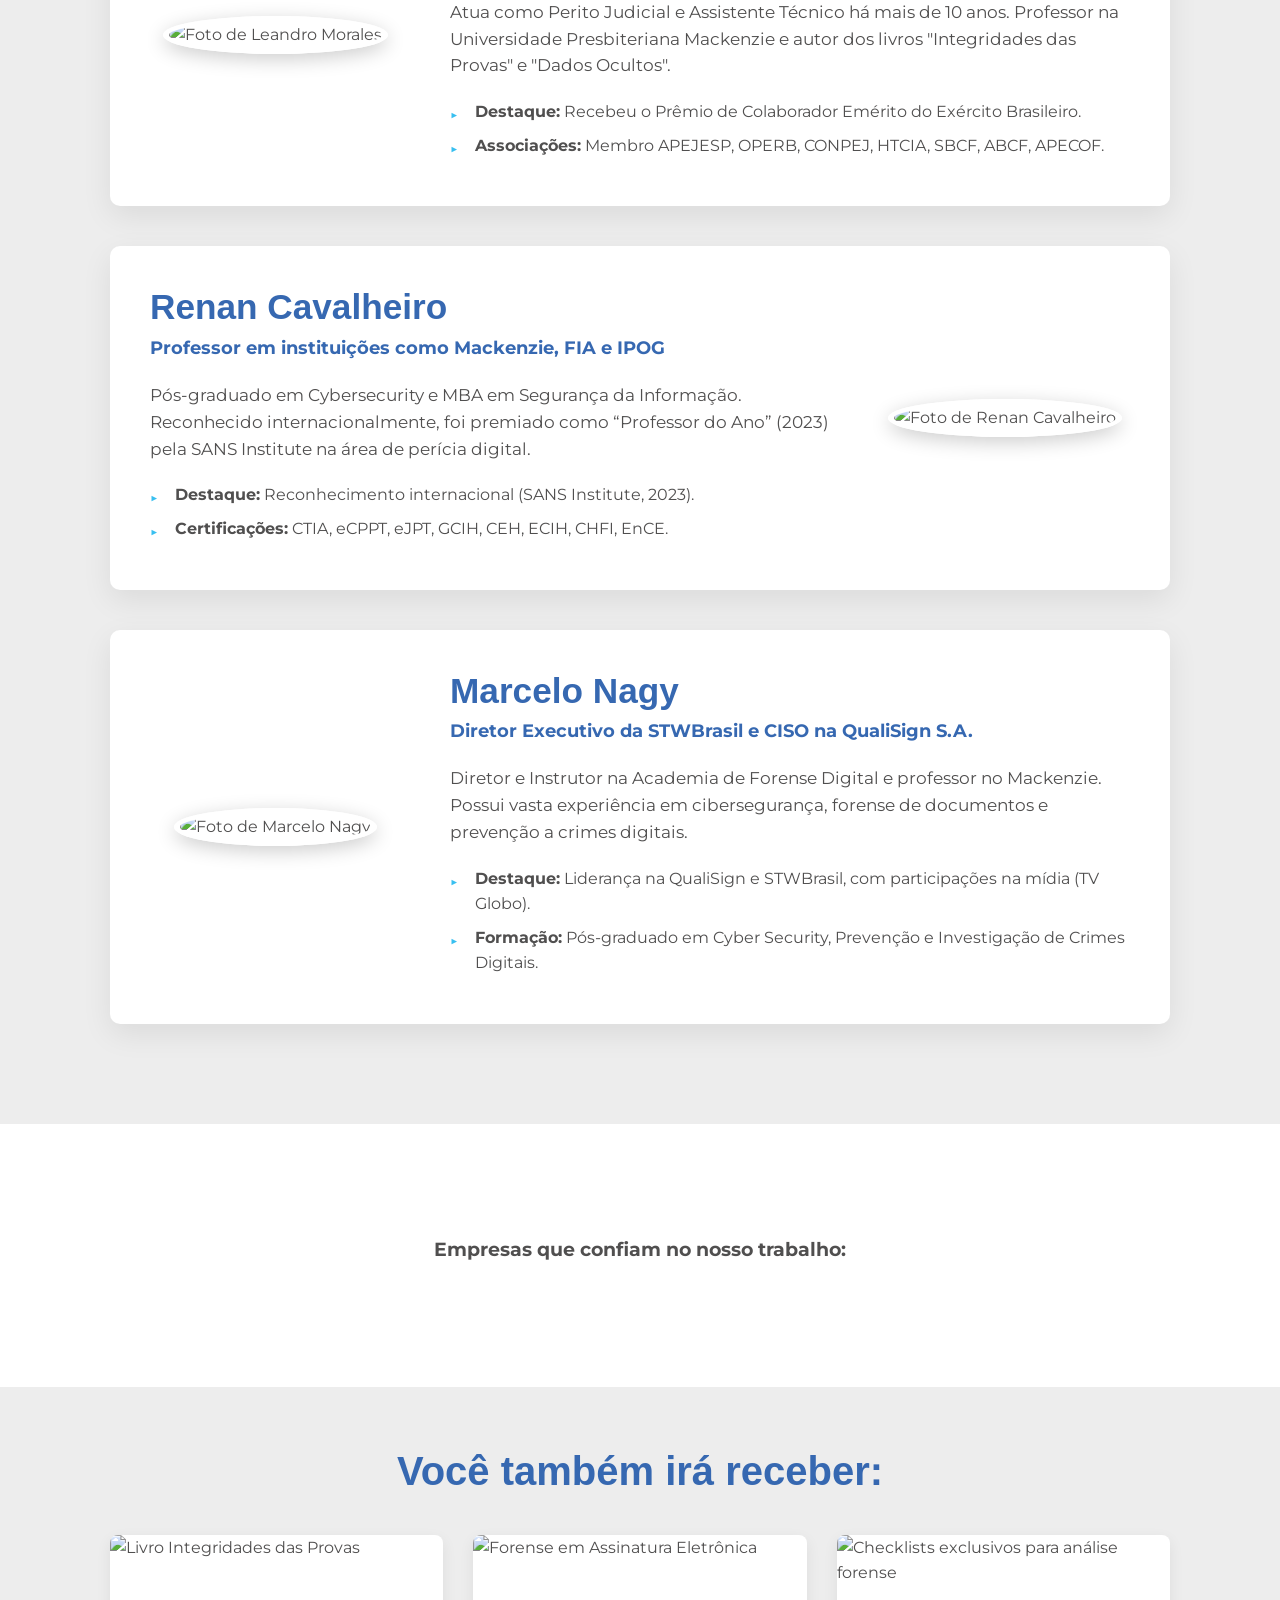
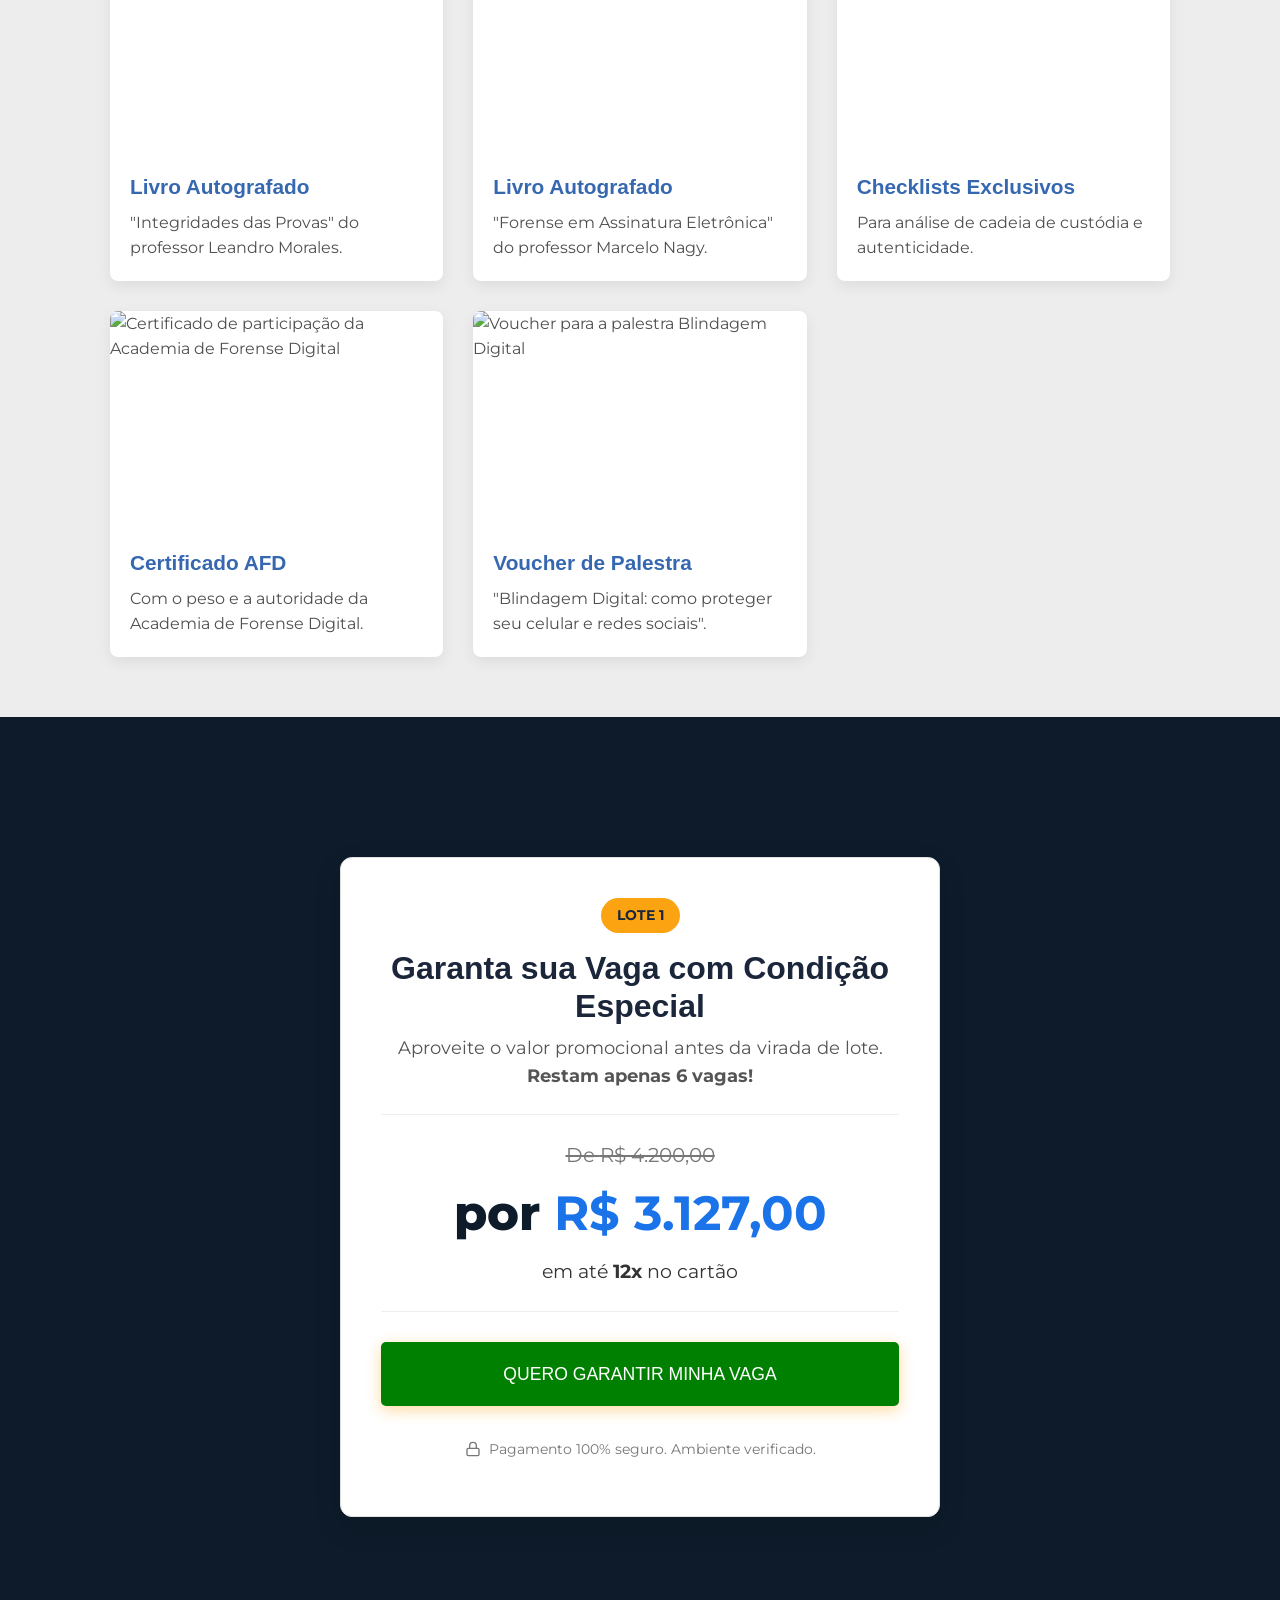
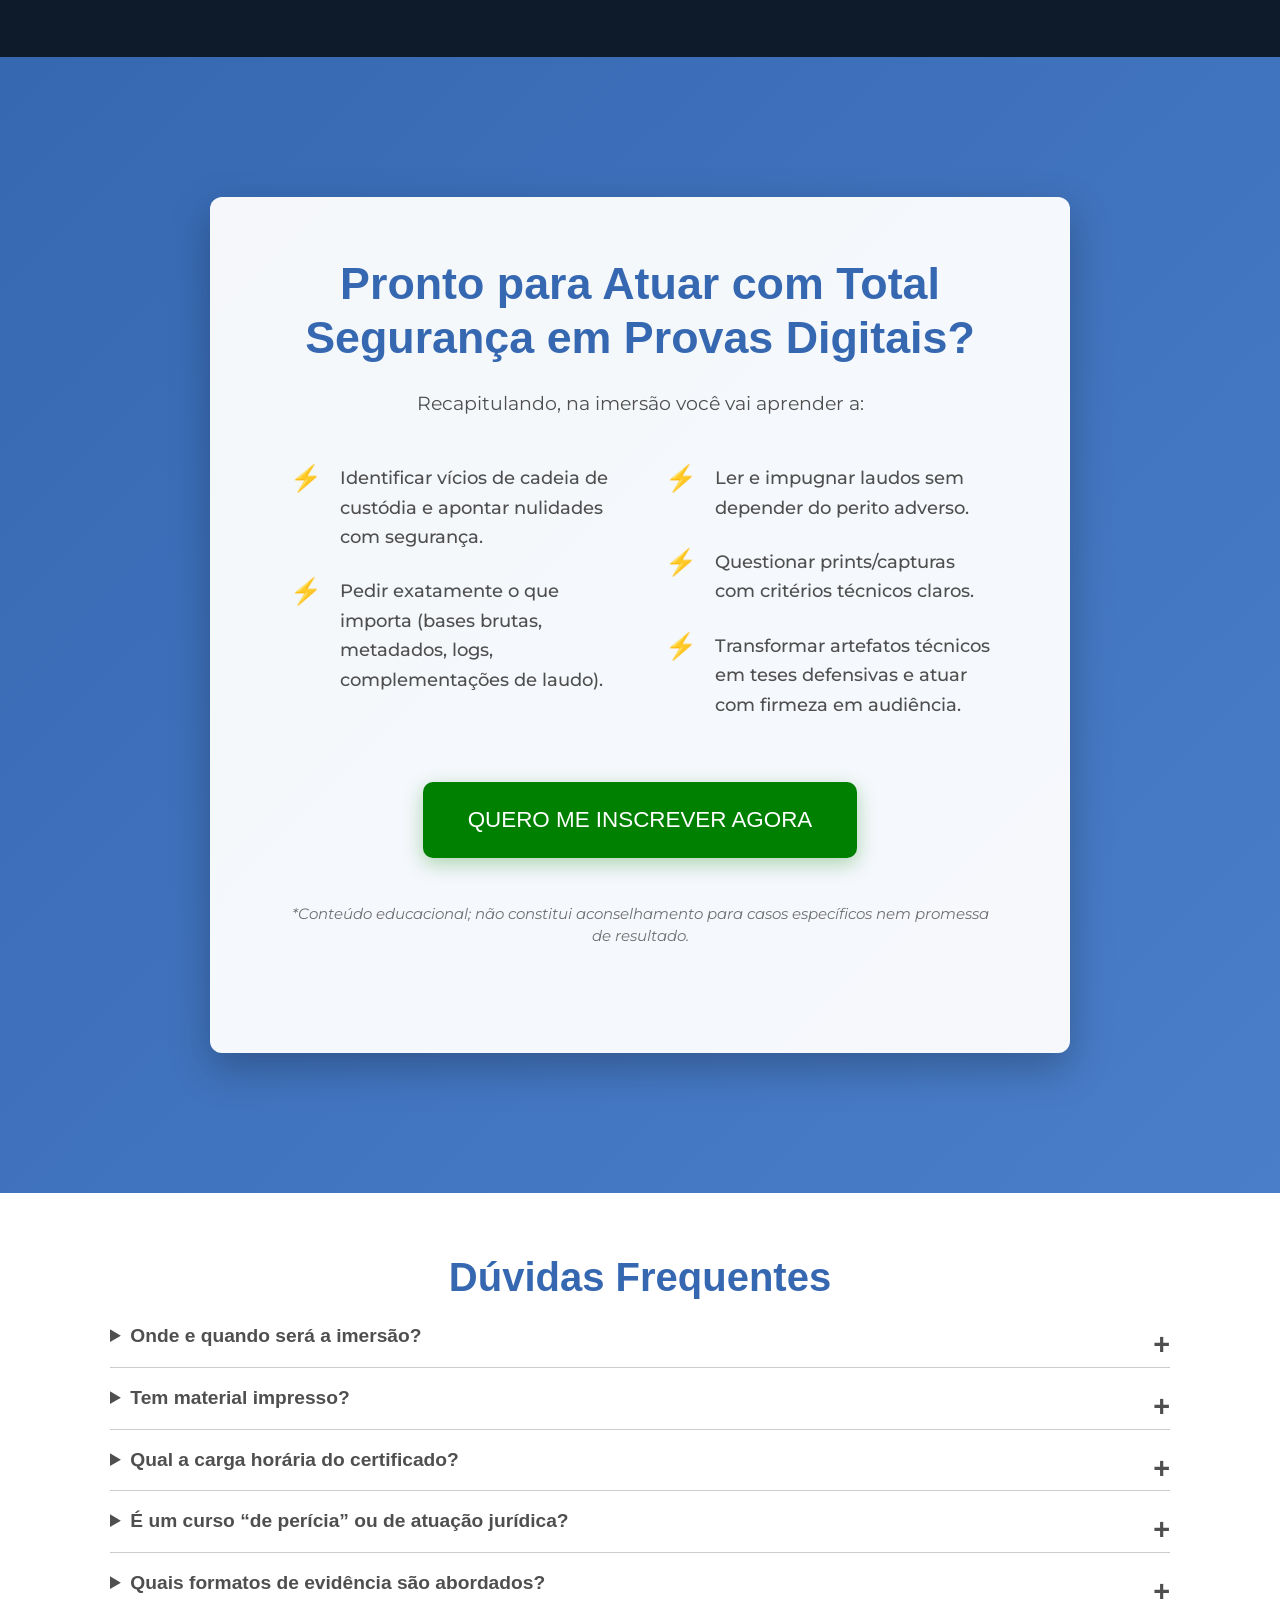
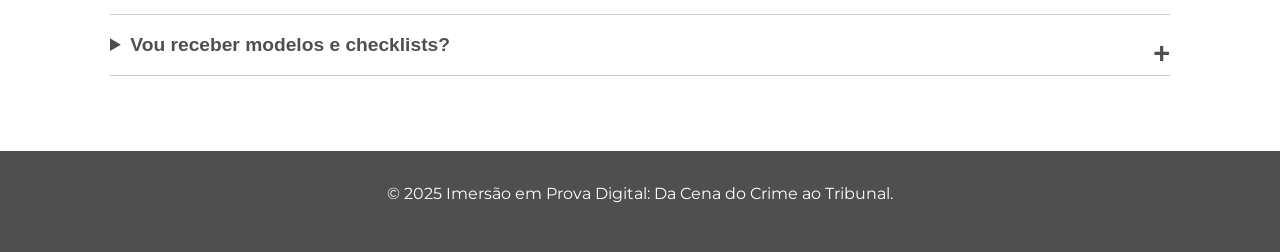
==== commit 477ee377: "first: commit ajustes" ====
--- a/index.html
+++ b/index.html
@@ -1045,6 +1045,101 @@
         .cta-final .recap-list li::before {
           font-size: 1.2rem;
         }
+      }
+
+      /* --- SEÇÃO DE PREÇO --- */
+      .pricing-section {
+        padding: 80px 0;
+        background-color: #0d1b2a; /* Cor de fundo escura para destaque */
+      }
+
+      .pricing-card {
+        max-width: 600px;
+        margin: 0 auto;
+        background-color: #ffffff;
+        border-radius: 12px;
+        padding: 40px;
+        box-shadow: 0 10px 30px rgba(0, 0, 0, 0.1);
+        text-align: center;
+        border: 1px solid #e0e0e0;
+      }
+
+      .pricing-header h2 {
+        font-size: 2rem; /* 32px */
+        font-weight: 700;
+        color: #1b263b;
+        margin-bottom: 8px;
+      }
+
+      .pricing-header p {
+        color: #555;
+        font-size: 1.1rem; /* 18px */
+        margin-bottom: 24px;
+      }
+
+      .lote-tag {
+        display: inline-block;
+        background-color: #fca311; /* Cor de destaque */
+        color: #1b263b;
+        font-weight: 700;
+        padding: 6px 16px;
+        border-radius: 20px;
+        text-transform: uppercase;
+        font-size: 0.9rem;
+        margin-bottom: 16px;
+      }
+
+      .price-details {
+        margin-bottom: 30px;
+        border-top: 1px solid #eee;
+        border-bottom: 1px solid #eee;
+        padding: 24px 0;
+      }
+
+      .old-price {
+        font-size: 1.25rem; /* 20px */
+        color: #777;
+        text-decoration: line-through;
+        margin: 0;
+      }
+
+      .new-price {
+        font-size: 3rem; /* 48px */
+        font-weight: 800;
+        color: #0d1b2a;
+        margin: 4px 0;
+      }
+
+      .new-price strong {
+        color: #1a73e8; /* Cor principal azul */
+      }
+
+      .installments-info {
+        font-size: 1.2rem; /* 19px */
+        color: #333;
+        margin: 0;
+      }
+
+      .pricing-card .cta-button {
+        width: 100%;
+        margin-bottom: 16px;
+        padding: 18px; /* Botão mais robusto */
+        font-size: 1.1rem;
+        box-shadow: 0 4px 15px rgba(252, 163, 17, 0.4); /* Sombra correspondente à cor */
+      }
+
+      .secure-info {
+        display: flex;
+        align-items: center;
+        justify-content: center;
+        gap: 8px;
+        color: #777;
+        font-size: 0.9rem;
+        margin-top: 16px;
+      }
+
+      .secure-info svg {
+        stroke: #777;
       }
     </style>
   </head>
@@ -1459,7 +1554,10 @@
 
           <div class="professor-destaque">
             <div class="professor-imagem">
-              <img src="https://academiadeforensedigital.com.br/wp-content/uploads/2025/09/leandro_socio.jpg" alt="Foto de Leandro Morales" />
+              <img
+                src="https://academiadeforensedigital.com.br/wp-content/uploads/2025/09/leandro_socio.jpg"
+                alt="Foto de Leandro Morales"
+              />
             </div>
             <div class="professor-info">
               <h3>Leandro Morales</h3>
@@ -1487,7 +1585,10 @@
 
           <div class="professor-destaque reverse">
             <div class="professor-imagem">
-              <img src="https://academiadeforensedigital.com.br/wp-content/uploads/2025/09/renan_socio.png" alt="Foto de Renan Cavalheiro" />
+              <img
+                src="https://academiadeforensedigital.com.br/wp-content/uploads/2025/09/renan_socio.png"
+                alt="Foto de Renan Cavalheiro"
+              />
             </div>
             <div class="professor-info">
               <h3>Renan Cavalheiro</h3>
@@ -1514,7 +1615,10 @@
 
           <div class="professor-destaque">
             <div class="professor-imagem">
-              <img src="https://academiadeforensedigital.com.br/wp-content/uploads/2025/09/Marcelo-Nagy_socio.webp" alt="Foto de Marcelo Nagy" />
+              <img
+                src="https://academiadeforensedigital.com.br/wp-content/uploads/2025/09/Marcelo-Nagy_socio.webp"
+                alt="Foto de Marcelo Nagy"
+              />
             </div>
             <div class="professor-info">
               <h3>Marcelo Nagy</h3>
@@ -1553,10 +1657,30 @@
                     alt=""
                   />
                 </li>
-                <li><img src="https://academiadeforensedigital.com.br/wp-content/uploads/2025/06/ficcoce.png" alt="" /></li>
-                <li><img src="https://academiadeforensedigital.com.br/wp-content/uploads/2022/12/LOGOSMPMG-E-AFD.jpg" alt="" /></li>
-                <li><img src="https://academiadeforensedigital.com.br/wp-content/uploads/2022/12/LOGOSMPMS-E-AFD.jpg" alt="" /></li>
-                <li><img src="https://academiadeforensedigital.com.br/wp-content/uploads/2022/12/LOGOSMPMT-E-AFD.jpg" alt="" /></li>
+                <li>
+                  <img
+                    src="https://academiadeforensedigital.com.br/wp-content/uploads/2025/06/ficcoce.png"
+                    alt=""
+                  />
+                </li>
+                <li>
+                  <img
+                    src="https://academiadeforensedigital.com.br/wp-content/uploads/2022/12/LOGOSMPMG-E-AFD.jpg"
+                    alt=""
+                  />
+                </li>
+                <li>
+                  <img
+                    src="https://academiadeforensedigital.com.br/wp-content/uploads/2022/12/LOGOSMPMS-E-AFD.jpg"
+                    alt=""
+                  />
+                </li>
+                <li>
+                  <img
+                    src="https://academiadeforensedigital.com.br/wp-content/uploads/2022/12/LOGOSMPMT-E-AFD.jpg"
+                    alt=""
+                  />
+                </li>
                 <li>
                   <img
                     src="https://academiadeforensedigital.com.br/wp-content/uploads/2022/12/LOGOSPOLICIA-FORENSE-CEARA-E-AFD.jpg"
@@ -1564,20 +1688,52 @@
                   />
                 </li>
                 <li>
-                  <img src="https://academiadeforensedigital.com.br/wp-content/uploads/2022/12/LOGOSSABESP-E-AFD.jpg" alt="" />
-                </li>
-                <li>
-                  <img src="https://academiadeforensedigital.com.br/wp-content/uploads/2022/12/LOGOSSERPRO-E-AFD.jpg" alt="" />
-                </li>
-                <li><img src="https://academiadeforensedigital.com.br/wp-content/uploads/2024/02/Mercado-Livre.webp" alt="" /></li>
-                <li>
-                  <img src="https://academiadeforensedigital.com.br/wp-content/uploads/2024/04/MPDFT.png" alt="" />
-                </li>
-                <li><img src="https://academiadeforensedigital.com.br/wp-content/uploads/2024/04/MPMA.png" alt="" /></li>
-                <li><img src="https://academiadeforensedigital.com.br/wp-content/uploads/2024/02/SEAP-BA.jpg" alt="" /></li>
-                <li><img src="https://academiadeforensedigital.com.br/wp-content/uploads/2024/04/stf.png" alt="" /></li>
-                <li>
-                  <img src="https://academiadeforensedigital.com.br/wp-content/uploads/2024/02/TRE-MA-e1707237682772.jpg" alt="" />
+                  <img
+                    src="https://academiadeforensedigital.com.br/wp-content/uploads/2022/12/LOGOSSABESP-E-AFD.jpg"
+                    alt=""
+                  />
+                </li>
+                <li>
+                  <img
+                    src="https://academiadeforensedigital.com.br/wp-content/uploads/2022/12/LOGOSSERPRO-E-AFD.jpg"
+                    alt=""
+                  />
+                </li>
+                <li>
+                  <img
+                    src="https://academiadeforensedigital.com.br/wp-content/uploads/2024/02/Mercado-Livre.webp"
+                    alt=""
+                  />
+                </li>
+                <li>
+                  <img
+                    src="https://academiadeforensedigital.com.br/wp-content/uploads/2024/04/MPDFT.png"
+                    alt=""
+                  />
+                </li>
+                <li>
+                  <img
+                    src="https://academiadeforensedigital.com.br/wp-content/uploads/2024/04/MPMA.png"
+                    alt=""
+                  />
+                </li>
+                <li>
+                  <img
+                    src="https://academiadeforensedigital.com.br/wp-content/uploads/2024/02/SEAP-BA.jpg"
+                    alt=""
+                  />
+                </li>
+                <li>
+                  <img
+                    src="https://academiadeforensedigital.com.br/wp-content/uploads/2024/04/stf.png"
+                    alt=""
+                  />
+                </li>
+                <li>
+                  <img
+                    src="https://academiadeforensedigital.com.br/wp-content/uploads/2024/02/TRE-MA-e1707237682772.jpg"
+                    alt=""
+                  />
                 </li>
               </ul>
             </div>
@@ -1644,6 +1800,56 @@
                 </p>
               </div>
             </div>
+          </div>
+        </div>
+      </section>
+
+      <section id="inscricao" class="pricing-section">
+        <div class="container">
+          <div class="pricing-card">
+            <div class="pricing-header">
+              <span class="lote-tag">LOTE 1</span>
+              <h2>Garanta sua Vaga com Condição Especial</h2>
+              <p>
+                Aproveite o valor promocional antes da virada de lote.
+                <strong>Restam apenas 6 vagas!</strong>
+              </p>
+            </div>
+
+            <div class="price-details">
+              <p class="old-price">De <s>R$ 4.200,00</s></p>
+              <p class="new-price">por <strong>R$ 3.127,00</strong></p>
+              <p class="installments-info">
+                em até <strong>12x</strong> no cartão
+              </p>
+            </div>
+
+            <a
+              href="https://checkout.academiadeforensedigital.com.br/pay/imersao-em-prova-digital"
+              target="_blank"
+              rel="noopener noreferrer"
+              class="cta-button"
+            >
+              QUERO GARANTIR MINHA VAGA
+            </a>
+
+            <p class="secure-info">
+              <svg
+                xmlns="http://www.w3.org/2000/svg"
+                width="16"
+                height="16"
+                viewBox="0 0 24 24"
+                fill="none"
+                stroke="currentColor"
+                stroke-width="2"
+                stroke-linecap="round"
+                stroke-linejoin="round"
+              >
+                <rect x="3" y="11" width="18" height="11" rx="2" ry="2"></rect>
+                <path d="M7 11V7a5 5 0 0 1 10 0v4"></path>
+              </svg>
+              Pagamento 100% seguro. Ambiente verificado.
+            </p>
           </div>
         </div>
       </section>
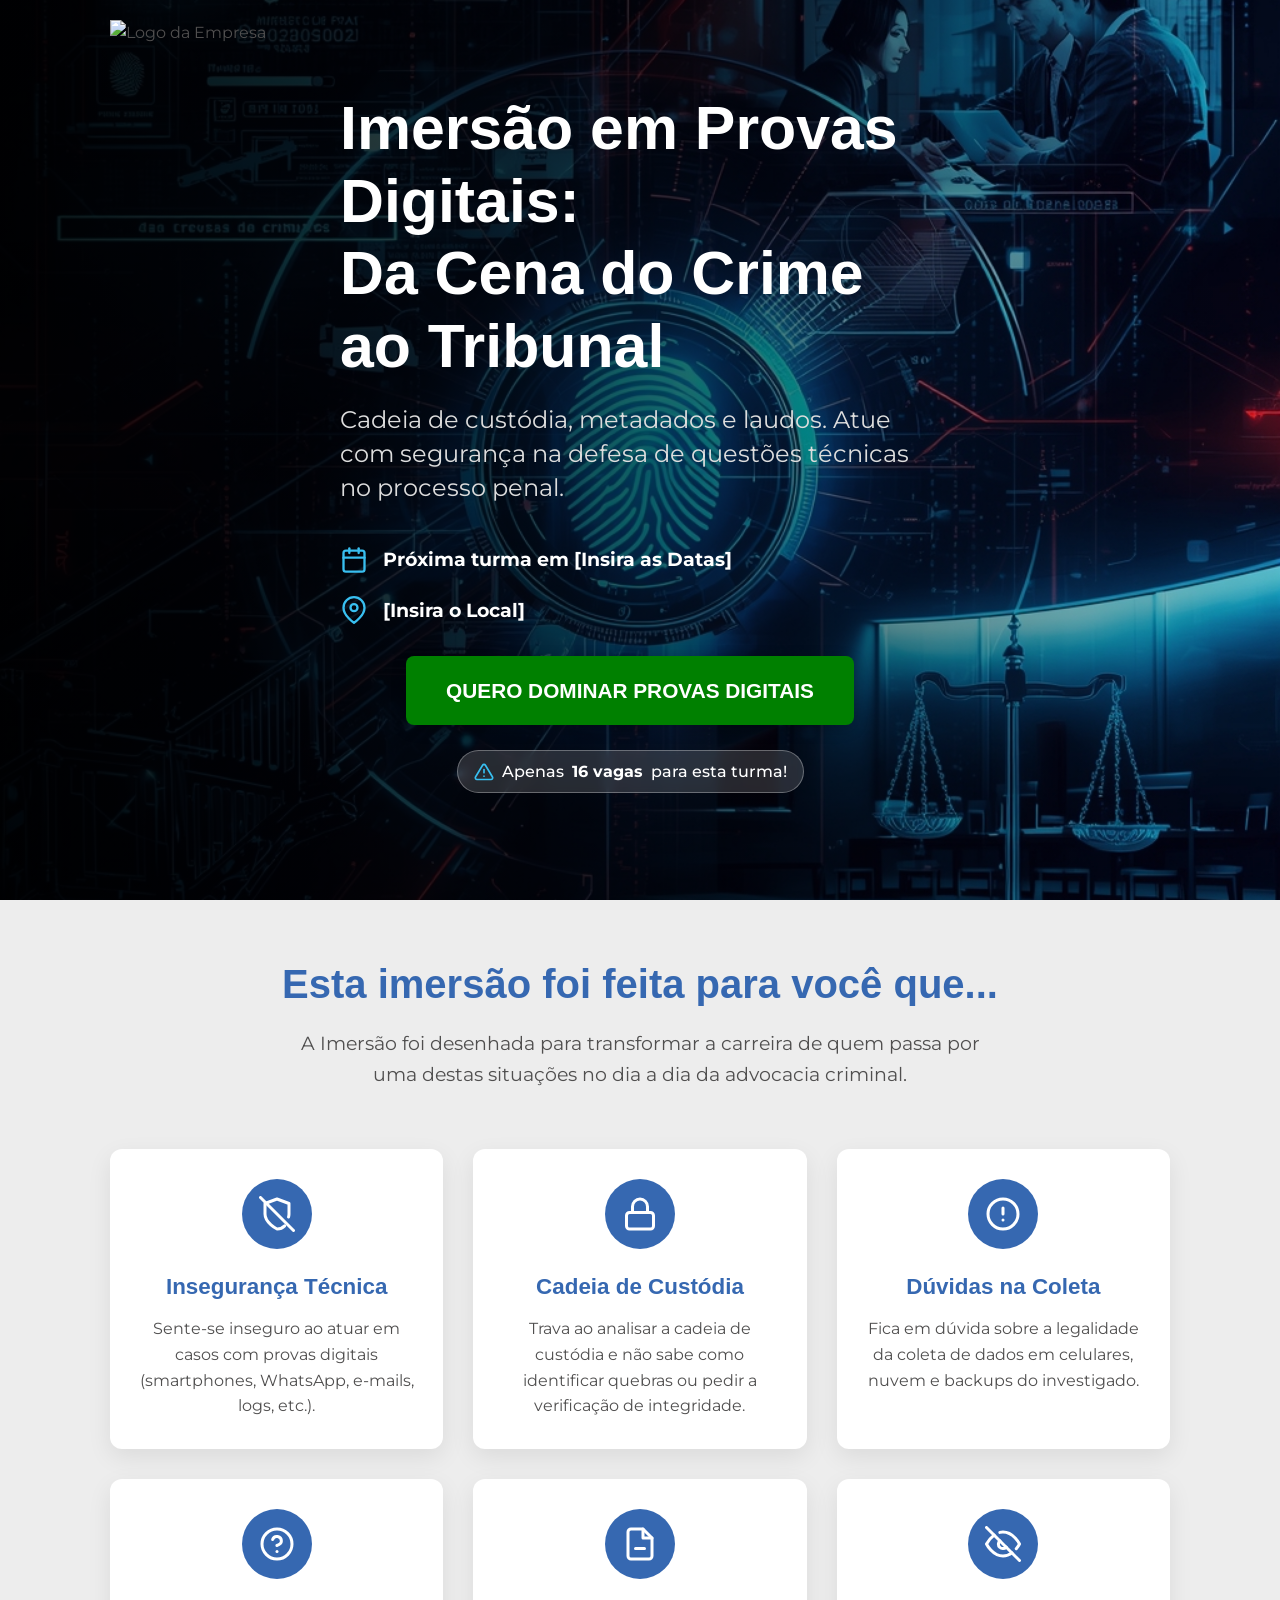
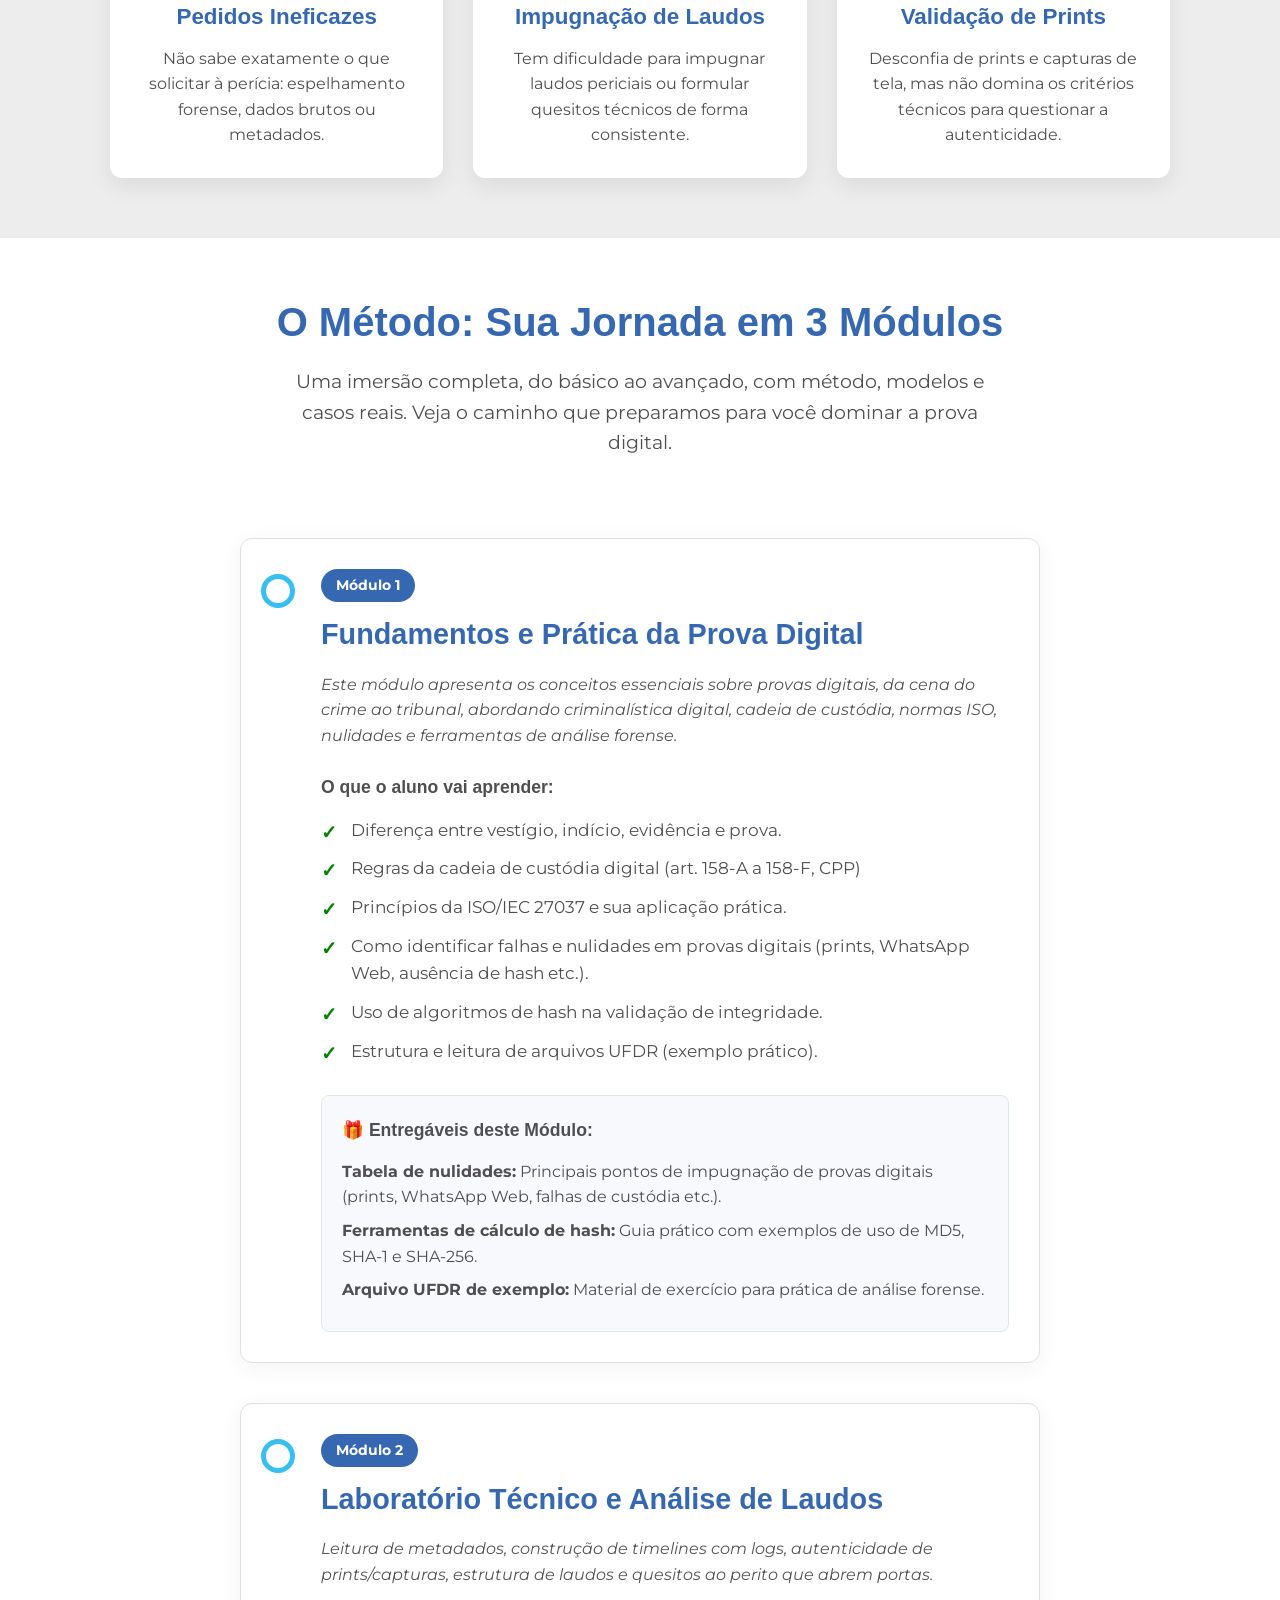
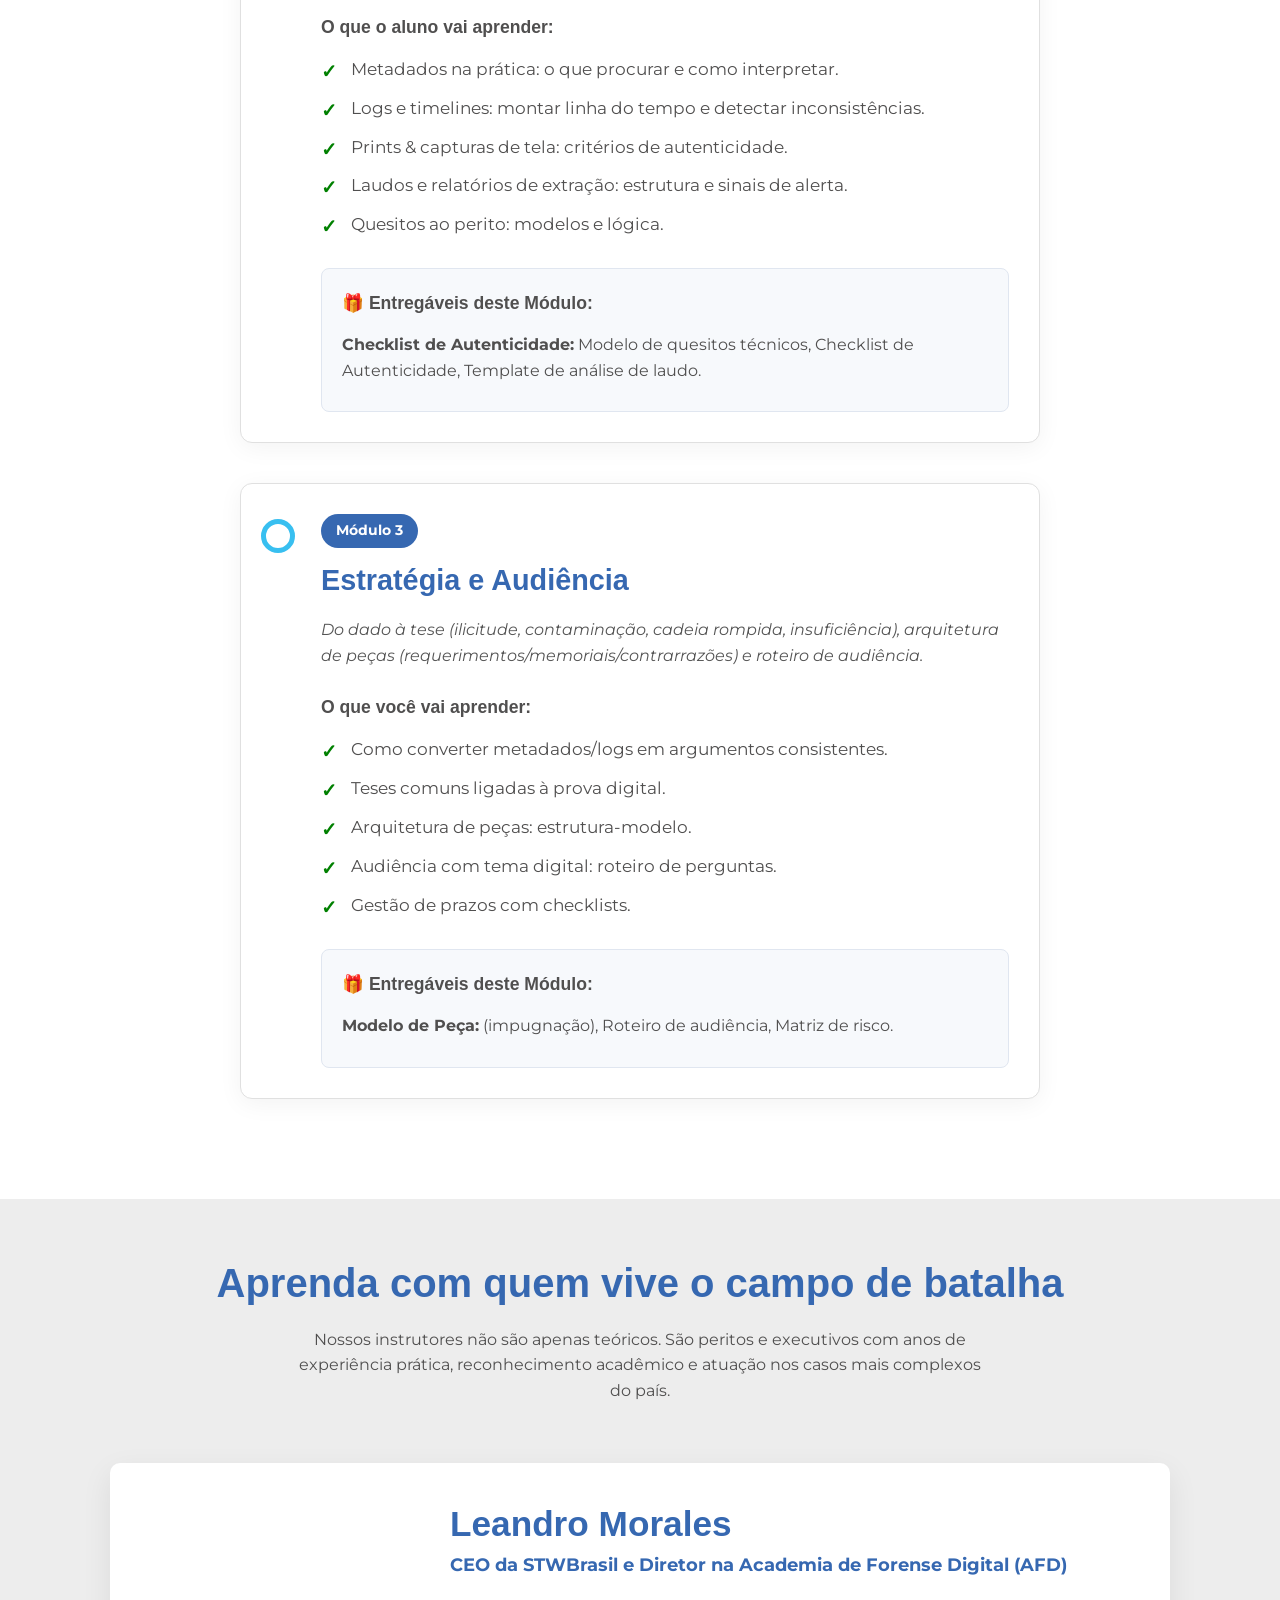
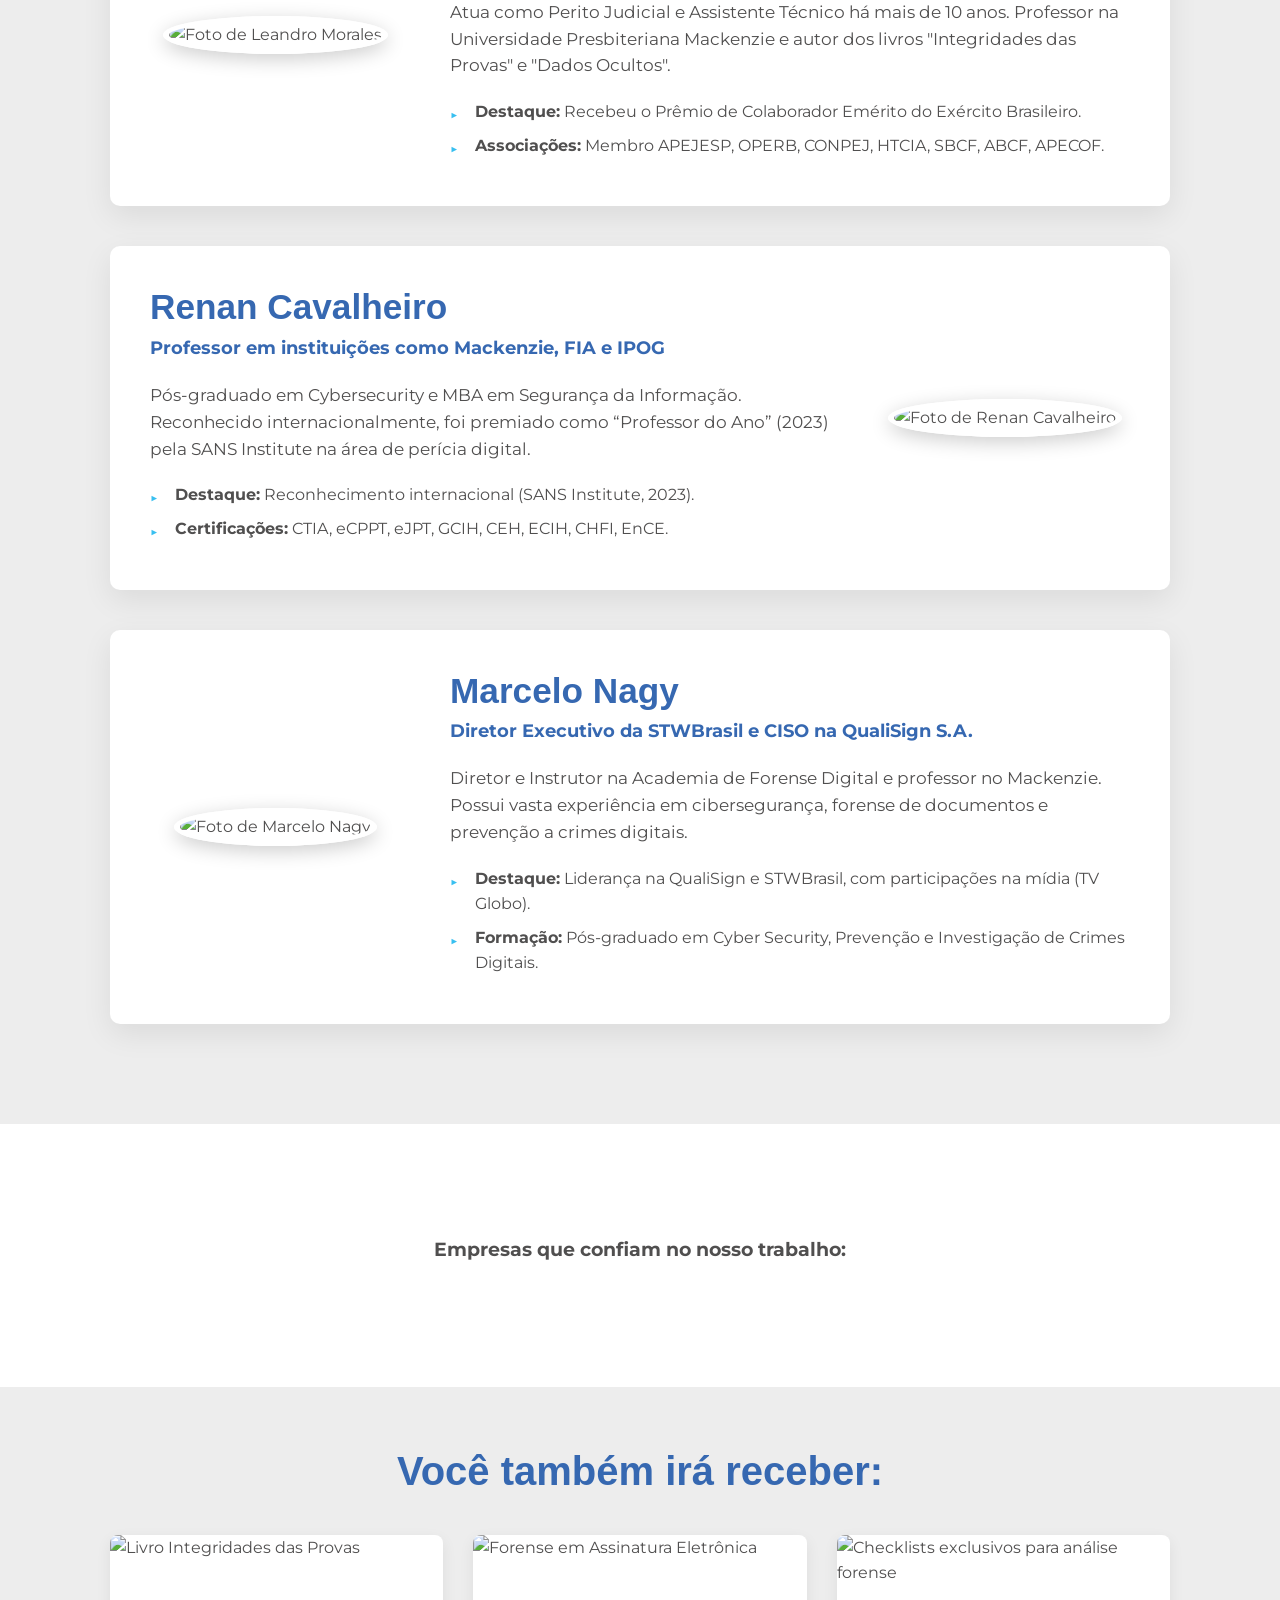
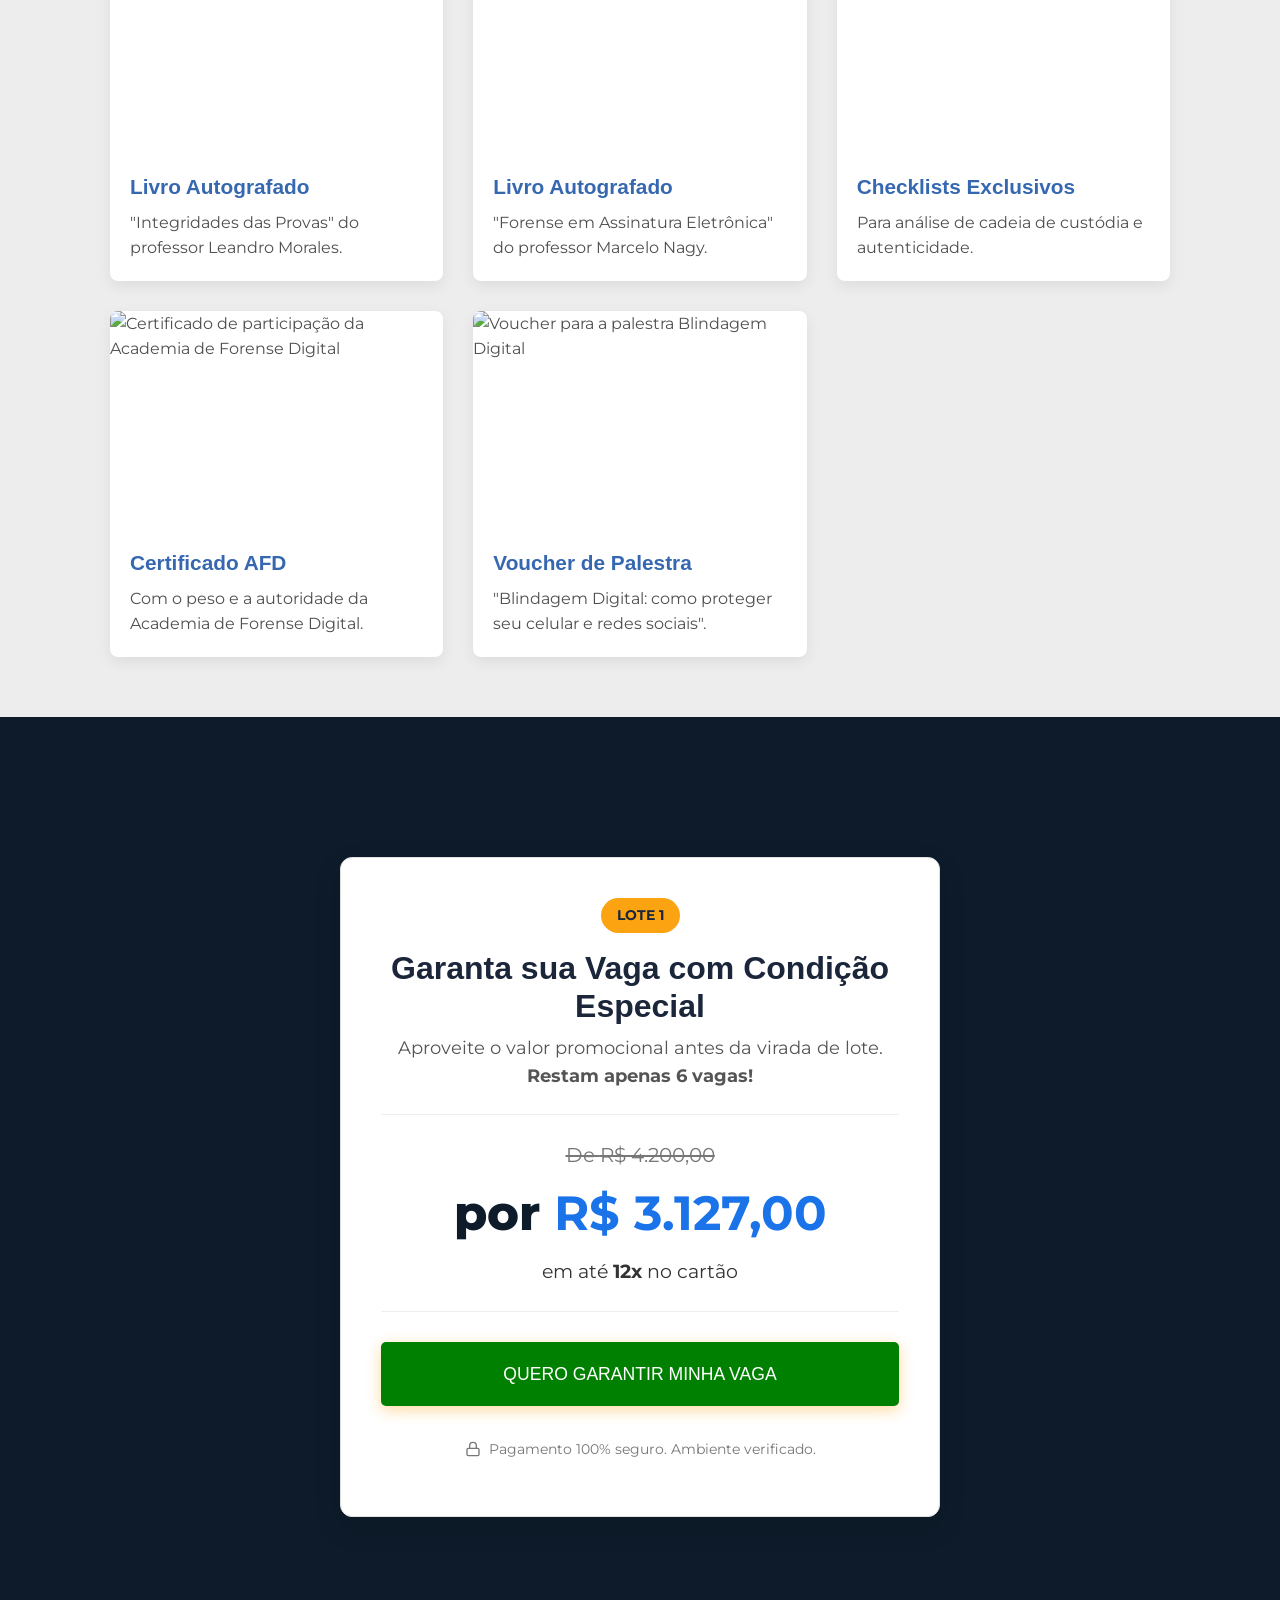
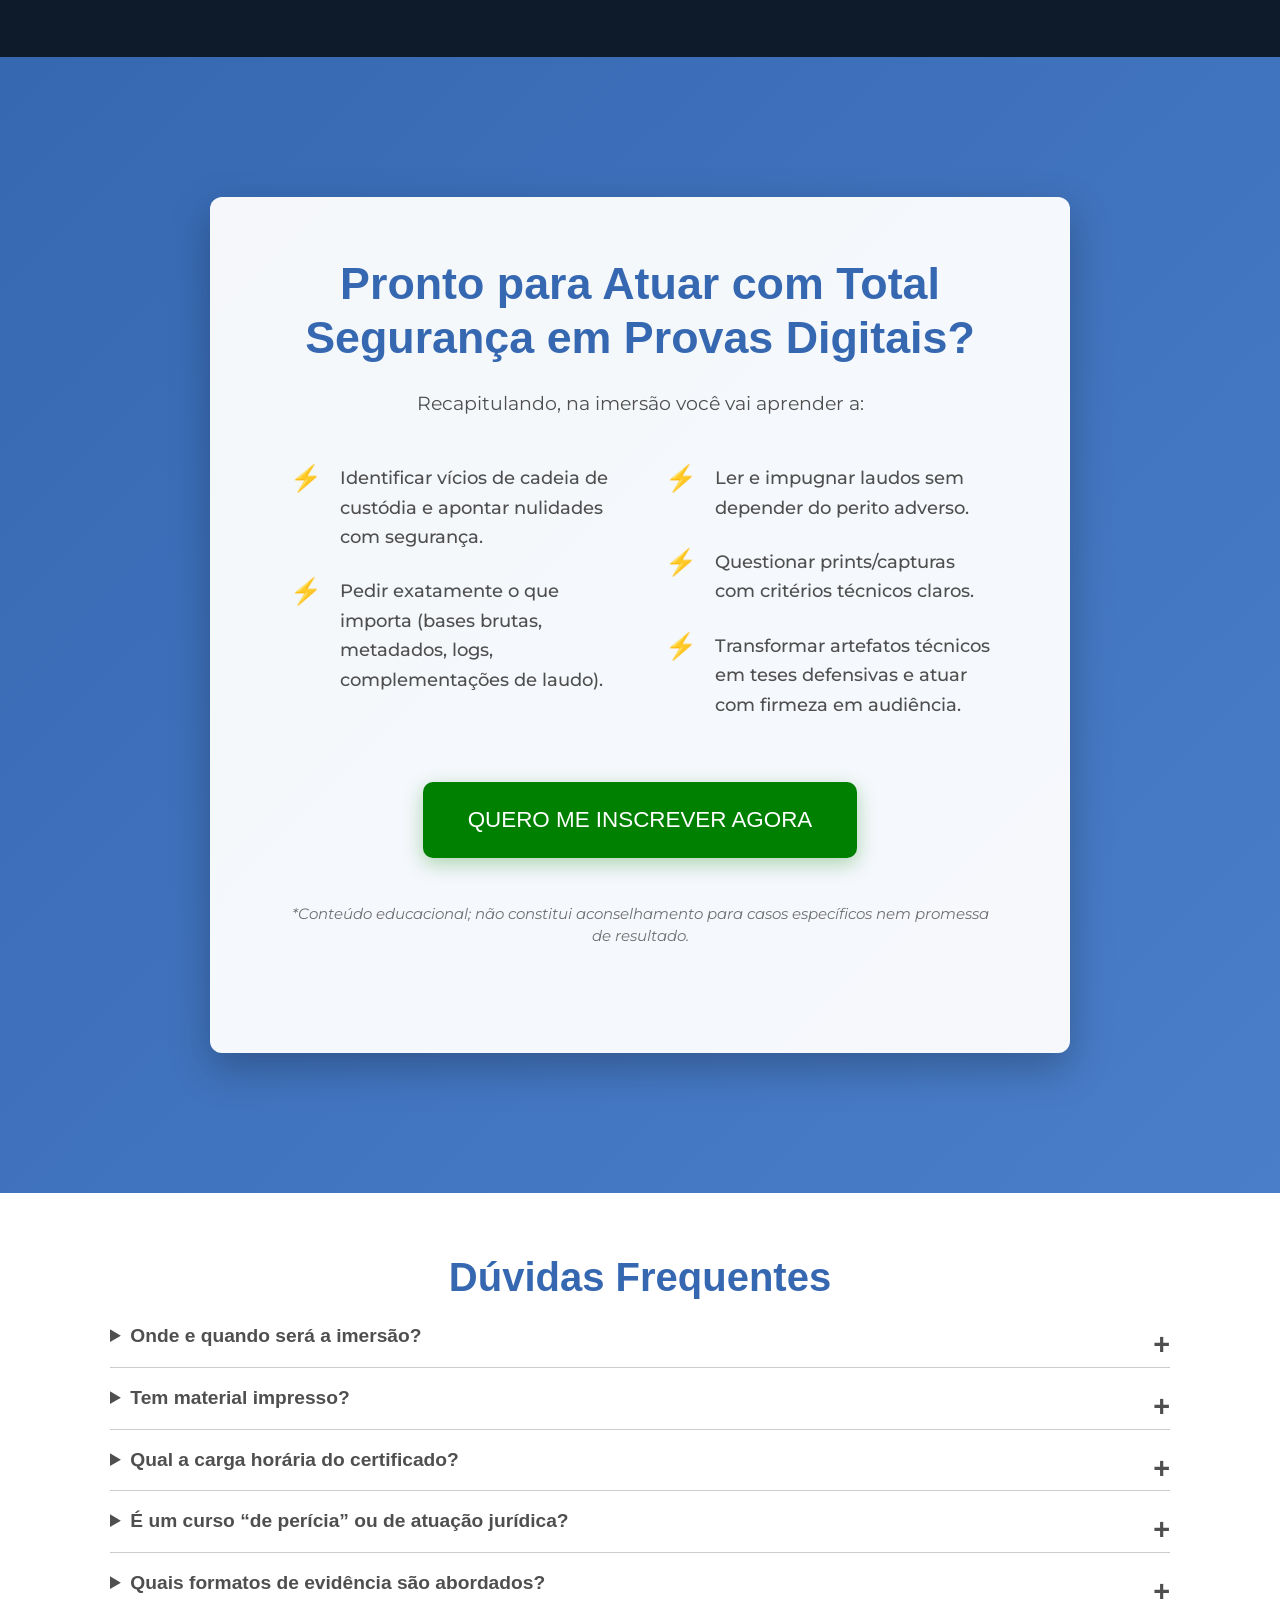
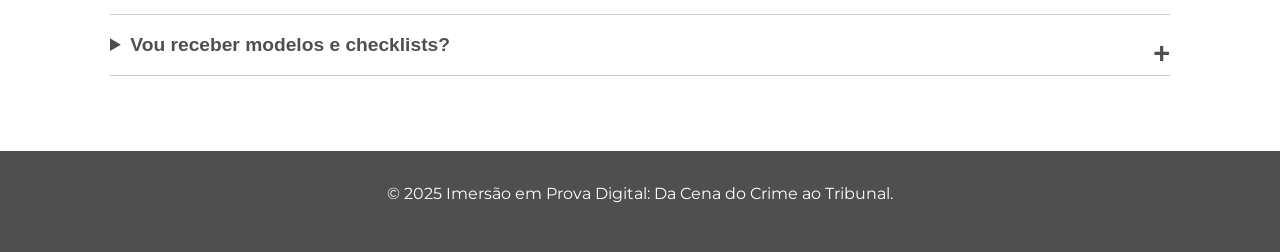
==== commit 0246de6a: "first: commit ajustes" ====
--- a/index.html
+++ b/index.html
@@ -136,7 +136,7 @@
         min-height: 100vh;
         color: var(--branco);
         background-color: #222;
-        background-image: url("https://academiadeforensedigital.com.br/wp-content/uploads/2025/09/bg_imersao_digital.jpg");
+        background-image: url("image/bg_imersao_digital.jpg");
         background-size: cover;
         background-position: center center;
         display: flex;
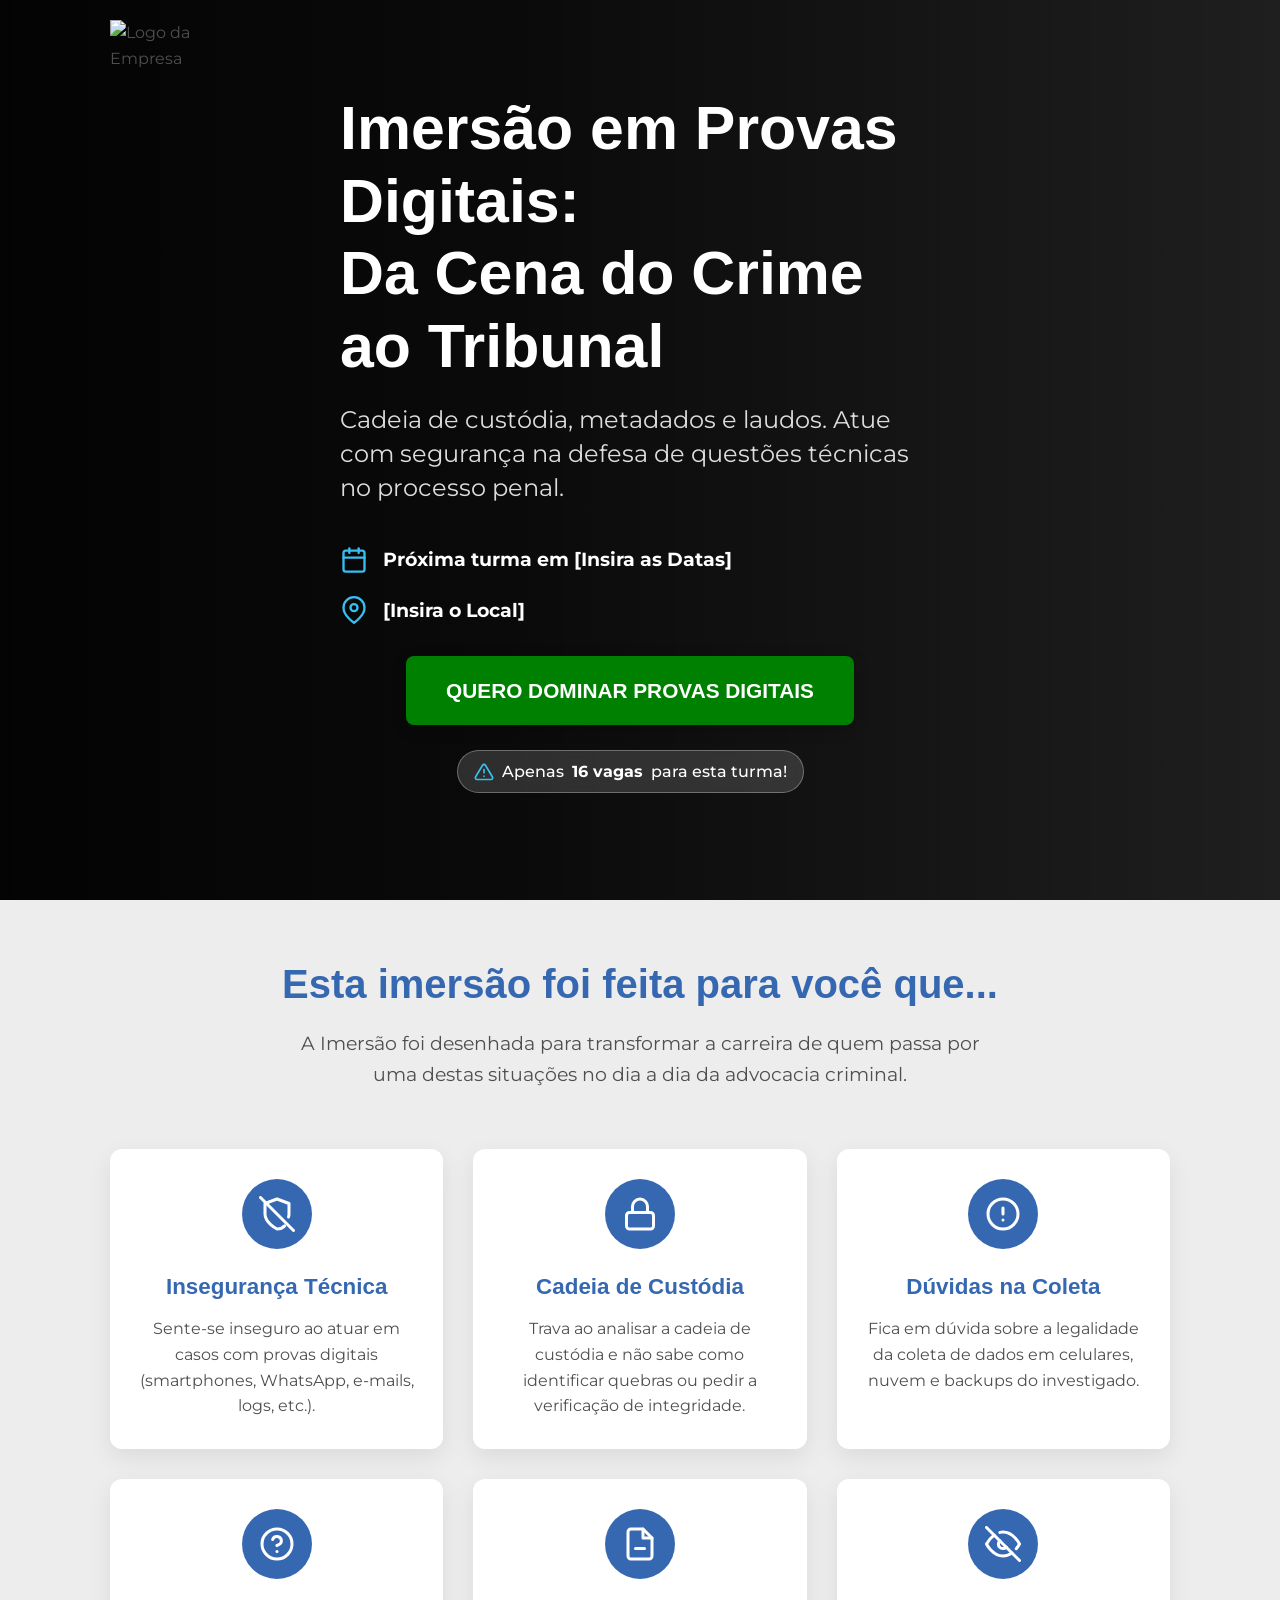
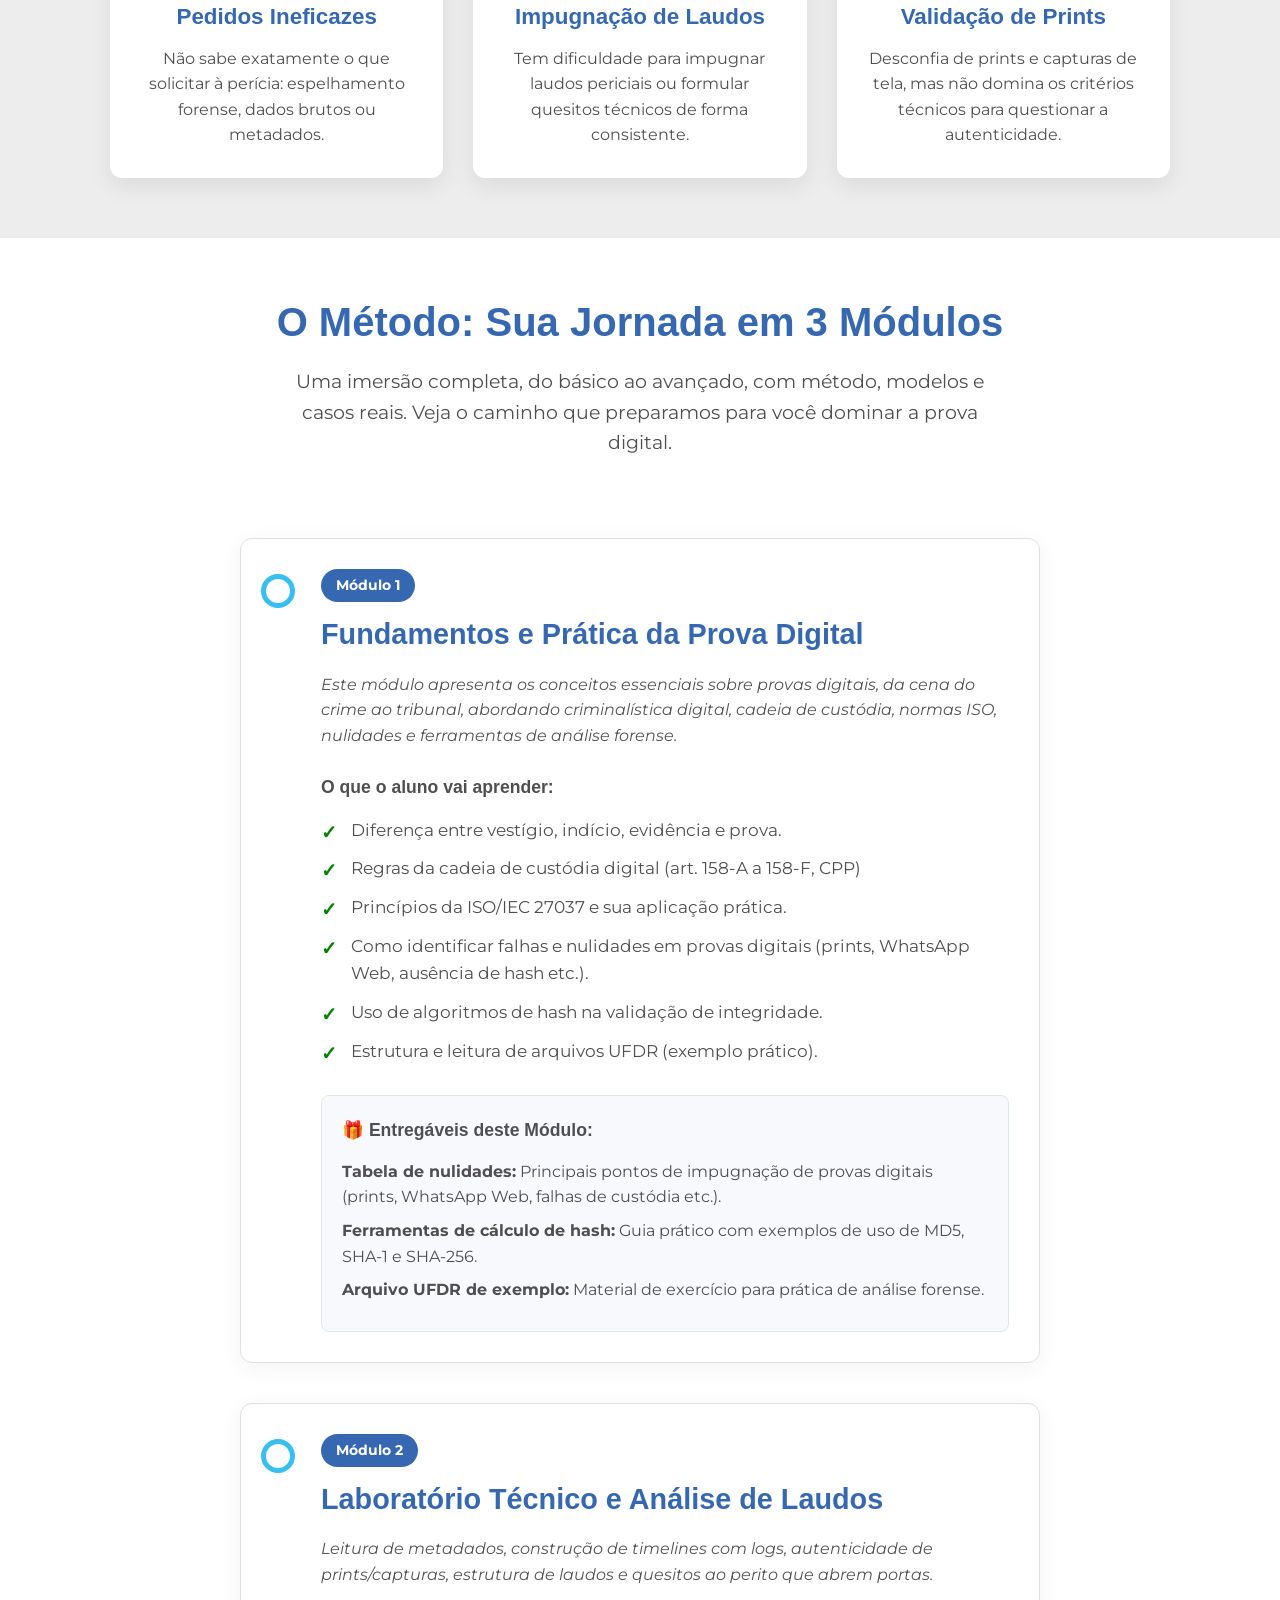
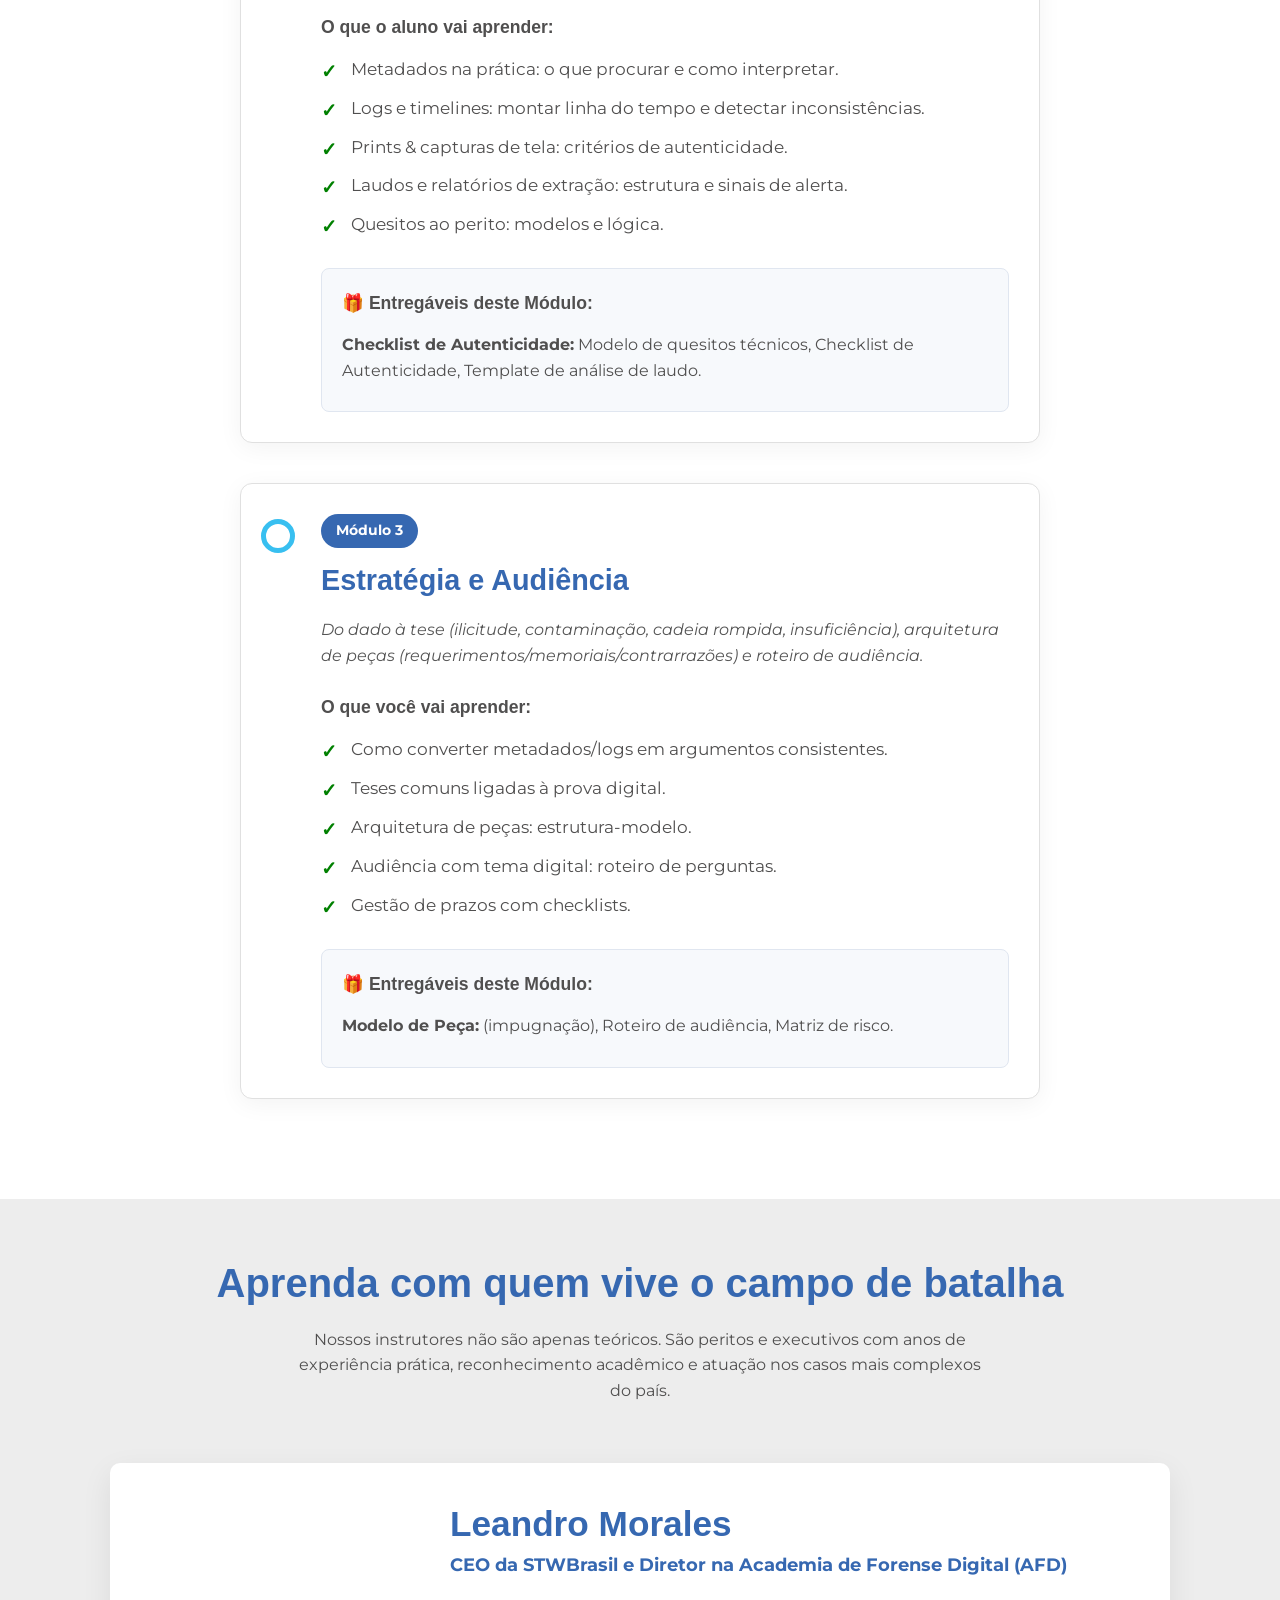
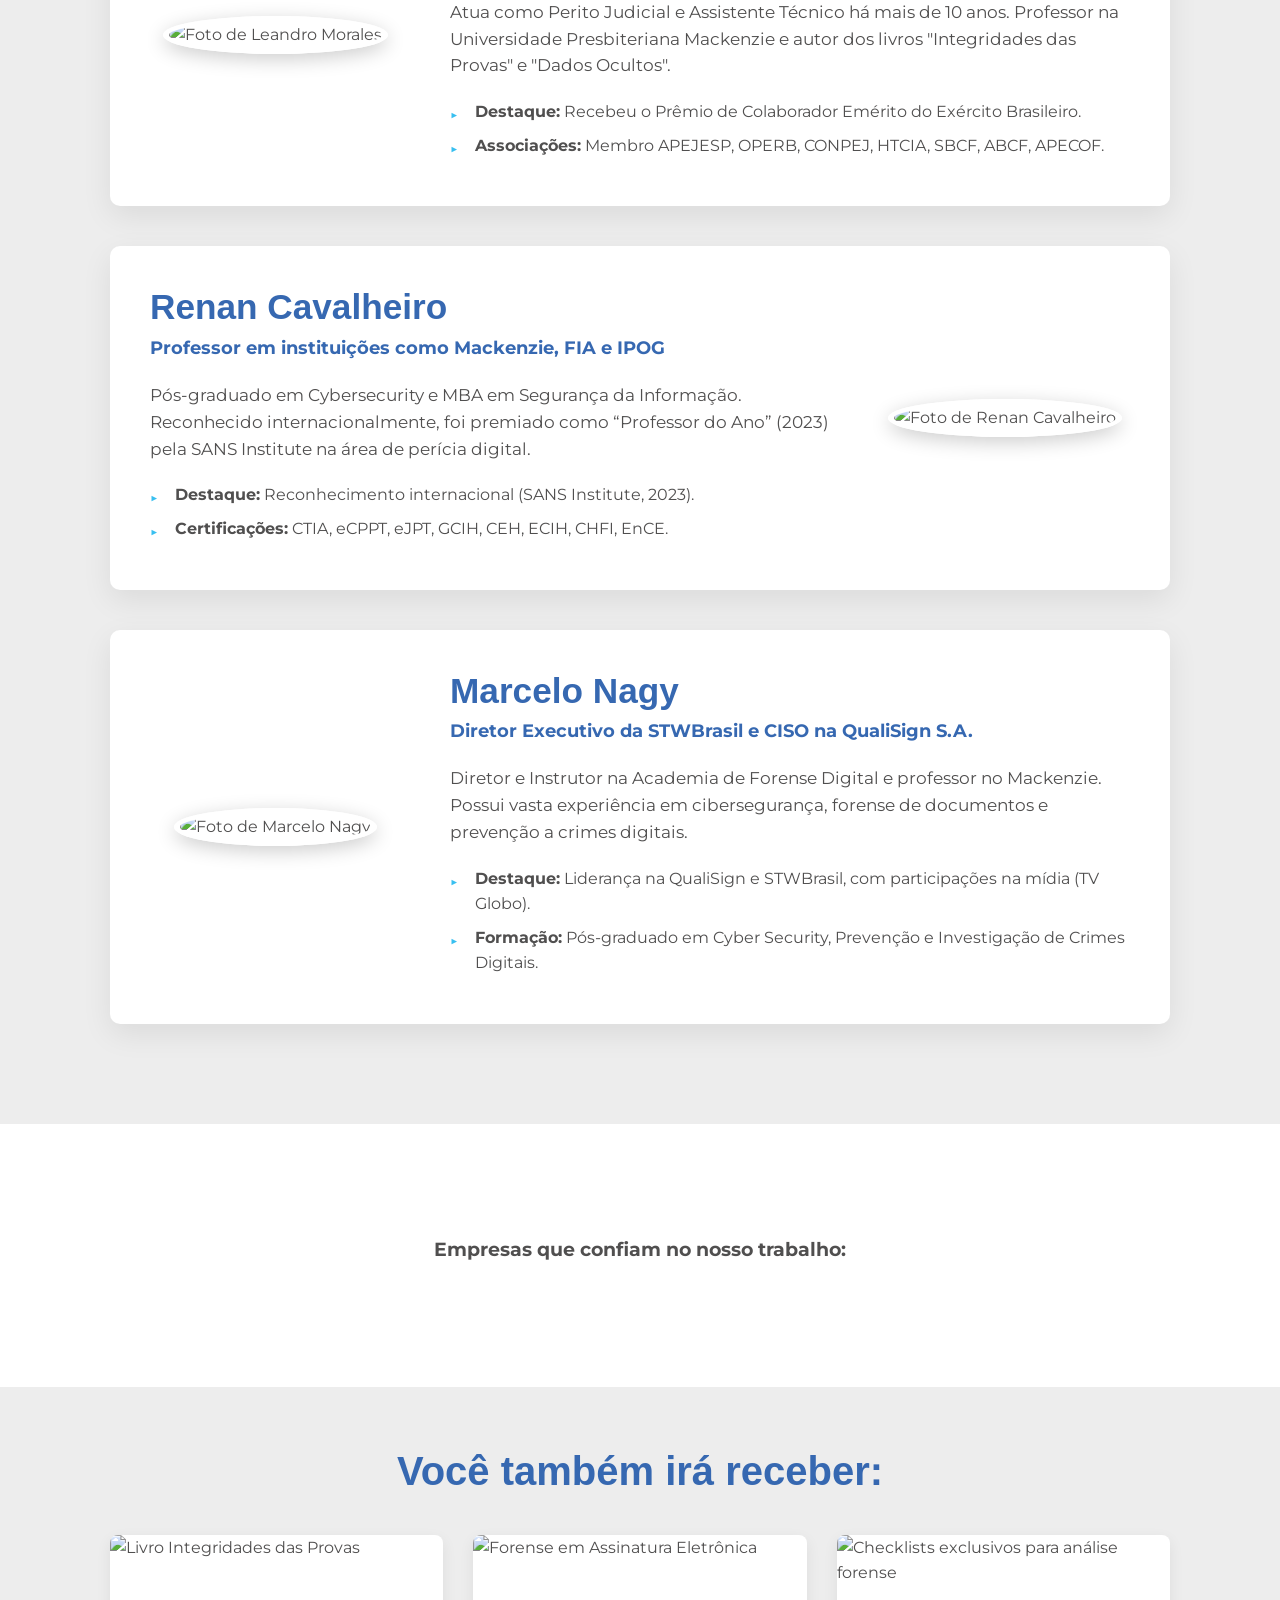
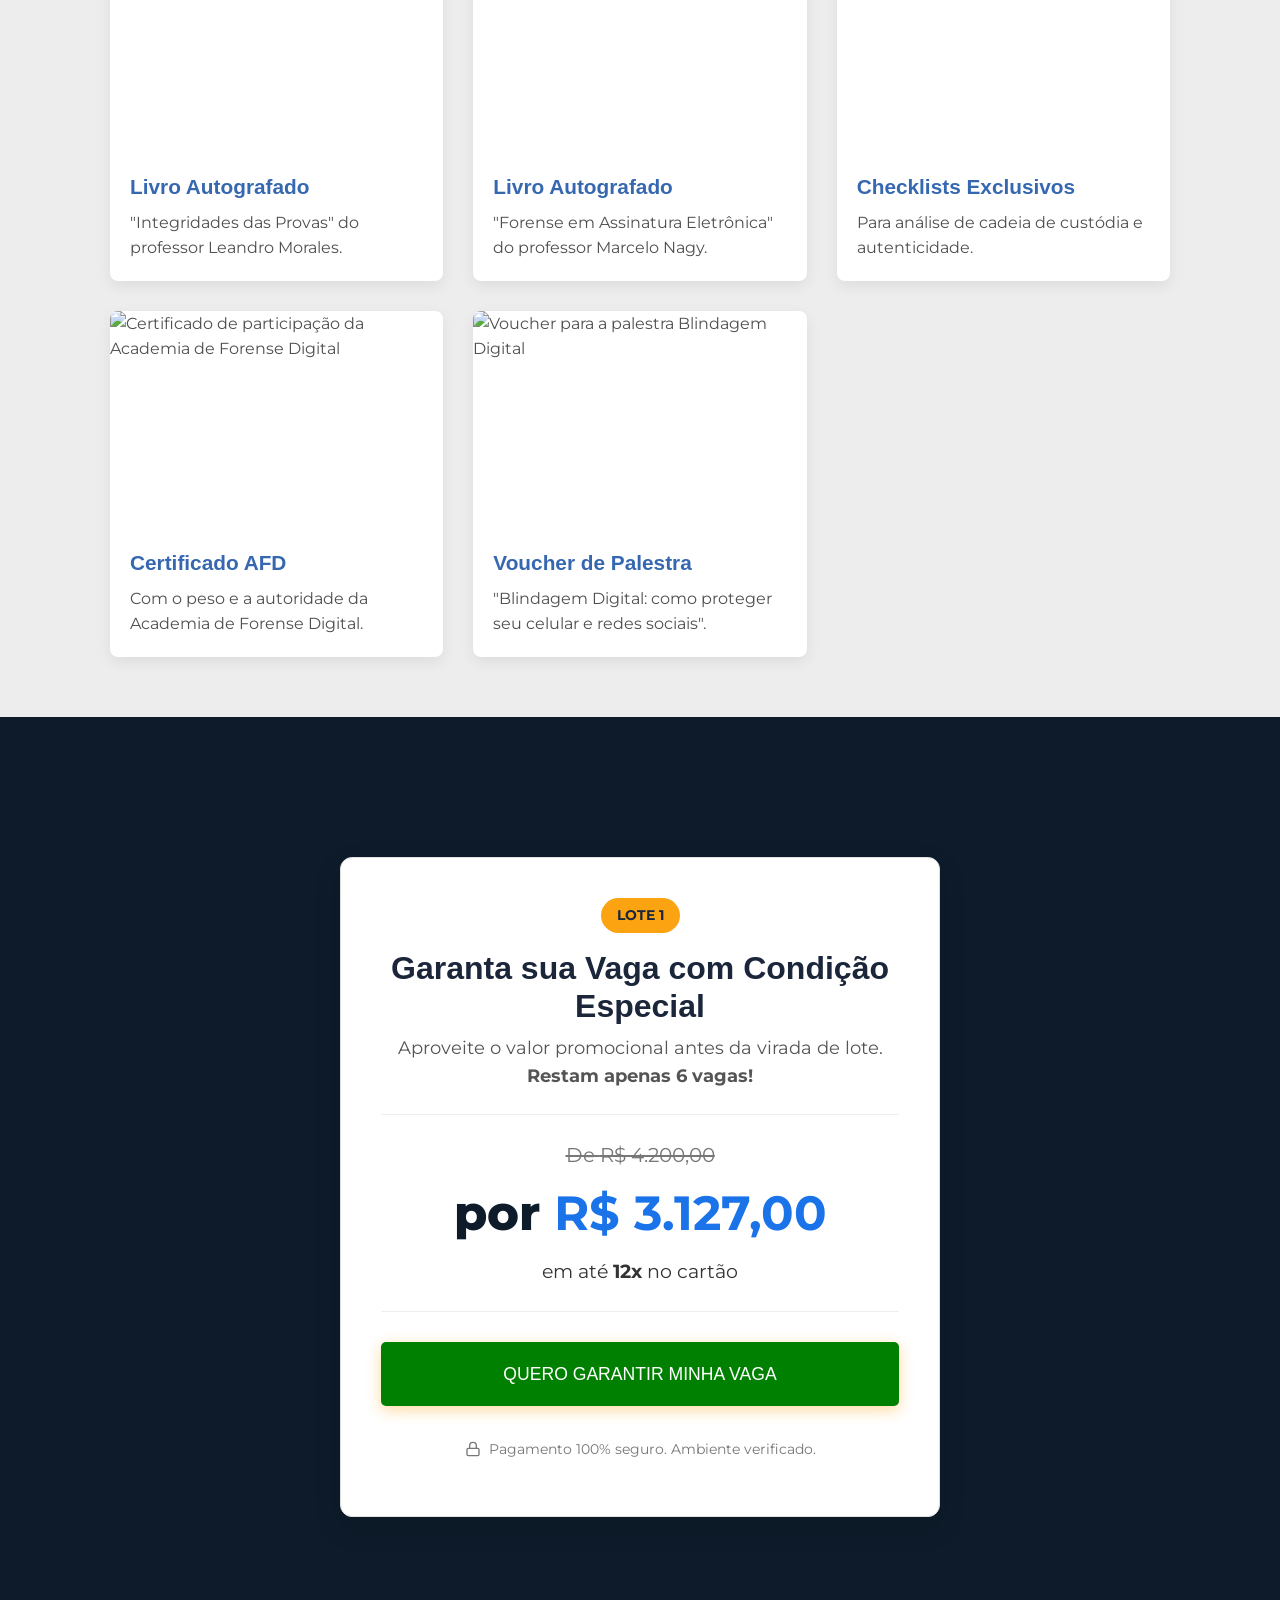
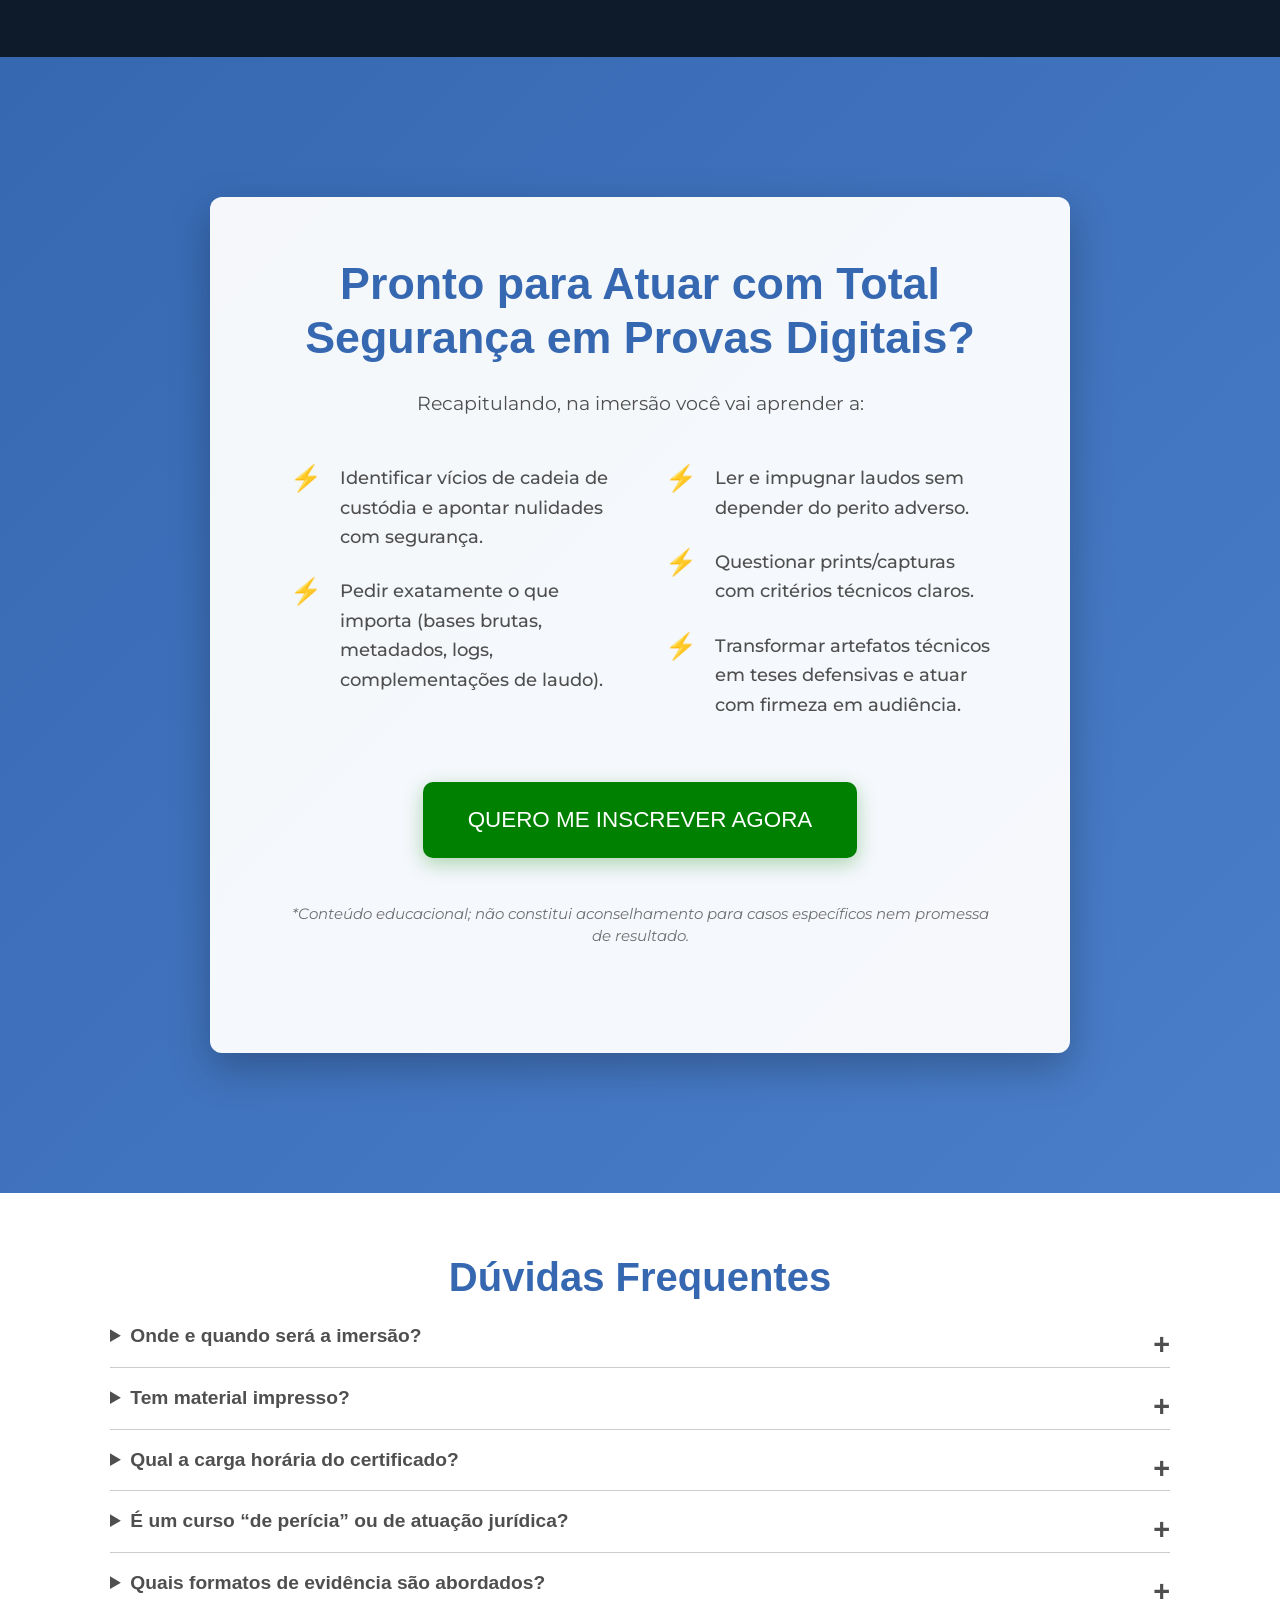
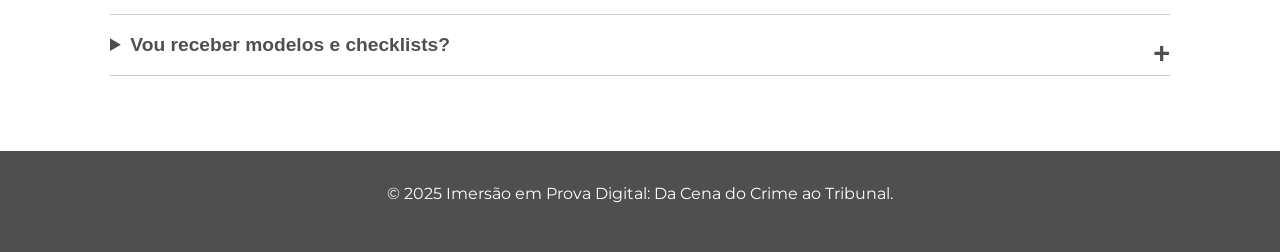
==== commit 0810bbda: "first: ajustes" ====
--- a/index.html
+++ b/index.html
@@ -7,19 +7,6 @@
     <style>
       /* --- RESET BÁSICO E CONFIGURAÇÃO DE FONTES --- */
       @import url("https://fonts.googleapis.com/css2?family=Montserrat:wght@400;700&display=swap");
-
-      :root {
-        --azul-principal: #3668b1;
-        --azul-destaque: #38bff0;
-        --verde-cta: #008000; /* Nova cor principal dos botões */
-        --verde-cta-hover: #006400; /* Nova cor para o efeito hover */
-        --cinza-texto: #504f4f;
-        --cinza-fundo: #ededed;
-        --branco: #ffffff;
-        --fonte-titulo: "Swis721", "Helvetica", "Arial", sans-serif;
-        --fonte-corpo: "Montserrat", sans-serif;
-      }
-
       * {
         margin: 0;
         padding: 0;
@@ -31,9 +18,9 @@
         scroll-behavior: smooth;
       }
       body {
-        font-family: var(--fonte-corpo);
-        color: var(--cinza-texto);
-        background-color: var(--branco);
+        font-family: "Montserrat", sans-serif;
+        color: #504f4f;
+        background-color: #ffffff;
         line-height: 1.6;
       }
       .container {
@@ -45,14 +32,14 @@
         width: 100%;
       }
       .bg-gray {
-        background-color: var(--cinza-fundo);
+        background-color: #ededed;
       }
       h1,
       h2,
       h3,
       h4 {
-        font-family: var(--fonte-titulo);
-        color: var(--azul-principal);
+        font-family: "Swis721", "Helvetica", "Arial", sans-serif;
+        color: #3668b1;
         line-height: 1.2;
         margin-bottom: 20px;
       }
@@ -69,9 +56,9 @@
 
       .cta-button {
         display: inline-block;
-        background-color: var(--verde-cta);
-        color: var(--branco);
-        font-family: var(--fonte-titulo);
+        background-color: #008000;
+        color: #ffffff;
+        font-family: "Swis721", "Helvetica", "Arial", sans-serif;
         font-size: 1.2rem;
         text-transform: uppercase;
         padding: 15px 35px;
@@ -84,8 +71,8 @@
         cursor: pointer;
       }
       .cta-button:hover {
-        background-color: var(--azul-destaque);
-        color: var(--branco); /* Garantir legibilidade */
+        background-color: #38bff0;
+        color: #ffffff;
         transform: translateY(-3px);
       }
 
@@ -112,12 +99,13 @@
         align-items: center;
       }
       .header-logo {
-        height: 100px;
+        width: 150px;
+        height: 150px;
       }
       .cta-button-header {
         display: inline-block;
-        background-color: var(--branco);
-        color: var(--azul-principal);
+        background-color: #ffffff;
+        color: #3668b1;
         padding: 10px 20px;
         border-radius: 5px;
         text-decoration: none;
@@ -125,8 +113,8 @@
         transition: all 0.3s;
       }
       .cta-button-header:hover {
-        background-color: var(--azul-destaque);
-        color: var(--branco);
+        background-color: #38bff0;
+        color: #ffffff;
         transform: translateY(-2px);
       }
       /* --- FIM DOS ESTILOS DO HEADER --- */
@@ -134,9 +122,9 @@
       .hero {
         position: relative;
         min-height: 100vh;
-        color: var(--branco);
+        color: #ffffff;
         background-color: #222;
-        background-image: url("image/bg_imersao_digital.jpg");
+        background-image: url("https://academiadeforensedigital.com.br/wp-content/uploads/2025/09/bg_imersao_digital.jpg");
         background-size: cover;
         background-position: center center;
         display: flex;
@@ -170,13 +158,13 @@
         padding-right: 20px;
       }
       .hero h1 {
-        color: var(--branco);
+        color: #ffffff;
         font-size: 3.8rem;
         line-height: 1.2;
         margin-bottom: 20px;
       }
       .hero h2 {
-        font-family: var(--fonte-corpo);
+        font-family: "Montserrat", sans-serif;
         color: #ddd;
         font-size: 1.5rem;
         font-weight: 400;
@@ -193,7 +181,7 @@
         text-align: center;
       }
       .hero-details p {
-        font-family: var(--fonte-corpo);
+        font-family: "Montserrat", sans-serif;
         font-size: 1.2rem;
         margin-bottom: 20px;
         display: flex;
@@ -203,21 +191,21 @@
       }
       .hero-details p svg {
         margin-right: 15px;
-        color: var(--azul-destaque);
+        color: #38bff0;
         width: 28px;
         height: 28px;
       }
       .hero .cta-button {
-        background-color: var(--verde-cta);
-        color: var(--branco);
+        background-color: #008000;
+        color: #ffffff;
         font-weight: 700;
         font-size: 1.3rem;
         padding: 18px 40px;
         border-radius: 8px;
       }
       .hero .cta-button:hover {
-        background-color: var(--azul-destaque);
-        color: var(--branco);
+        background-color: #38bff0;
+        color: #ffffff;
         transform: translateY(-5px) scale(1.05);
       }
 
@@ -240,7 +228,7 @@
       }
 
       .dor-card {
-        background-color: var(--branco);
+        background-color: #ffffff;
         padding: 30px 25px;
         border-radius: 12px;
         box-shadow: 0 8px 25px rgba(0, 0, 0, 0.08);
@@ -260,7 +248,7 @@
         width: 70px;
         height: 70px;
         border-radius: 50%;
-        background-color: var(--azul-principal);
+        background-color: #3668b1;
         display: flex;
         align-items: center;
         justify-content: center;
@@ -269,19 +257,19 @@
       }
 
       .dor-card:hover .dor-card-icon-wrapper {
-        background-color: var(--azul-destaque);
+        background-color: #38bff0;
         transform: scale(1.1);
       }
 
       .dor-card svg {
-        color: var(--branco);
+        color: #ffffff;
         width: 36px;
         height: 36px;
       }
 
       .dor-card h4 {
         font-size: 1.4rem;
-        color: var(--azul-principal);
+        color: #3668b1;
         margin-bottom: 15px;
       }
 
@@ -290,13 +278,13 @@
         line-height: 1.6;
         max-width: 100%;
         margin-bottom: 0;
-        flex-grow: 1; /* Faz o parágrafo ocupar o espaço para alinhar os cards */
+        flex-grow: 1;
       }
 
       /* --- NOVO ESTILO: SEÇÃO 'SOLUÇÃO' COM TIMELINE --- */
 
       #solucao {
-        background-color: var(--branco); /* Fundo branco para um visual clean */
+        background-color: #ffffff;
       }
 
       #solucao .section-header {
@@ -331,9 +319,9 @@
       }
 
       .modulo-card {
-        padding: 30px 30px 30px 80px; /* Espaço à esquerda para a timeline */
+        padding: 30px 30px 30px 80px;
         position: relative;
-        background-color: var(--branco);
+        background-color: #ffffff;
         border-radius: 12px;
         margin-bottom: 40px;
         border: 1px solid #e0e0e0;
@@ -343,7 +331,7 @@
 
       .modulo-card:hover {
         transform: translateX(10px);
-        border-color: var(--azul-principal);
+        border-color: #3668b1;
         box-shadow: 0 10px 30px rgba(54, 104, 177, 0.1);
       }
 
@@ -354,8 +342,8 @@
         width: 24px;
         height: 24px;
         border-radius: 50%;
-        background-color: var(--branco);
-        border: 5px solid var(--azul-destaque);
+        background-color: #ffffff;
+        border: 5px solid #38bff0;
         top: 35px;
         left: 20px;
         z-index: 1;
@@ -363,7 +351,7 @@
       }
 
       .modulo-card:hover::before {
-        background-color: var(--azul-destaque);
+        background-color: #38bff0;
       }
 
       .modulo-header {
@@ -372,8 +360,8 @@
 
       .modulo-tag {
         display: inline-block;
-        background-color: var(--azul-principal);
-        color: var(--branco);
+        background-color: #3668b1;
+        color: #ffffff;
         padding: 5px 15px;
         border-radius: 50px;
         font-size: 0.9rem;
@@ -383,7 +371,7 @@
 
       .modulo-card h4 {
         font-size: 1.8rem;
-        color: var(--azul-principal);
+        color: #3668b1;
       }
 
       .modulo-objetivo {
@@ -393,8 +381,8 @@
       }
 
       .modulo-card h6 {
-        font-family: var(--fonte-titulo);
-        color: var(--cinza-texto);
+        font-family: "Swis721", "Helvetica", "Arial", sans-serif;
+        color: #504f4f;
         font-size: 1.1rem;
         margin-bottom: 15px;
       }
@@ -417,14 +405,14 @@
         position: absolute;
         left: 0;
         top: 0;
-        color: var(--verde-cta);
+        color: #008000;
         font-weight: bold;
         font-size: 1.2rem;
       }
 
       /* Seção de Entregáveis destacada dentro do card */
       .modulo-entregaveis {
-        background-color: #f7f9fc; /* Um cinza-azulado muito claro */
+        background-color: #f7f9fc;
         border-radius: 8px;
         padding: 20px;
         margin-top: 20px;
@@ -446,7 +434,7 @@
       .urgency-section p {
         font-size: 1.2rem;
         font-weight: 700;
-        color: var(--azul-principal);
+        color: #3668b1;
         margin-top: 15px;
       }
 
@@ -455,7 +443,7 @@
         display: flex;
         gap: 50px;
         align-items: center;
-        background-color: var(--branco);
+        background-color: #ffffff;
         padding: 40px;
         border-radius: 10px;
         box-shadow: 0 10px 30px rgba(0, 0, 0, 0.08);
@@ -473,7 +461,7 @@
         height: 250px;
         border-radius: 50%;
         object-fit: cover;
-        border: 6px solid var(--branco);
+        border: 6px solid #ffffff;
         box-shadow: 0 5px 20px rgba(0, 0, 0, 0.2);
         transition: filter 0.4s ease, transform 0.4s ease;
       }
@@ -489,9 +477,9 @@
         margin-bottom: 5px;
       }
       .professor-info .professor-titulo {
-        font-family: var(--fonte-corpo);
+        font-family: "Montserrat", sans-serif;
         font-size: 1.1rem;
-        color: var(--azul-principal);
+        color: #3668b1;
         font-weight: 700;
         display: block;
         margin-bottom: 20px;
@@ -514,7 +502,7 @@
         content: "▶";
         position: absolute;
         left: 0;
-        color: var(--azul-destaque);
+        color: #38bff0;
         font-size: 0.8rem;
         top: 6px;
       }
@@ -539,17 +527,17 @@
         grid-template-columns: repeat(auto-fit, minmax(250px, 1fr));
         gap: 30px;
         margin-top: 40px;
-        align-items: stretch; /* Garante que os cards na mesma linha estiquem para a mesma altura */
+        align-items: stretch;
       }
 
       .entregavel-item {
-        background-color: var(--branco);
+        background-color: #ffffff;
         border-radius: 8px;
         box-shadow: 0 5px 15px rgba(0, 0, 0, 0.07);
         transition: transform 0.3s ease, box-shadow 0.3s ease;
-        overflow: hidden; /* Essencial para o border-radius da imagem */
+        overflow: hidden;
         display: flex;
-        flex-direction: column; /* Organiza o conteúdo em coluna (imagem em cima, texto embaixo) */
+        flex-direction: column;
       }
 
       .entregavel-item:hover {
@@ -559,16 +547,16 @@
 
       .entregavel-item img {
         width: 100%;
-        height: 220px; /* Altura padrão para todas as imagens */
-        object-fit: cover; /* Evita que a imagem distorça */
+        height: 220px;
+        object-fit: cover;
         display: block;
       }
 
       .entregavel-info {
         padding: 20px;
-        flex-grow: 1; /* Faz esta div ocupar todo o espaço restante do card */
+        flex-grow: 1;
         display: flex;
-        flex-direction: column; /* Organiza o título e o parágrafo */
+        flex-direction: column;
       }
 
       .entregavel-info h4 {
@@ -580,7 +568,7 @@
         font-size: 1rem;
         margin-bottom: 0;
         max-width: 100%;
-        margin-top: auto; /* Empurra o parágrafo para o final do card */
+        margin-top: auto;
       }
 
       .bonus-grid {
@@ -591,10 +579,10 @@
         margin: 40px auto 0 auto;
       }
       .bonus-item {
-        background-color: var(--branco);
+        background-color: #ffffff;
         padding: 30px;
         border-radius: 8px;
-        border: 1px solid var(--azul-destaque);
+        border: 1px solid #38bff0;
         text-align: center;
         box-shadow: 0 5px 15px rgba(0, 0, 0, 0.05);
       }
@@ -632,7 +620,7 @@
         padding-bottom: 15px;
       }
       .faq-item summary {
-        font-family: var(--fonte-titulo);
+        font-family: "Swis721", "Helvetica", "Arial", sans-serif;
         font-size: 1.2rem;
         font-weight: bold;
         cursor: pointer;
@@ -655,8 +643,8 @@
       }
 
       footer {
-        background-color: var(--cinza-texto);
-        color: var(--branco);
+        background-color: #504f4f;
+        color: #ffffff;
         text-align: center;
         padding: 30px 20px;
       }
@@ -675,22 +663,22 @@
         backdrop-filter: blur(5px);
       }
       .fixed-cta-bar p {
-        color: var(--branco);
+        color: #ffffff;
         margin: 0;
         margin-right: 20px;
-        font-family: var(--fonte-titulo);
+        font-family: "Swis721", "Helvetica", "Arial", sans-serif;
         font-size: 1.1rem;
       }
       .fixed-cta-bar .cta-button {
-        background-color: var(--azul-destaque);
-        color: var(--cinza-texto);
+        background-color: #38bff0;
+        color: #504f4f;
         padding: 10px 25px;
         font-size: 1rem;
         box-shadow: none;
       }
       .fixed-cta-bar .cta-button:hover {
-        background-color: var(--azul-destaque);
-        color: var(--branco);
+        background-color: #38bff0;
+        color: #ffffff;
       }
 
       .logos-scroll {
@@ -723,7 +711,7 @@
       }
       .scroller__inner {
         display: flex;
-        gap: 60px; /* Aumentei o gap para espaçar os logos */
+        gap: 60px;
         padding-block: 1rem;
       }
       .scroller[data-animated="true"] .scroller__inner {
@@ -737,8 +725,8 @@
         align-items: center;
       }
       .scroller__inner img {
-        max-height: 150px; /* Aumentei a altura máxima */
-        max-width: 250px; /* Aumentei a largura máxima */
+        max-height: 150px;
+        max-width: 250px;
         opacity: 0.9;
         transition: all 0.3s ease;
       }
@@ -751,7 +739,7 @@
       }
       @keyframes scroll {
         to {
-          transform: translate(calc(-50% - 30px)); /* Ajustei o translate */
+          transform: translate(calc(-50% - 30px));
         }
       }
 
@@ -827,11 +815,11 @@
           font-size: 1rem;
         }
         .scroller__inner img {
-          max-height: 60px; /* Ajuste para telas menores */
-          max-width: 120px; /* Ajuste para telas menores */
+          max-height: 60px;
+          max-width: 120px;
         }
         .scroller__inner {
-          gap: 30px; /* Ajuste do gap para telas menores */
+          gap: 30px;
         }
       }
 
@@ -842,7 +830,7 @@
         border-top: 1px solid #e0e0e0;
       }
       .entregaveis-modulo strong {
-        color: var(--azul-principal);
+        color: #3668b1;
         font-size: 1.1rem;
       }
       .entregaveis-modulo ul {
@@ -861,11 +849,11 @@
         position: absolute;
         left: 0;
         top: 2px;
-        color: var(--verde-cta);
+        color: #008000;
         font-weight: bold;
       }
       .entregaveis-modulo li strong {
-        color: var(--cinza-texto);
+        color: #504f4f;
         font-size: 0.95rem;
       }
 
@@ -879,7 +867,7 @@
         background-color: rgba(255, 255, 255, 0.15);
         border: 1px solid rgba(255, 255, 255, 0.3);
         border-radius: 50px;
-        color: var(--branco);
+        color: #ffffff;
         font-size: 1rem;
         font-weight: 500;
         backdrop-filter: blur(5px);
@@ -889,7 +877,7 @@
       .vagas-info svg {
         width: 20px;
         height: 20px;
-        color: var(--azul-destaque);
+        color: #38bff0;
       }
 
       .vagas-info strong {
@@ -899,13 +887,9 @@
 
       /* --- NOVO ESTILO PARA A SEÇÃO CTA FINAL --- */
       .cta-final {
-        padding: 80px 0; /* Aumenta o padding vertical para mais espaço */
-        background: linear-gradient(
-          135deg,
-          var(--azul-principal) 0%,
-          #4a7ec9 100%
-        ); /* Fundo com gradiente */
-        color: var(--branco); /* Altera a cor do texto para branco */
+        padding: 80px 0;
+        background: linear-gradient(135deg, #3668b1 0%, #4a7ec9 100%);
+        color: #ffffff;
       }
 
       .cta-final .container {
@@ -913,29 +897,22 @@
       }
 
       .cta-final-card {
-        background-color: rgba(
-          255,
-          255,
-          255,
-          0.95
-        ); /* Fundo branco semi-transparente */
+        background-color: rgba(255, 255, 255, 0.95);
         padding: 60px 40px;
-        border-radius: 12px; /* Cantos mais arredondados */
-        box-shadow: 0 15px 40px rgba(0, 0, 0, 0.25); /* Sombra mais profunda */
+        border-radius: 12px;
+        box-shadow: 0 15px 40px rgba(0, 0, 0, 0.25);
         text-align: center;
-        color: var(--cinza-texto); /* Texto interno do card em cinza */
+        color: #504f4f;
       }
 
       .cta-final-card h2 {
-        color: var(--azul-principal); /* Título principal em azul */
-        font-size: 2.8rem; /* Aumenta o tamanho do título */
+        color: #3668b1;
+        font-size: 2.8rem;
         margin-bottom: 25px;
       }
 
       .cta-final-card > p {
-        font-family: var(
-          --fonte-corpo
-        ); /* Garante a fonte padrão para o parágrafo */
+        font-family: "Montserrat", sans-serif;
         font-size: 1.2rem;
         margin-bottom: 45px;
         max-width: 700px;
@@ -948,51 +925,49 @@
         list-style: none;
         padding: 0;
         margin: 0 auto 50px auto;
-        columns: 2; /* Mantém as duas colunas */
-        column-gap: 50px; /* Aumenta o espaçamento entre as colunas */
+        columns: 2;
+        column-gap: 50px;
         text-align: left;
-        max-width: 700px; /* Ajusta a largura máxima da lista */
+        max-width: 700px;
       }
 
       .cta-final .recap-list li {
-        font-size: 1.15rem; /* Aumenta o tamanho do texto da lista */
-        margin-bottom: 25px; /* Mais espaço entre os itens */
+        font-size: 1.15rem;
+        margin-bottom: 25px;
         display: flex;
         align-items: flex-start;
         -webkit-column-break-inside: avoid;
         page-break-inside: avoid;
         break-inside: avoid;
-        font-weight: 500; /* Levemente mais negrito */
+        font-weight: 500;
       }
 
       .cta-final .recap-list li::before {
-        content: "⚡"; /* Novo ícone para mais impacto */
-        font-size: 1.6rem; /* Ícone maior */
+        content: "⚡";
+        font-size: 1.6rem;
         margin-right: 18px;
-        line-height: 1.3; /* Alinha melhor o ícone com o texto */
-        transform: translateY(-2px); /* Pequeno ajuste vertical do ícone */
+        line-height: 1.3;
+        transform: translateY(-2px);
       }
 
       .cta-final .cta-button {
-        background-color: var(
-          --verde-cta
-        ); /* Botão CTA com a cor principal de verde */
-        color: var(--branco);
-        font-size: 1.4rem; /* Botão maior */
-        padding: 20px 45px; /* Mais padding no botão */
-        border-radius: 10px; /* Cantos mais arredondados */
-        box-shadow: 0 6px 20px rgba(0, 128, 0, 0.3); /* Sombra para o botão */
-        margin-bottom: 25px; /* Mais espaço abaixo do botão */
+        background-color: #008000;
+        color: #ffffff;
+        font-size: 1.4rem;
+        padding: 20px 45px;
+        border-radius: 10px;
+        box-shadow: 0 6px 20px rgba(0, 128, 0, 0.3);
+        margin-bottom: 25px;
       }
 
       .cta-final .cta-button:hover {
-        background-color: var(--azul-destaque); /* Efeito hover mais escuro */
-        transform: translateY(-5px) scale(1.02); /* Mantém o efeito de levitação */
+        background-color: #38bff0;
+        transform: translateY(-5px) scale(1.02);
         box-shadow: 0 10px 25px rgba(0, 128, 0, 0.4);
       }
 
       .cta-final .disclaimer {
-        color: var(--cinza-texto); /* Cor do disclaimer */
+        color: #504f4f;
         font-size: 0.95rem;
         margin-top: 20px;
         font-style: italic;
@@ -1015,7 +990,7 @@
           margin-bottom: 30px;
         }
         .cta-final .recap-list {
-          columns: 1; /* Volta para uma coluna em telas pequenas */
+          columns: 1;
           margin-bottom: 30px;
         }
         .cta-final .recap-list li {
@@ -1050,7 +1025,7 @@
       /* --- SEÇÃO DE PREÇO --- */
       .pricing-section {
         padding: 80px 0;
-        background-color: #0d1b2a; /* Cor de fundo escura para destaque */
+        background-color: #0d1b2a;
       }
 
       .pricing-card {
@@ -1065,7 +1040,7 @@
       }
 
       .pricing-header h2 {
-        font-size: 2rem; /* 32px */
+        font-size: 2rem;
         font-weight: 700;
         color: #1b263b;
         margin-bottom: 8px;
@@ -1073,13 +1048,13 @@
 
       .pricing-header p {
         color: #555;
-        font-size: 1.1rem; /* 18px */
+        font-size: 1.1rem;
         margin-bottom: 24px;
       }
 
       .lote-tag {
         display: inline-block;
-        background-color: #fca311; /* Cor de destaque */
+        background-color: #fca311;
         color: #1b263b;
         font-weight: 700;
         padding: 6px 16px;
@@ -1097,25 +1072,25 @@
       }
 
       .old-price {
-        font-size: 1.25rem; /* 20px */
+        font-size: 1.25rem;
         color: #777;
         text-decoration: line-through;
         margin: 0;
       }
 
       .new-price {
-        font-size: 3rem; /* 48px */
+        font-size: 3rem;
         font-weight: 800;
         color: #0d1b2a;
         margin: 4px 0;
       }
 
       .new-price strong {
-        color: #1a73e8; /* Cor principal azul */
+        color: #1a73e8;
       }
 
       .installments-info {
-        font-size: 1.2rem; /* 19px */
+        font-size: 1.2rem;
         color: #333;
         margin: 0;
       }
@@ -1123,9 +1098,9 @@
       .pricing-card .cta-button {
         width: 100%;
         margin-bottom: 16px;
-        padding: 18px; /* Botão mais robusto */
+        padding: 18px;
         font-size: 1.1rem;
-        box-shadow: 0 4px 15px rgba(252, 163, 17, 0.4); /* Sombra correspondente à cor */
+        box-shadow: 0 4px 15px rgba(252, 163, 17, 0.4);
       }
 
       .secure-info {
@@ -1147,7 +1122,7 @@
     <header class="main-header">
       <div class="header-container">
         <img
-          src="logos/Logo AFD azul e branco.png"
+          src="https://academiadeforensedigital.com.br/wp-content/uploads/2025/09/Logo-AFD-azul-e-branco.png"
           alt="Logo da Empresa"
           class="header-logo"
         />
